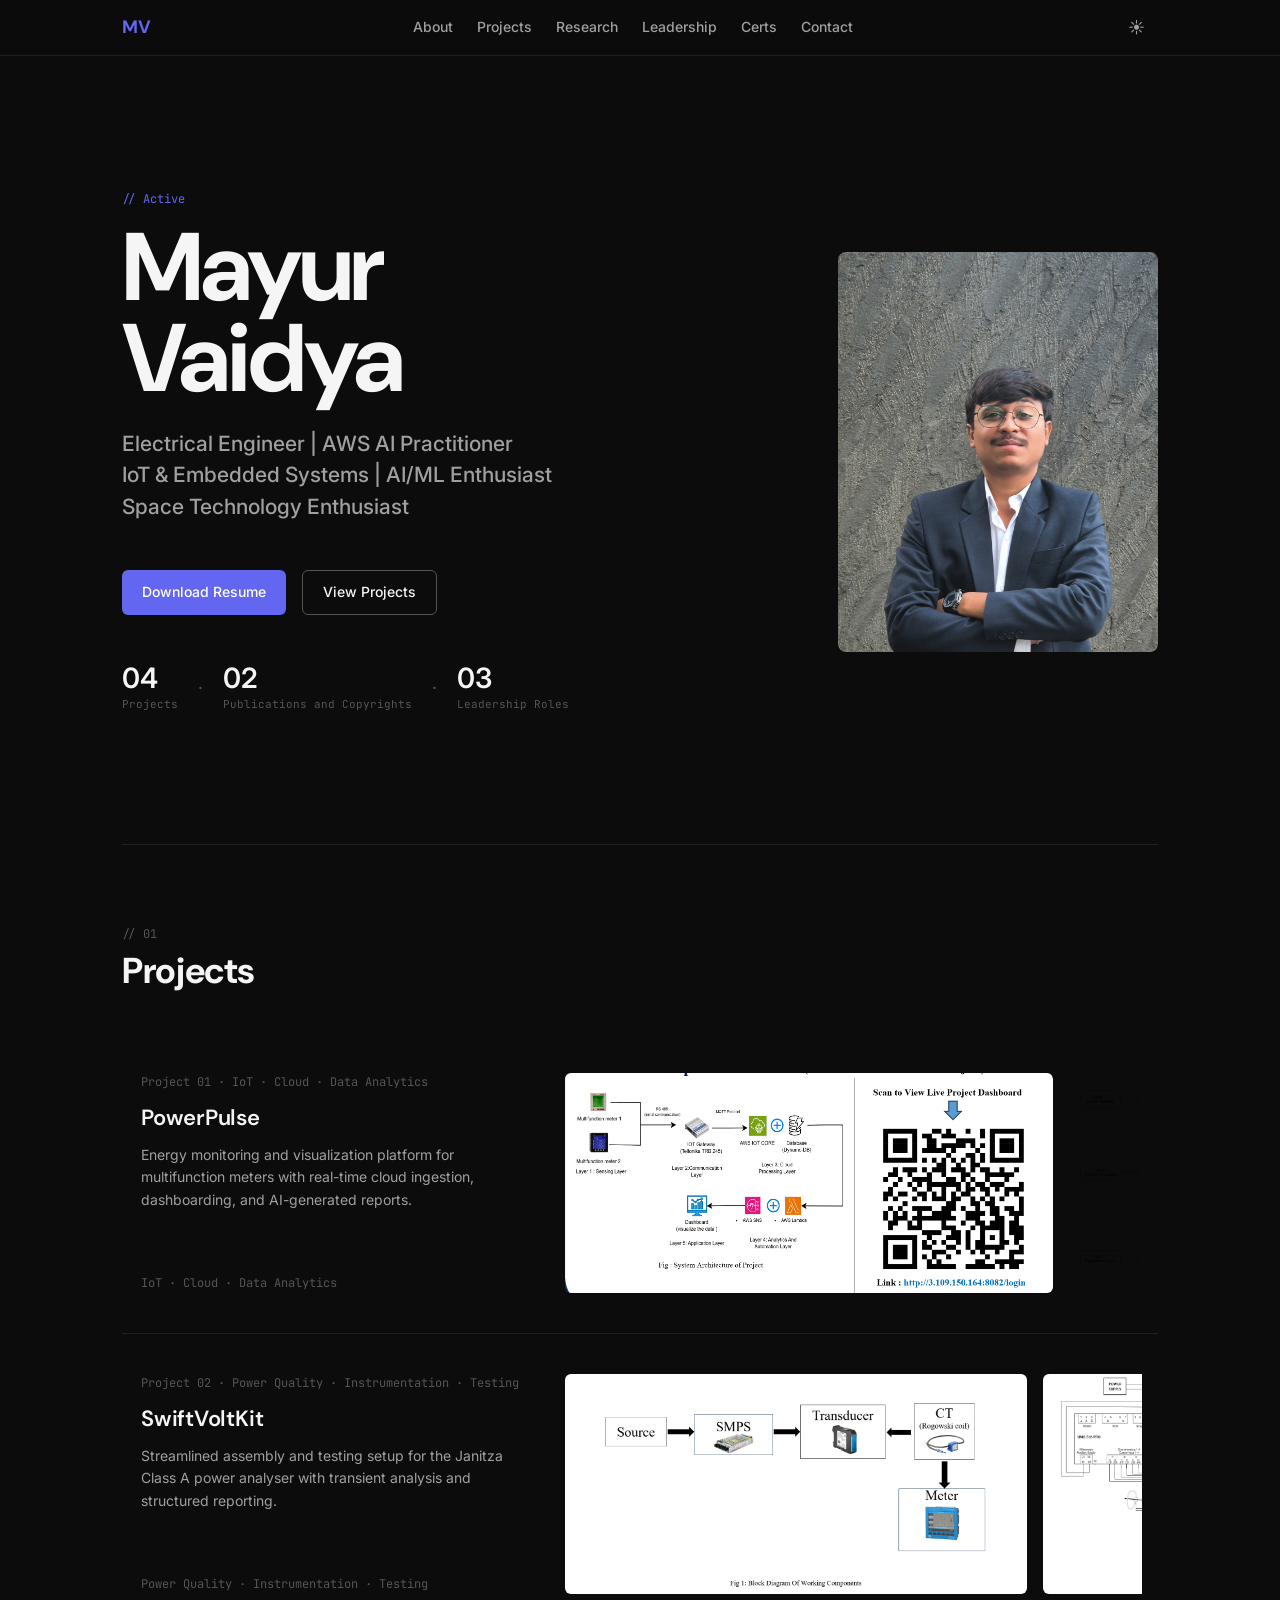
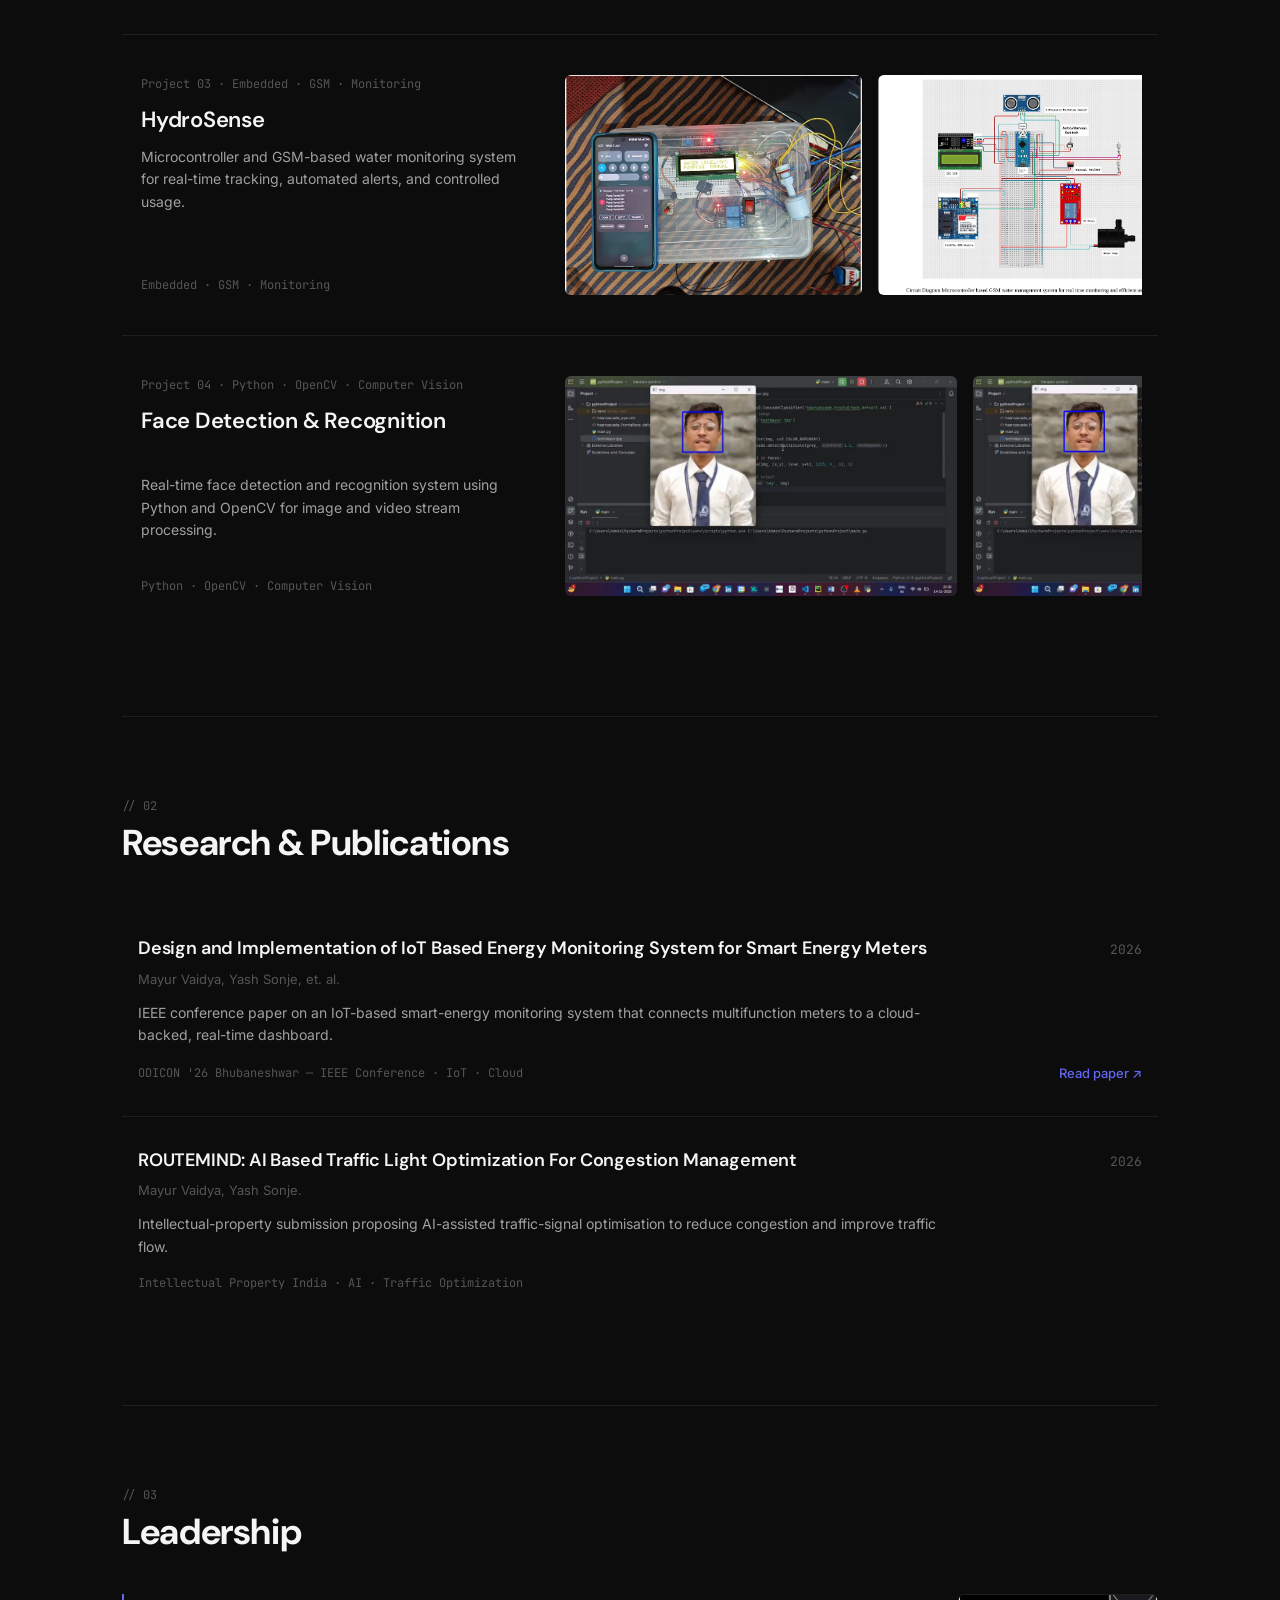
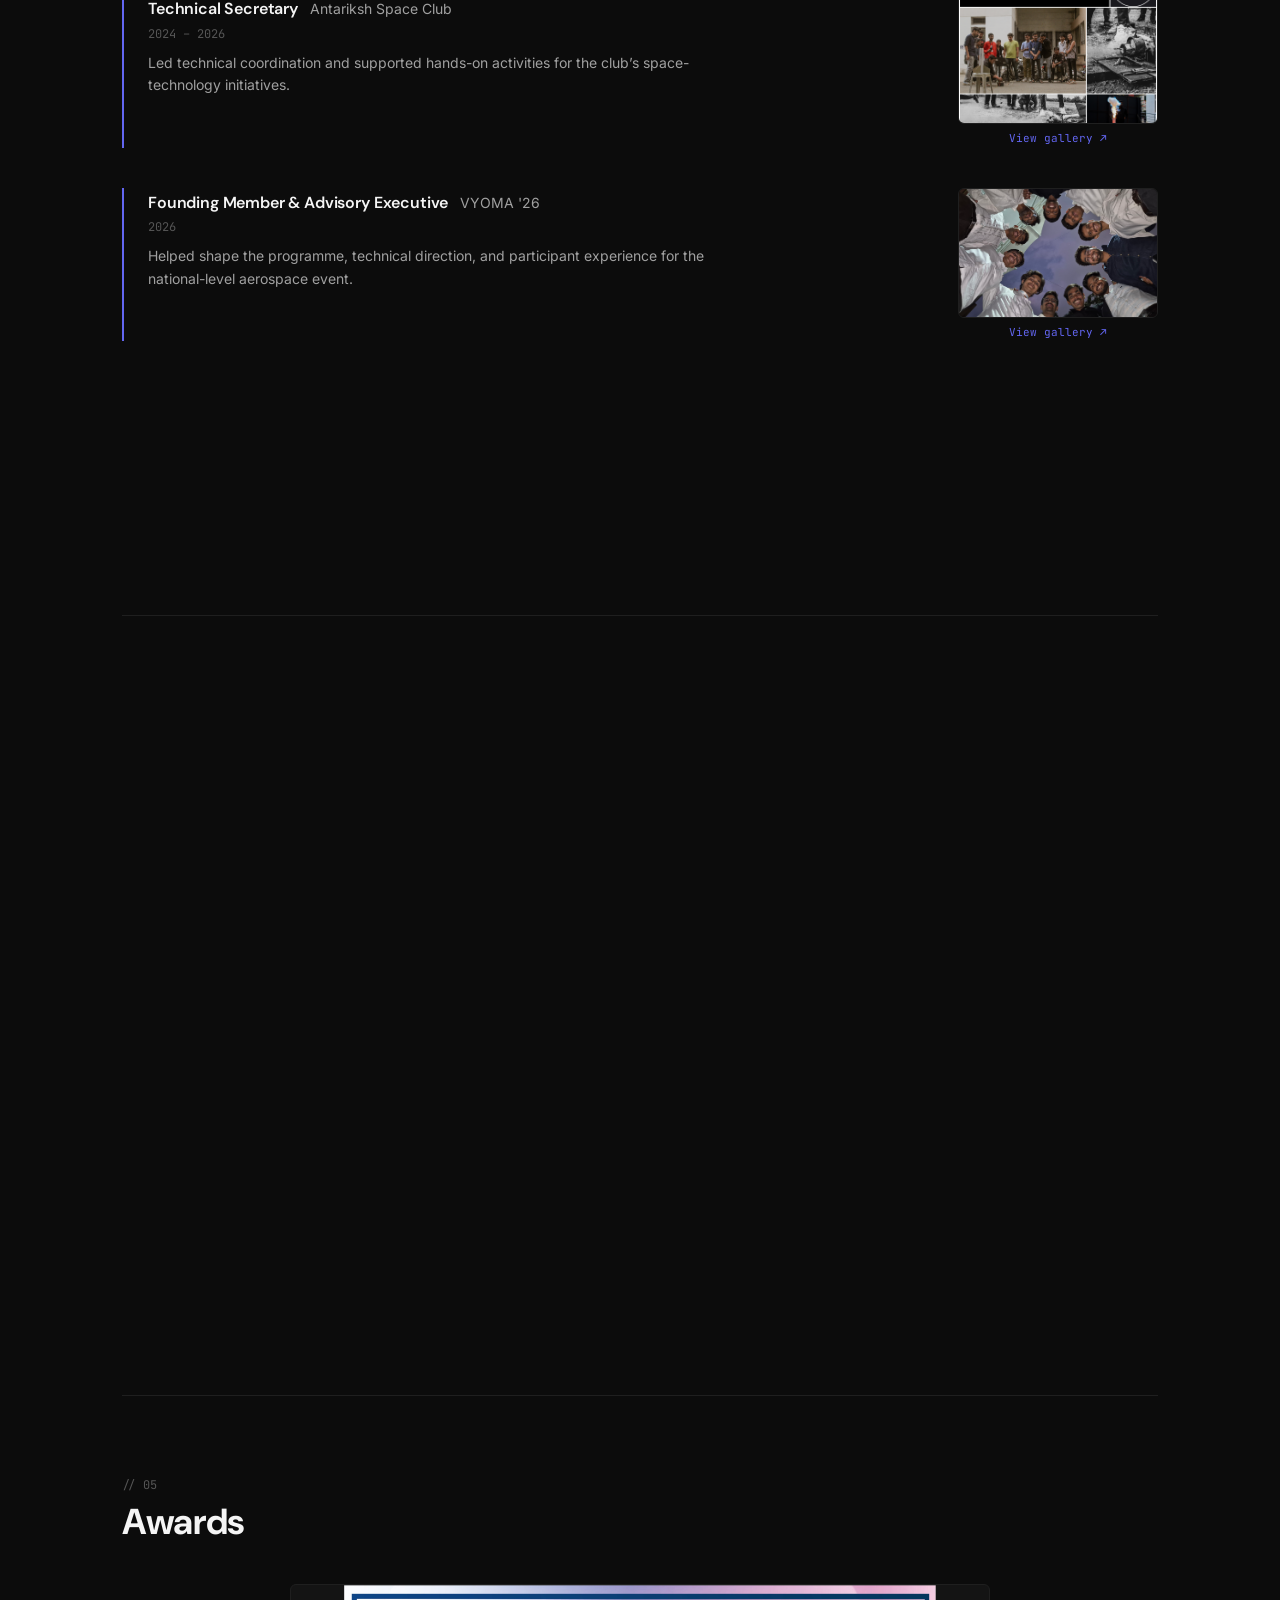
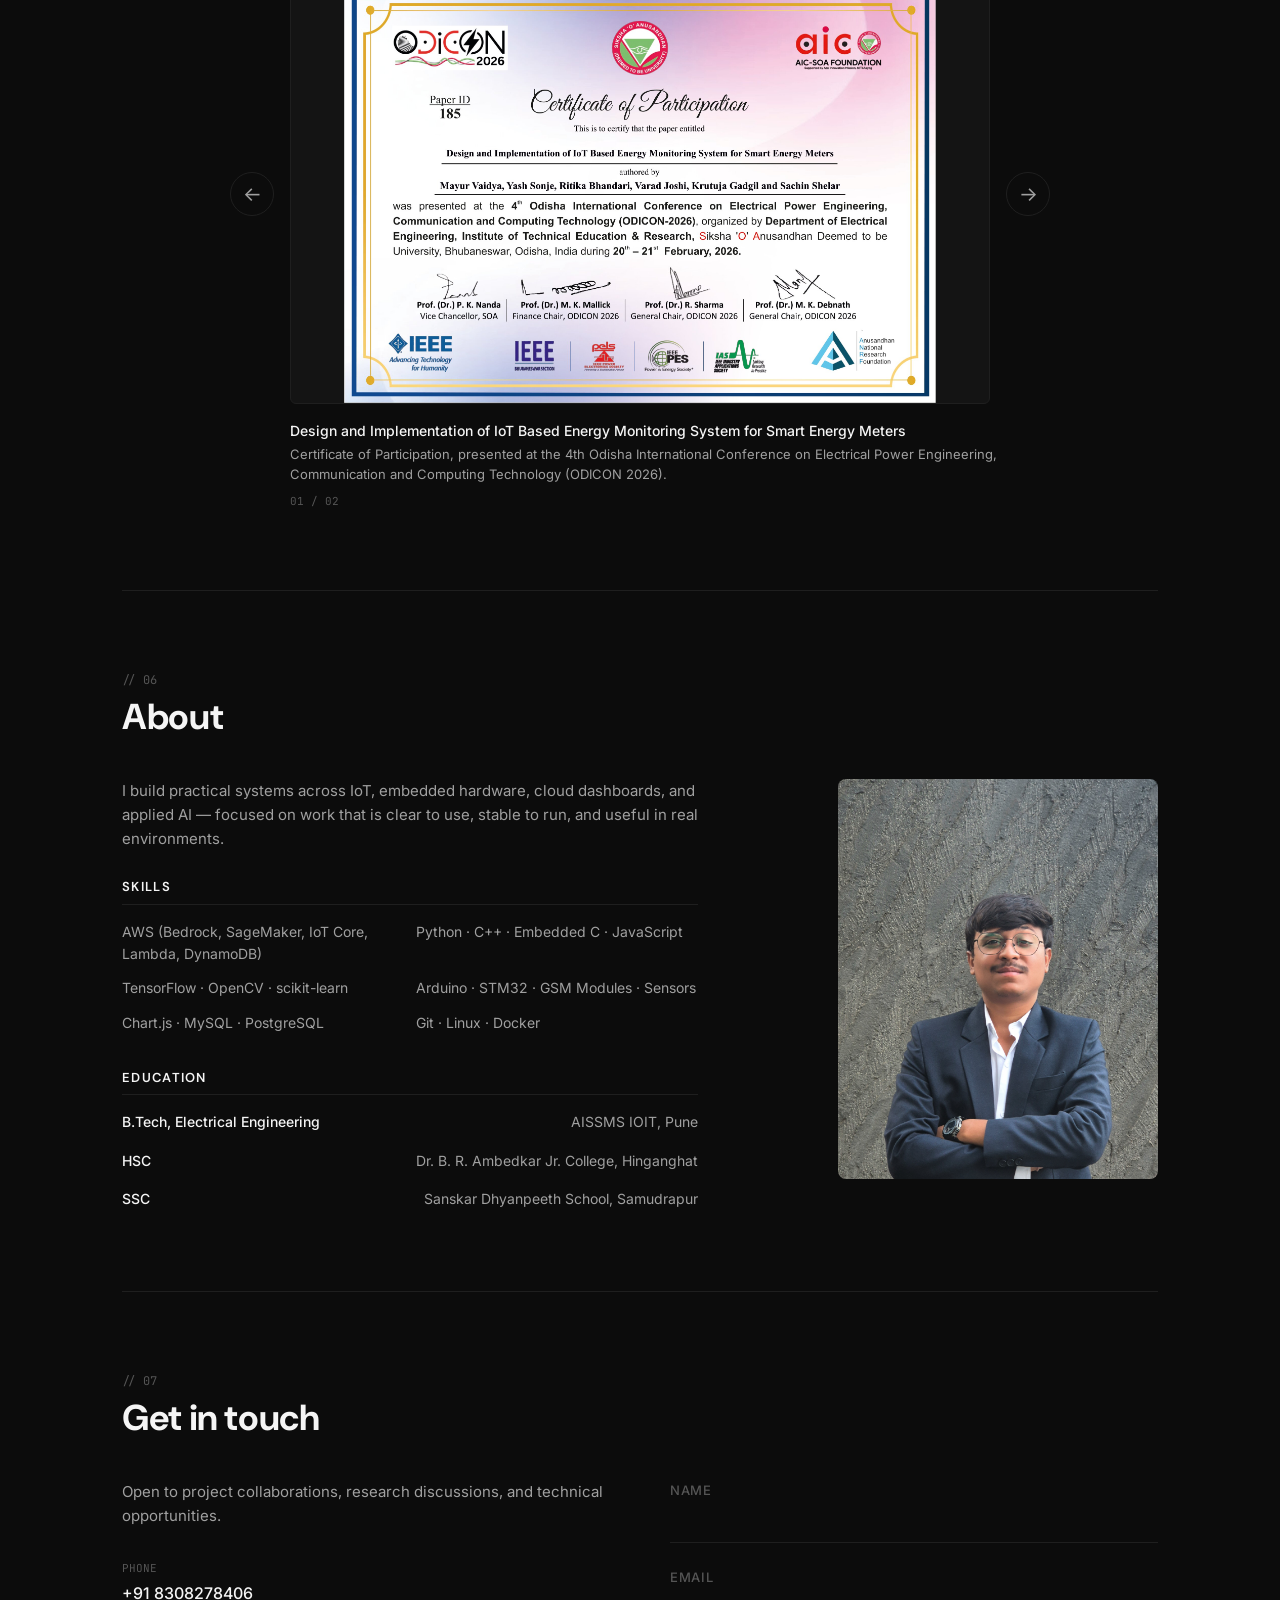
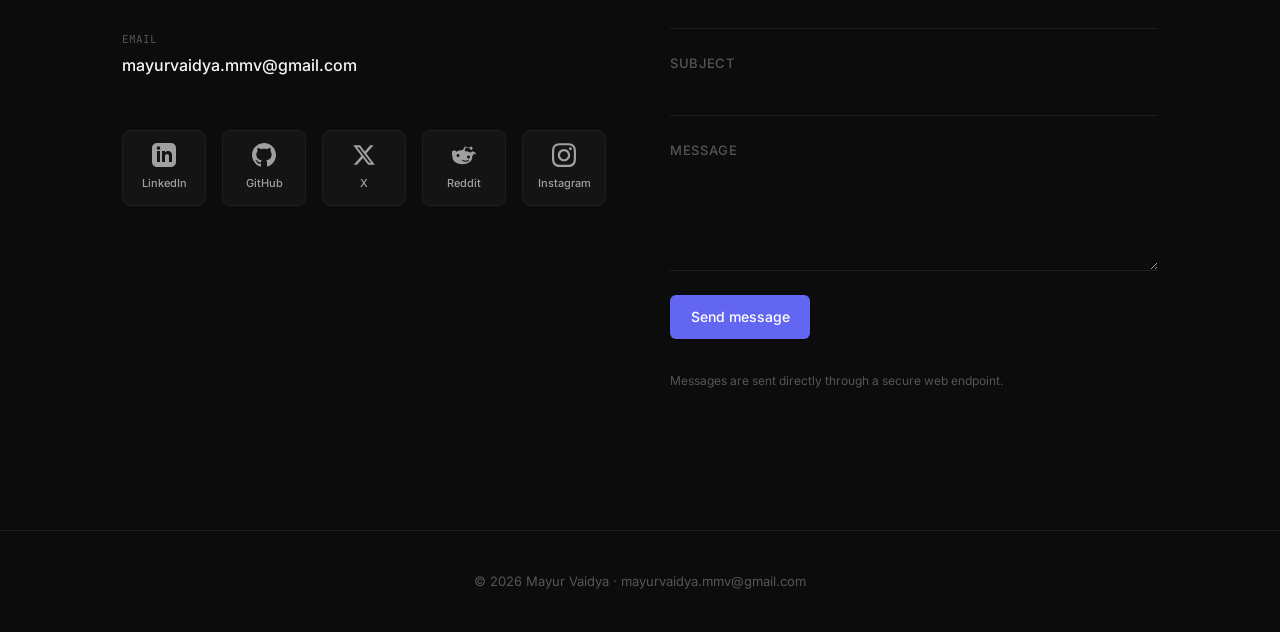
==== index.html @ 5c7244d9 "Updated sections -Hero, certifications, About, Get in touch" ====
<!DOCTYPE html>
<html lang="en">
<head>
  <meta charset="UTF-8">
  <meta name="viewport" content="width=device-width, initial-scale=1.0">
  <title>Mayur Vaidya — Portfolio</title>
  <meta name="description" content="Personal portfolio of Mayur Vaidya — Graduate Electrical Engineer, AWS AI Practitioner, IoT & Embedded Systems developer.">

  <!-- Font Imports -->
  <link rel="preconnect" href="https://fonts.googleapis.com">
  <link rel="preconnect" href="https://fonts.gstatic.com" crossorigin>
  <link href="https://fonts.googleapis.com/css2?family=Inter:wght@400;500;600;700&family=JetBrains+Mono:wght@400&family=DM+Sans:wght@600;700&display=swap" rel="stylesheet">

  <link rel="stylesheet" href="styles.css">
  <link rel="icon" href="data:image/svg+xml,<svg xmlns='http://www.w3.org/2000/svg' viewBox='0 0 100 100'><text y='.9em' font-size='90'>◆</text></svg>">
</head>
<body>

  <!-- ========== NAVIGATION ========== -->
  <nav class="nav" id="nav">
    <div class="nav-inner">
      <a href="#hero" class="nav-logo">MV</a>
      <div class="nav-links" id="navLinks">
        <a href="#about">About</a>
        <a href="#projects">Projects</a>
        <a href="#research">Research</a>
        <a href="#leadership">Leadership</a>
        <a href="#certifications">Certs</a>
        <a href="#contact">Contact</a>
      </div>
      <button class="theme-toggle" id="themeToggle" aria-label="Toggle theme" type="button">☀</button>
      <button class="nav-toggle" id="navToggle" aria-label="Toggle menu" type="button">
        <span></span>
        <span></span>
        <span></span>
      </button>
    </div>
  </nav>

  <!-- ========== MOBILE NAV OVERLAY ========== -->
  <div class="nav-overlay" id="navOverlay">
    <div class="overlay-links">
      <a href="#about">About</a>
      <a href="#projects">Projects</a>
      <a href="#research">Research</a>
      <a href="#leadership">Leadership</a>
      <a href="#certifications">Certs</a>
      <a href="#contact">Contact</a>
    </div>
  </div>

  <main class="main-content">

    <!-- ========== HERO SECTION ========== -->
    <section class="hero reveal" id="hero">
      <div class="hero-left">
        <div class="status-line">// Active</div>
        <h1 class="hero-name">Mayur<br>Vaidya</h1>
        <div class="hero-descriptor">Electrical Engineer  |  AWS AI Practitioner   <br> IoT & Embedded Systems  |  AI/ML Enthusiast   <br> Space Technology Enthusiast</div>
        <p class="hero-tagline"></p>
        <div class="hero-buttons">
          <a href="assets/resume.pdf" class="btn btn-primary" download>Download Resume</a>
          <a href="#projects" class="btn btn-ghost">View Projects</a>
        </div>
        <div class="hero-stats">
          <div class="stat-item">
            <span class="stat-num">04</span>
            <span class="stat-label">Projects</span>
          </div>
          <span class="stat-dot">·</span>
          <div class="stat-item">
            <span class="stat-num">02</span>
            <span class="stat-label">Publications and Copyrights</span>
          </div>
          <span class="stat-dot">·</span>
          <div class="stat-item">
            <span class="stat-num">03</span>
            <span class="stat-label">Leadership Roles</span>
          </div>
        </div>
      </div>
      <div class="hero-right">
        <img class="hero-photo" src="assets/profile.jpg" alt="Mayur Vaidya">
      </div>
    </section>

    <hr class="section-divider">

    <!-- ========== PROJECTS SECTION ========== -->
    <section class="section" id="projects">
      <div class="reveal">
        <div class="section-num">// 01</div>
        <h2 class="section-title">Projects</h2>
      </div>

      <div class="projects-list">
        <!-- Project 1 -->
        <article class="project-row reveal">
          <div class="project-row-left">
            <div class="project-meta-label">Project 01  ·  IoT · Cloud · Data Analytics</div>
            <h3 class="project-name">
              <a href="project-detail.html?project=powerpulse" target="_blank" rel="noopener" class="project-title-link">PowerPulse <span class="abstract-link">Open abstract ↗</span></a>
            </h3>
            <p class="project-desc">Energy monitoring and visualization platform for multifunction meters with real-time cloud ingestion, dashboarding, and AI-generated reports.</p>
            <div class="project-tags">IoT · Cloud · Data Analytics</div>
          </div>
          <div class="project-row-right">
            <div class="project-image-strip">
              <img class="lightbox-trigger" src="Projects/PowerPulse_DESIGN_AND_DEVELOPMENT_OF_ENERGY_MONITORING_AND_VISUALIZATION_PLATFORM_FOR_MULTIFUNCTION_METERS/sys architecture.png" alt="PowerPulse system architecture" tabindex="0" role="button">
              <img class="lightbox-trigger" src="Projects/PowerPulse_DESIGN_AND_DEVELOPMENT_OF_ENERGY_MONITORING_AND_VISUALIZATION_PLATFORM_FOR_MULTIFUNCTION_METERS/Cloud Architecture.png" alt="PowerPulse cloud architecture" tabindex="0" role="button">
              <img class="lightbox-trigger" src="Projects/PowerPulse_DESIGN_AND_DEVELOPMENT_OF_ENERGY_MONITORING_AND_VISUALIZATION_PLATFORM_FOR_MULTIFUNCTION_METERS/1_AI Summary 2026-05-07 173355.png" alt="PowerPulse AI summary" tabindex="0" role="button">
              <img class="lightbox-trigger" src="Projects/PowerPulse_DESIGN_AND_DEVELOPMENT_OF_ENERGY_MONITORING_AND_VISUALIZATION_PLATFORM_FOR_MULTIFUNCTION_METERS/generated report_1_ 2026-05-06 155954.png" alt="PowerPulse generated report preview" tabindex="0" role="button">
            </div>
          </div>
        </article>

        <hr class="project-divider">

        <!-- Project 2 -->
        <article class="project-row reveal">
          <div class="project-row-left">
            <div class="project-meta-label">Project 02  ·  Power Quality · Instrumentation · Testing</div>
            <h3 class="project-name">
              <a href="project-detail.html?project=swiftvoltkit" target="_blank" rel="noopener" class="project-title-link">SwiftVoltKit <span class="abstract-link">Open abstract ↗</span></a>
            </h3>
            <p class="project-desc">Streamlined assembly and testing setup for the Janitza Class A power analyser with transient analysis and structured reporting.</p>
            <div class="project-tags">Power Quality · Instrumentation · Testing</div>
          </div>
          <div class="project-row-right">
            <div class="project-image-strip">
              <img class="lightbox-trigger" src="Projects/Project_SwiftVoltKit_Streamlined_Assembly_and_Testing_of_Janitza_Class_A_Analyser/Block Diagram SwiftVoltKit.png" alt="SwiftVoltKit block diagram" tabindex="0" role="button">
              <img class="lightbox-trigger" src="Projects/Project_SwiftVoltKit_Streamlined_Assembly_and_Testing_of_Janitza_Class_A_Analyser/Screenshot 2026-07-17 185354.png" alt="SwiftVoltKit system screen" tabindex="0" role="button">
            </div>
          </div>
        </article>

        <hr class="project-divider">

        <!-- Project 3 -->
        <article class="project-row reveal">
          <div class="project-row-left">
            <div class="project-meta-label">Project 03  ·  Embedded · GSM · Monitoring</div>
            <h3 class="project-name">
              <a href="project-detail.html?project=hydrosense" target="_blank" rel="noopener" class="project-title-link">HydroSense <span class="abstract-link">Open abstract ↗</span></a>
            </h3>
            <p class="project-desc">Microcontroller and GSM-based water monitoring system for real-time tracking, automated alerts, and controlled usage.</p>
            <div class="project-tags">Embedded · GSM · Monitoring</div>
          </div>
          <div class="project-row-right">
            <div class="project-image-strip">
              <img class="lightbox-trigger" src="Projects/HYDROSENSE_Microcontroller_based_GSM_water_management _system_for_real_time_monitoring_and_efficient_usage_control/Screenshot 2026-07-17 185547.png" alt="HydroSense monitoring view" tabindex="0" role="button">
              <img class="lightbox-trigger" src="Projects/HYDROSENSE_Microcontroller_based_GSM_water_management _system_for_real_time_monitoring_and_efficient_usage_control/Screenshot 2026-07-17 185621.png" alt="HydroSense system view" tabindex="0" role="button">
            </div>
          </div>
        </article>

        <hr class="project-divider">

        <!-- Project 4 -->
        <article class="project-row reveal">
          <div class="project-row-left">
            <div class="project-meta-label">Project 04  ·  Python · OpenCV · Computer Vision</div>
            <h3 class="project-name">
              <a href="project-detail.html?project=face-recognition" target="_blank" rel="noopener" class="project-title-link">Face Detection &amp; Recognition <span class="abstract-link">Open abstract ↗</span></a>
            </h3>
            <p class="project-desc">Real-time face detection and recognition system using Python and OpenCV for image and video stream processing.</p>
            <div class="project-tags">Python · OpenCV · Computer Vision</div>
          </div>
          <div class="project-row-right">
            <div class="project-image-strip">
              <img class="lightbox-trigger" src="Projects/Computer Vision-Based Face Detection and Recognition System/Screenshot (102).png" alt="Face detection view" tabindex="0" role="button">
              <img class="lightbox-trigger" src="Projects/Computer Vision-Based Face Detection and Recognition System/Screenshot (103).png" alt="OpenCV processing view" tabindex="0" role="button">
              <img class="lightbox-trigger" src="Projects/Computer Vision-Based Face Detection and Recognition System/Screenshot (105).png" alt="Face recognition view" tabindex="0" role="button">
              <img class="lightbox-trigger" src="Projects/Computer Vision-Based Face Detection and Recognition System/Screenshot (106).png" alt="Face tracking view" tabindex="0" role="button">
            </div>
          </div>
        </article>
      </div>
    </section>

    <hr class="section-divider">

    <!-- ========== RESEARCH SECTION ========== -->
    <section class="section" id="research">
      <div class="reveal">
        <div class="section-num">// 02</div>
        <h2 class="section-title">Research & Publications</h2>
      </div>

      <div class="publications-list">
        <!-- Pub 1 -->
        <article class="pub-row reveal">
          <div class="pub-header">
            <h3 class="pub-title">Design and Implementation of IoT Based Energy Monitoring System for Smart Energy Meters</h3>
            <span class="pub-year">2026</span>
          </div>
          <div class="pub-authors">Mayur Vaidya, Yash Sonje, et. al.</div>
          <p class="pub-desc">IEEE conference paper on an IoT-based smart-energy monitoring system that connects multifunction meters to a cloud-backed, real-time dashboard.</p>
          <div class="pub-footer">
            <div class="pub-tags">ODICON '26 Bhubaneshwar — IEEE Conference · IoT · Cloud</div>
            <a class="pub-link" href="https://ieeexplore.ieee.org/document/11470902" target="_blank" rel="noopener">Read paper ↗</a>
          </div>
        </article>

        <hr class="project-divider">

        <!-- Pub 2 -->
        <article class="pub-row reveal">
          <div class="pub-header">
            <h3 class="pub-title">ROUTEMIND: AI Based Traffic Light Optimization For Congestion Management</h3>
            <span class="pub-year">2026</span>
          </div>
          <div class="pub-authors">Mayur Vaidya, Yash Sonje.</div>
          <p class="pub-desc">Intellectual-property submission proposing AI-assisted traffic-signal optimisation to reduce congestion and improve traffic flow.</p>
          <div class="pub-footer">
            <div class="pub-tags">Intellectual Property India · AI · Traffic Optimization</div>
          </div>
        </article>
      </div>
    </section>

    <hr class="section-divider">

    <!-- ========== LEADERSHIP SECTION ========== -->
    <section class="section" id="leadership">
      <div class="reveal">
        <div class="section-num">// 03</div>
        <h2 class="section-title">Leadership</h2>
      </div>


      <div class="leadership-list">
        <!-- Role 1 -->
        <div class="leadership-timeline-item reveal">
          <div class="leadership-border"></div>
          <div class="leadership-info">
            <div class="leadership-header">
              <h3 class="leadership-role">Technical Secretary</h3>
              <span class="leadership-org">Antariksh Space Club</span>
            </div>
            <span class="leadership-duration">2024 – 2026</span>
            <p class="leadership-desc">Led technical coordination and supported hands-on activities for the club’s space-technology initiatives.</p>
          </div>
          <a class="leadership-preview-card" href="leadership-gallery.html?role=antariksh" target="_blank" rel="noopener">
            <img src="Antariksh Space Club/antariksh-1.jpeg" alt="Antariksh Space Club preview" loading="lazy">
            <span class="preview-label">View gallery ↗</span>
          </a>
        </div>

        <!-- Role 2 -->
        <div class="leadership-timeline-item reveal">
          <div class="leadership-border"></div>
          <div class="leadership-info">
            <div class="leadership-header">
              <h3 class="leadership-role">Founding Member &amp; Advisory Executive</h3>
              <span class="leadership-org">VYOMA '26</span>
            </div>
            <span class="leadership-duration">2026</span>
            <p class="leadership-desc">Helped shape the programme, technical direction, and participant experience for the national-level aerospace event.</p>
          </div>
          <a class="leadership-preview-card" href="leadership-gallery.html?role=vyoma26" target="_blank" rel="noopener">
            <img src="VYOMA 2026/1000353019.jpg.jpeg" alt="VYOMA 2026 preview" loading="lazy">
            <span class="preview-label">View gallery ↗</span>
          </a>
        </div>

        <!-- Role 3 -->
        <div class="leadership-timeline-item reveal">
          <div class="leadership-border"></div>
          <div class="leadership-info">
            <div class="leadership-header">
              <h3 class="leadership-role">Founding Member &amp; Strategic Head</h3>
              <span class="leadership-org">VYOMA '25</span>
            </div>
            <span class="leadership-duration">2025</span>
            <p class="leadership-desc">Contributed to planning, team coordination, and prototype presentation for the competition cycle.</p>
          </div>
          <a class="leadership-preview-card" href="leadership-gallery.html?role=vyoma25" target="_blank" rel="noopener">
            <img src="VYOMA 2025/WhatsApp Image 2026-06-17 at 2.13.36 AM.jpeg" alt="VYOMA 2025 preview" loading="lazy">
            <span class="preview-label">View gallery ↗</span>
          </a>
        </div>
      </div>

    </section>

    <hr class="section-divider">

    <!-- ========== CERTIFICATIONS SECTION ========== -->
    <section class="section" id="certifications">
      <div class="reveal">
        <div class="section-num">// 04</div>
        <h2 class="section-title">Certifications</h2>
      </div>

      <div class="certs-viewer reveal" id="certsViewer" aria-label="Certifications gallery">
        <div class="certs-viewer-media">
          <button class="cert-viewer-control" id="certPrev" type="button" aria-label="Show previous certification">←</button>
          <img class="cert-viewer-image lightbox-trigger" id="certViewerImage" src="Certifications/AWS AI Practitioner Certificate.png" alt="AWS Certified AI Practitioner" tabindex="0" role="button">
          <button class="cert-viewer-control" id="certNext" type="button" aria-label="Show next certification">→</button>
        </div>
        <div class="cert-viewer-caption" aria-live="polite">
          <p class="cert-viewer-name" id="certViewerTitle">AWS Certified AI Practitioner</p>
          <p class="cert-viewer-issuer" id="certViewerIssuer">AWS · 2026</p>
          <p class="cert-viewer-count" id="certViewerCount">01 / 06</p>
        </div>
      </div>
    </section>

    <hr class="section-divider">

    <!-- ========== AWARDS SECTION ========== -->
    <section class="section" id="awards">
      <div class="reveal">
        <div class="section-num">// 05</div>
        <h2 class="section-title">Awards</h2>
      </div>

      <div class="awards-viewer reveal" id="awardsViewer" aria-label="Awards and achievements gallery">
        <div class="awards-viewer-media">
          <button class="award-viewer-control" id="awardPrev" type="button" aria-label="Show previous award">←</button>
          <img class="award-viewer-image lightbox-trigger" id="awardViewerImage" src="Awards and Achievements/PID185-1.jpg" alt="Certificate of Participation for Design and Implementation of IoT Based Energy Monitoring System for Smart Energy Meters" tabindex="0" role="button">
          <button class="award-viewer-control" id="awardNext" type="button" aria-label="Show next award">→</button>
        </div>
        <div class="award-viewer-caption" aria-live="polite">
          <p class="award-name" id="awardViewerTitle">Design and Implementation of IoT Based Energy Monitoring System for Smart Energy Meters</p>
          <p class="award-description" id="awardViewerDescription">Certificate of Participation, presented at the 4th Odisha International Conference on Electrical Power Engineering, Communication and Computing Technology (ODICON 2026).</p>
          <p class="award-viewer-count" id="awardViewerCount">01 / 02</p>
        </div>
      </div>
    </section>

    <hr class="section-divider">

    <!-- ========== ABOUT SECTION ========== -->
    <section class="section" id="about">
      <div class="reveal">
        <div class="section-num">// 06</div>
        <h2 class="section-title">About</h2>
      </div>

      <div class="about-grid reveal">
        <div class="about-left">
          <p class="about-bio">I build practical systems across IoT, embedded hardware, cloud dashboards, and applied AI — focused on work that is clear to use, stable to run, and useful in real environments.</p>

          <h3 class="about-subheading">Skills</h3>
          <ul class="about-skills-list">
            <li>AWS (Bedrock, SageMaker, IoT Core, Lambda, DynamoDB)</li>
            <li>Python  ·  C++  ·  Embedded C  ·  JavaScript</li>
            <li>TensorFlow  ·  OpenCV  ·  scikit-learn</li>
            <li>Arduino  ·  STM32  ·  GSM Modules  ·  Sensors</li>
            <li>Chart.js  ·  MySQL  ·  PostgreSQL</li>
            <li>Git  ·  Linux  ·  Docker</li>
          </ul>

          <h3 class="about-subheading">Education</h3>
          <div class="education-timeline">
            <div class="edu-row">
              <span class="edu-degree">B.Tech, Electrical Engineering</span>
              <span class="edu-details">AISSMS IOIT, Pune</span>
            </div>
            <div class="edu-row">
              <span class="edu-degree">HSC</span>
              <span class="edu-details">Dr. B. R. Ambedkar Jr. College, Hinganghat</span>
            </div>
            <div class="edu-row">
              <span class="edu-degree">SSC</span>
              <span class="edu-details">Sanskar Dhyanpeeth School, Samudrapur</span>
            </div>
          </div>
        </div>

        <div class="about-right">
          <img class="about-photo" src="assets/profile.jpg" alt="Mayur Vaidya">
        </div>
      </div>
    </section>

    <hr class="section-divider">

    <!-- ========== CONTACT SECTION ========== -->
    <section class="section" id="contact">
      <div class="reveal">
        <div class="section-num">// 07</div>
        <h2 class="section-title">Get in touch</h2>
      </div>

      <div class="contact-grid reveal">
        <div class="contact-left">
          <p class="contact-subtitle">Open to project collaborations, research discussions, and technical opportunities.</p>

          <div class="contact-direct">
            <div class="contact-method">
              <span class="contact-label">Phone</span>
              <a href="tel:+918308278406" class="contact-value">+91 8308278406</a>
            </div>
            <div class="contact-method">
              <span class="contact-label">Email</span>
              <a href="mailto:mayurvaidya.mmv@gmail.com" class="contact-value">mayurvaidya.mmv@gmail.com</a>
            </div>
          </div>

          <div class="social-links-minimal">
            <a href="https://www.linkedin.com/in/mayur-vaidya-a27356224" target="_blank" rel="noopener" class="social-item">
              <svg xmlns="http://www.w3.org/2000/svg" viewBox="0 0 24 24" fill="currentColor">
                <path d="M19 0h-14c-2.761 0-5 2.239-5 5v14c0 2.761 2.239 5 5 5h14c2.762 0 5-2.239 5-5v-14c0-2.761-2.238-5-5-5zm-11 19h-3v-11h3v11zm-1.5-12.268c-.966 0-1.75-.79-1.75-1.764s.784-1.764 1.75-1.764 1.75.79 1.75 1.764-.783 1.764-1.75 1.764zm13.5 12.268h-3v-5.604c0-3.368-4-3.113-4 0v5.604h-3v-11h3v1.765c1.396-2.586 7-2.777 7 2.476v6.759z"/>
              </svg>
              <span class="social-name">LinkedIn</span>
            </a>
            <a href="https://github.com/mayurvaidya-mmv" target="_blank" rel="noopener" class="social-item">
              <svg xmlns="http://www.w3.org/2000/svg" viewBox="0 0 24 24" fill="currentColor">
                <path d="M12 0c-6.626 0-12 5.373-12 12 0 5.302 3.438 9.8 8.207 11.387.599.111.793-.261.793-.577v-2.234c-3.338.726-4.033-1.416-4.033-1.416-.546-1.387-1.333-1.756-1.333-1.756-1.089-.745.083-.729.083-.729 1.205.084 1.839 1.237 1.839 1.237 1.07 1.834 2.807 1.304 3.492.997.107-.775.418-1.305.762-1.604-2.665-.305-5.467-1.334-5.467-5.931 0-1.311.469-2.381 1.236-3.221-.124-.303-.535-1.524.117-3.176 0 0 1.008-.322 3.301 1.23.957-.266 1.983-.399 3.003-.404 1.02.005 2.047.138 3.006.404 2.291-1.552 3.297-1.23 3.297-1.23.653 1.653.242 2.874.118 3.176.77.84 1.235 1.911 1.235 3.221 0 4.609-2.807 5.624-5.479 5.921.43.372.823 1.102.823 2.222v3.293c0 .319.192.694.801.576 4.765-1.589 8.199-6.086 8.199-11.386 0-6.627-5.373-12-12-12z"/>
              </svg>
              <span class="social-name">GitHub</span>
            </a>
            <a href="https://x.com/MayurVa41664467" target="_blank" rel="noopener" class="social-item">
              <svg xmlns="http://www.w3.org/2000/svg" viewBox="0 0 24 24" fill="currentColor">
                <path d="M18.244 2.25h3.308l-7.227 8.26 8.502 11.24H16.17l-5.214-6.817L4.99 21.75H1.68l7.73-8.835L1.254 2.25H8.08l4.713 6.231zm-1.161 17.52h1.833L7.084 4.126H5.117z"/>
              </svg>
              <span class="social-name">X</span>
            </a>
            <a href="https://www.reddit.com/user/WindowOpposite8745/?utm_source=share&utm_medium=web3x&utm_name=web3xcss&utm_term=1&utm_content=share_button" target="_blank" rel="noopener" class="social-item">
              <svg xmlns="http://www.w3.org/2000/svg" viewBox="0 0 24 24" fill="currentColor">
                <path d="M24 11.5c0-1.65-1.35-3-3-3-.96 0-1.86.48-2.42 1.24-1.64-1-3.75-1.64-5.99-1.72l1.2-3.79 3.9 1.1c-.02.26.04.54.22.76.28.36.72.56 1.18.56.83 0 1.5-.67 1.5-1.5s-.67-1.5-1.5-1.5c-.7 0-1.29.48-1.44 1.13l-4.38-1.24c-.2-.06-.41.04-.48.24L10.7 7.02c-2.3.06-4.48.71-6.15 1.72-.56-.76-1.47-1.24-2.43-1.24-1.65 0-3 1.35-3 3 0 1.11.61 2.08 1.5 2.6-.08.38-.12.78-.12 1.18 0 3.86 4.43 7 9.88 7 5.45 0 9.88-3.14 9.88-7 0-.4-.04-.8-.12-1.18.89-.52 1.5-1.49 1.5-2.6zm-18 2.5c-.83 0-1.5-.67-1.5-1.5s.67-1.5 1.5-1.5 1.5.67 1.5 1.5-.67 1.5-1.5 1.5zm11 3.5c-1.8 1.8-5.2 1.8-7 0-.2-.2-.2-.5 0-.7.2-.2.5-.2.7 0 1.2 1.2 4.4 1.2 5.6 0 .2-.2.5-.2.7 0 .2.2.2.5 0 .7zm-.5-2c-.83 0-1.5-.67-1.5-1.5s.67-1.5 1.5-1.5 1.5.67 1.5 1.5-.67 1.5-1.5 1.5z"/>
              </svg>
              <span class="social-name">Reddit</span>
            </a>
            <a href="https://www.instagram.com/mayur_mmv/" target="_blank" rel="noopener" class="social-item">
              <svg xmlns="http://www.w3.org/2000/svg" viewBox="0 0 24 24" fill="currentColor">
                <path d="M12 2.163c3.204 0 3.584.012 4.85.07 3.252.148 4.771 1.691 4.919 4.919.058 1.265.069 1.645.069 4.849 0 3.205-.012 3.584-.069 4.849-.149 3.225-1.664 4.771-4.919 4.919-1.266.058-1.644.07-4.85.07-3.204 0-3.584-.012-4.849-.07-3.26-.149-4.771-1.699-4.919-4.92-.058-1.265-.07-1.644-.07-4.849 0-3.204.013-3.583.07-4.849.149-3.227 1.664-4.771 4.919-4.919 1.266-.057 1.645-.069 4.849-.069zm0-2c-3.259 0-3.667.014-4.947.072-4.358.2-6.78 2.618-6.98 6.98-.059 1.281-.073 1.689-.073 4.948 0 3.259.014 3.668.072 4.948.2 4.358 2.618 6.78 6.98 6.98 1.281.058 1.689.072 4.948.072 3.259 0 3.668-.014 4.948-.072 4.354-.2 6.782-2.618 6.979-6.98.059-1.28.073-1.689.073-4.948 0-3.259-.014-3.667-.072-4.947-.196-4.354-2.617-6.78-6.979-6.98-1.281-.059-1.69-.073-4.949-.073zm0 5.838c-3.403 0-6.162 2.759-6.162 6.162s2.759 6.163 6.162 6.163 6.162-2.759 6.162-6.163c0-3.403-2.759-6.162-6.162-6.162zm0 10.162c-2.209 0-4-1.79-4-4 0-2.209 1.791-4 4-4s4 1.791 4 4c0 2.21-1.791 4-4 4zm6.406-11.845c-.796 0-1.441.645-1.441 1.44s.645 1.44 1.441 1.44c.795 0 1.439-.645 1.439-1.44s-.644-1.44-1.439-1.44z"/>
              </svg>
              <span class="social-name">Instagram</span>
            </a>
          </div>
        </div>

        <div class="contact-right">
          <form
            class="contact-form"
            id="contactForm"
            action="https://xtc4x33blc.execute-api.ap-south-1.amazonaws.com/contact"
            method="POST">
            <div class="form-group">
              <label for="name">Name</label>
              <input type="text" id="name" name="name" required>
            </div>
            <div class="form-group">
              <label for="email">Email</label>
              <input type="email" id="email" name="email" required>
            </div>
            <div class="form-group">
              <label for="subject">Subject</label>
              <input type="text" id="subject" name="subject" required>
            </div>
            <div class="form-group">
              <label for="message">Message</label>
              <textarea id="message" name="message" rows="5" required></textarea>
            </div>
            <button type="submit" class="btn btn-primary form-submit">Send message</button>
            <p class="form-note">Messages are sent directly through a secure web endpoint.</p>
          </form>
        </div>
      </div>
    </section>

  </main>

  <!-- ========== FOOTER ========== -->
  <footer class="footer">
    © 2026 Mayur Vaidya · mayurvaidya.mmv@gmail.com
  </footer>

  <!-- ========== FULLSCREEN LIGHTBOX VIEWER ========== -->
  <div class="lightbox" id="mediaLightbox" role="dialog" aria-modal="true" aria-label="Media viewer">
    <button class="lightbox-close" id="lightboxClose" aria-label="Close lightbox">✕</button>
    <button class="lightbox-arrow lightbox-arrow-prev" id="lightboxPrev" aria-label="Previous image">❮</button>
    <button class="lightbox-arrow lightbox-arrow-next" id="lightboxNext" aria-label="Next image">❯</button>
    <div class="lightbox-content-wrapper">
      <div class="lightbox-media-container" id="lightboxMediaContainer"></div>
      <div class="lightbox-caption" id="lightboxCaption"></div>
    </div>
  </div>

  <script src="script.js"></script>
</body>
</html>
<!-- Test GitHub Actions Auto Deploy -->
---- styles.css ----
/* ==========================================================================
   MAYUR VAIDYA — PORTFOLIO DESIGN SYSTEM (REDESIGN)
   Minimalist, Typography-First, Border-Structured, Responsive Layout
   ========================================================================== */

/* --- Import Clean Font Families --- */
@import url('https://fonts.googleapis.com/css2?family=Inter:wght@400;500;600;700&family=JetBrains+Mono:wght@400&family=DM+Sans:wght@600;700&display=swap');

/* --- CSS Variables & Design Tokens (Dark Theme Default) --- */
:root {
  --bg: #0c0c0c;
  --bg-surface: #141414;
  --text-1: #f5f5f5;
  --text-2: #a0a0a0;
  --text-3: #555555;
  --accent: #6366f1; /* Indigo */
  --border: #1f1f1f;
  --border-subtle: #181818;

  --font-heading: 'DM Sans', sans-serif;
  --font-body: 'Inter', sans-serif;
  --font-mono: 'JetBrains Mono', monospace;

  --nav-bg: rgba(12, 12, 12, 0.9);
  --section-pad: 80px 0;
  --content-width: 1100px;
}

/* --- Light Mode Colors Override --- */
body.theme-light {
  --bg: #fafafa;
  --bg-surface: #f0f0f0;
  --text-1: #0d0d0d;
  --text-2: #555555;
  --text-3: #999999;
  --border: #e0e0e0;
  --border-subtle: #ebebeb;
  --accent: #4f46e5; /* Deep Indigo for light contrast */

  --nav-bg: rgba(250, 250, 250, 0.9);
}

/* ==========================================================================
   1. RESET & BASICS
   ========================================================================== */
*, *::before, *::after {
  box-sizing: border-box;
  margin: 0;
  padding: 0;
}

html {
  scroll-behavior: smooth;
  background-color: var(--bg);
}

body {
  font-family: var(--font-body);
  background-color: var(--bg);
  color: var(--text-2);
  font-size: 15px;
  line-height: 1.6;
  -webkit-font-smoothing: antialiased;
  -moz-osx-font-smoothing: grayscale;
  overflow-x: hidden;
  transition: background-color 200ms ease, color 200ms ease;
}

h1, h2, h3, h4, h5, h6 {
  color: var(--text-1);
  font-family: var(--font-heading);
  font-weight: 600;
  line-height: 1.25;
  letter-spacing: -0.01em;
}

a {
  color: inherit;
  text-decoration: none;
  transition: color 200ms ease, opacity 200ms ease;
}

img {
  max-width: 100%;
  height: auto;
  display: block;
}

button {
  background: none;
  border: none;
  font: inherit;
  cursor: pointer;
  color: inherit;
}

input, textarea {
  font-family: var(--font-body);
  font-size: 14px;
}

/* Custom Scrollbar */
::-webkit-scrollbar {
  width: 6px;
  height: 6px;
}
::-webkit-scrollbar-track {
  background: var(--bg);
}
::-webkit-scrollbar-thumb {
  background: var(--border);
  border-radius: 3px;
}
::-webkit-scrollbar-thumb:hover {
  background: var(--text-3);
}

/* Selection Highlight */
::selection {
  background-color: var(--accent);
  color: #ffffff;
}

/* ==========================================================================
   2. REUSABLE UTILITIES
   ========================================================================== */
.main-content {
  max-width: var(--content-width);
  margin: 0 auto;
  padding: 0 32px;
}

@media (max-width: 767px) {
  .main-content {
    padding: 0 20px;
  }
}

.section {
  padding: var(--section-pad);
}

.section-divider {
  border: none;
  border-top: 1px solid var(--border);
  margin: 0;
}

.section-num {
  font-family: var(--font-mono);
  font-size: 12px;
  color: var(--text-3);
  margin-bottom: 4px;
}

.section-title {
  font-size: 36px;
  font-weight: 700;
  color: var(--text-1);
  margin-bottom: 40px;
}

/* Buttons */
.btn {
  display: inline-flex;
  align-items: center;
  justify-content: center;
  padding: 10px 20px;
  font-size: 14px;
  font-weight: 500;
  border-radius: 6px;
  transition: all 200ms ease;
  min-height: 44px;
  min-width: 44px;
}

.btn-primary {
  background-color: var(--accent);
  color: #ffffff;
}

.btn-primary:hover {
  opacity: 0.9;
}

.btn-ghost {
  background-color: transparent;
  border: 1px solid var(--text-3);
  color: var(--text-1);
}

.btn-ghost:hover {
  border-color: var(--text-2);
  background-color: rgba(255, 255, 255, 0.02);
}

body.theme-light .btn-ghost:hover {
  background-color: rgba(0, 0, 0, 0.02);
}

/* Plain inline tags list */
.tags-inline {
  font-family: var(--font-mono);
  font-size: 12px;
  color: var(--text-3);
}

/* Scroll reveal triggers */
.reveal {
  opacity: 0;
  transition: opacity 400ms ease-out;
}

.reveal.visible {
  opacity: 1;
}

/* ==========================================================================
   3. NAVIGATION
   ========================================================================== */
.nav {
  position: fixed;
  top: 0;
  left: 0;
  right: 0;
  height: 56px;
  background-color: var(--nav-bg);
  backdrop-filter: blur(12px);
  -webkit-backdrop-filter: blur(12px);
  border-bottom: 1px solid var(--border);
  z-index: 1000;
  transition: background-color 200ms ease, border-bottom 200ms ease;
}

.nav-inner {
  max-width: var(--content-width);
  margin: 0 auto;
  height: 100%;
  display: flex;
  align-items: center;
  justify-content: space-between;
  padding: 0 32px;
}

@media (max-width: 767px) {
  .nav-inner {
    padding: 0 20px;
  }
}

.nav-logo {
  font-family: var(--font-heading);
  font-weight: 700;
  font-size: 18px;
  color: var(--accent);
}

.nav-links {
  display: flex;
  align-items: center;
  gap: 24px;
}

.nav-links a {
  font-size: 14px;
  font-weight: 500;
  color: var(--text-2);
}

.nav-links a.active, .nav-links a:hover {
  color: var(--text-1);
}

.theme-toggle {
  font-size: 16px;
  display: flex;
  align-items: center;
  justify-content: center;
  width: 44px;
  height: 44px;
  border-radius: 50%;
  color: var(--text-2);
  transition: color 200ms ease;
}

.theme-toggle:hover {
  color: var(--text-1);
}

.theme-icon-sun {
  display: inline-block;
}

.theme-icon-moon {
  display: none;
}

body.theme-light .theme-icon-sun {
  display: none;
}

body.theme-light .theme-icon-moon {
  display: inline-block;
}

/* Mobile Hamburger */
.nav-toggle {
  display: none;
  flex-direction: column;
  justify-content: space-between;
  width: 24px;
  height: 16px;
  z-index: 1010;
}

.nav-toggle span {
  width: 100%;
  height: 2px;
  background-color: var(--text-1);
  transition: transform 200ms ease, opacity 200ms ease;
}

@media (max-width: 767px) {
  .nav-links {
    display: none;
  }
  .nav-toggle {
    display: flex;
  }
}

/* Mobile Overlay Menu */
.nav-overlay {
  position: fixed;
  inset: 0;
  background-color: var(--bg);
  z-index: 1005;
  display: flex;
  align-items: center;
  justify-content: center;
  opacity: 0;
  pointer-events: none;
  transition: opacity 300ms ease;
}

.nav-overlay.active {
  opacity: 1;
  pointer-events: auto;
}

.overlay-links {
  display: flex;
  flex-direction: column;
  align-items: center;
  gap: 32px;
}

.overlay-links a {
  font-family: var(--font-heading);
  font-size: 24px;
  font-weight: 600;
  color: var(--text-2);
}

.overlay-links a:hover {
  color: var(--text-1);
}

/* Hamburger active transformations */
.nav-toggle.active span:nth-child(1) {
  transform: translateY(7px) rotate(45deg);
}

.nav-toggle.active span:nth-child(2) {
  opacity: 0;
}

.nav-toggle.active span:nth-child(3) {
  transform: translateY(-7px) rotate(-45deg);
}


/* ==========================================================================
   4. HERO SECTION
   ========================================================================== */
.hero {
  display: grid;
  grid-template-columns: 1fr 400px;
  gap: 60px;
  align-items: center;
  padding: 120px 0 60px;
  min-height: calc(100vh - 56px);
  max-height: 100vh;
  box-sizing: border-box;
}

.hero-left {
  display: flex;
  flex-direction: column;
}

.status-line {
  font-family: var(--font-mono);
  font-size: 12px;
  color: var(--accent);
  margin-bottom: 12px;
}

.hero-name {
  font-size: clamp(56px, 8vw, 96px);
  line-height: 0.95;
  letter-spacing: -0.03em;
  font-weight: 700;
  color: var(--text-1);
  margin-bottom: 24px;
}

.hero-descriptor {
  font-size: 21px;
  font-weight: 500;
  color: var(--text-2);
  margin-bottom: 16px;
  line-height: 1.5;
}

.hero-tagline {
  font-size: 15px;
  color: var(--text-2);
  max-width: 480px;
  margin-bottom: 32px;
}

.hero-buttons {
  display: flex;
  gap: 16px;
  margin-bottom: 48.5px;
}

.hero-stats {
  display: flex;
  align-items: center;
  gap: 20px;
}

.stat-item {
  display: flex;
  flex-direction: column;
}

.stat-num {
  font-size: 28px;
  font-weight: 600;
  color: var(--text-1);
  line-height: 1.1;
}

.stat-label {
  font-family: var(--font-mono);
  font-size: 11px;
  color: var(--text-3);
  margin-top: 2px;
}

.stat-dot {
  color: var(--text-3);
  font-size: 18px;
}

.hero-right {
  display: flex;
  justify-content: flex-end;
}

.hero-photo {
  width: 320px;
  height: 400px;
  aspect-ratio: 4/5;
  object-fit: cover;
  border-radius: 8px;
}

/* Tablet Breakpoints */
@media (max-width: 1099px) {
  .hero {
    grid-template-columns: 1fr;
    gap: 40px;
    max-height: none;
    min-height: auto;
    padding: 100px 0 60px;
  }
  .hero-right {
    justify-content: center;
    order: -1; /* Put photo on top */
  }
  .hero-photo {
    width: 100%;
    max-width: 400px;
    height: auto;
    aspect-ratio: 4/5;
  }
}

/* Mobile responsive details */
@media (max-width: 767px) {
  .hero-stats {
    display: grid;
    grid-template-columns: 1fr 1fr;
    gap: 16px;
  }
  .stat-dot {
    display: none;
  }
  .hero-name {
    font-size: 56px;
  }
}


/* ==========================================================================
   5. PROJECTS SECTION
   ========================================================================== */
.projects-list {
  display: flex;
  flex-direction: column;
  gap: 0;
}

.project-row {
  display: grid;
  grid-template-columns: 4fr 6fr;
  gap: 40px;
  align-items: stretch;
  padding: 40px 16px;
  border-left: 3px solid transparent;
  transition: background-color 200ms ease, border-left-color 200ms ease;
  cursor: default;
}

.project-row:hover {
  border-left-color: var(--accent);
  background-color: #161616;
}

body.theme-light .project-row:hover {
  background-color: #eaeaea;
}

.project-row-left {
  display: flex;
  flex-direction: column;
  justify-content: center;
}

.project-meta-label {
  font-family: var(--font-mono);
  font-size: 12px;
  color: var(--text-3);
  margin-bottom: 12px;
}

.project-name {
  font-size: 22px;
  font-weight: 600;
  color: var(--text-1);
  margin-bottom: 12px;
  display: flex;
  align-items: center;
  gap: 8px;
}

.project-title-link {
  color: inherit;
}

.project-title-link:focus-visible {
  outline: 2px solid var(--accent);
  outline-offset: 4px;
  border-radius: 2px;
}

.project-title-link:focus-visible .abstract-link {
  opacity: 1;
}

.abstract-link {
  font-size: 13px;
  font-weight: 400;
  color: var(--accent);
  opacity: 0;
  transition: opacity 200ms ease;
}

.project-row:hover .abstract-link {
  opacity: 1;
}

.project-desc {
  font-size: 14px;
  color: var(--text-2);
  margin-bottom: 16px;
  max-width: 380px;
}

.project-tags {
  font-family: var(--font-mono);
  font-size: 12px;
  color: var(--text-3);
  margin-top: auto;
}

.project-row-right {
  display: flex;
  align-items: center;
  overflow: hidden;
}

.project-image-strip {
  display: flex;
  gap: 16px;
  overflow-x: auto;
  width: 100%;
  height: 220px;
  scrollbar-width: none; /* Hide scrollbar for clean strip look */
  -webkit-overflow-scrolling: touch;
}

.project-image-strip::-webkit-scrollbar {
  display: none;
}

.project-image-strip img {
  height: 220px;
  width: auto;
  object-fit: cover;
  border-radius: 6px;
  flex-shrink: 0;
  cursor: zoom-in;
}

.lightbox-trigger:focus-visible {
  outline: 2px solid var(--accent);
  outline-offset: -3px;
}

.project-divider {
  border: none;
  border-top: 1px solid var(--border);
  margin: 0;
}

@media (max-width: 1099px) {
  .project-row {
    grid-template-columns: 1fr;
    gap: 24px;
    padding: 32px 12px;
  }
  .project-desc {
    max-width: none;
  }
  .project-image-strip {
    height: 180px;
  }
  .project-image-strip img {
    height: 180px;
  }
}


/* ==========================================================================
   6. RESEARCH & PUBLICATIONS
   ========================================================================== */
.publications-list {
  display: flex;
  flex-direction: column;
}

.pub-row {
  padding: 32px 16px;
}

.pub-header {
  display: flex;
  justify-content: space-between;
  align-items: baseline;
  gap: 20px;
  margin-bottom: 8px;
}

.pub-title {
  font-size: 18px;
  font-weight: 600;
  color: var(--text-1);
}

.pub-year {
  font-family: var(--font-mono);
  font-size: 13px;
  color: var(--text-3);
}

.pub-authors {
  font-size: 13px;
  color: var(--text-3);
  margin-bottom: 12px;
}

.pub-desc {
  font-size: 14px;
  color: var(--text-2);
  margin-bottom: 16px;
  max-width: 800px;
}

.pub-footer {
  display: flex;
  justify-content: space-between;
  align-items: center;
  flex-wrap: wrap;
  gap: 12px;
}

.pub-tags {
  font-family: var(--font-mono);
  font-size: 12px;
  color: var(--text-3);
}

.pub-link {
  font-size: 13px;
  font-weight: 500;
  color: var(--accent);
}

.pub-link:hover {
  text-decoration: underline;
}


/* ==========================================================================
   7. LEADERSHIP SECTION
   ========================================================================== */
.leadership-list {
  display: flex;
  flex-direction: column;
  gap: 40px;
}

.leadership-timeline-item {
  display: flex;
  gap: 24px;
  align-items: flex-start;
}

.leadership-border {
  width: 2px;
  min-height: 80px;
  align-self: stretch;
  background-color: var(--accent);
  flex-shrink: 0;
}

.leadership-info {
  display: flex;
  flex-direction: column;
  padding: 4px 0;
  flex: 1;
}

.leadership-header {
  display: flex;
  align-items: baseline;
  gap: 12px;
  margin-bottom: 4px;
  flex-wrap: wrap;
}

.leadership-role {
  font-size: 16px;
  font-weight: 600;
  color: var(--text-1);
}

.leadership-org {
  font-size: 14px;
  color: var(--text-2);
  font-weight: 400;
}

.leadership-duration {
  font-family: var(--font-mono);
  font-size: 12px;
  color: var(--text-3);
  margin-bottom: 8px;
}

.leadership-desc {
  font-size: 14px;
  color: var(--text-2);
  max-width: 600px;
}

/* Preview card — clickable thumbnail that opens gallery */
.leadership-preview-card {
  display: flex;
  flex-direction: column;
  align-items: center;
  gap: 6px;
  flex-shrink: 0;
  text-decoration: none;
  margin-left: auto;
}

.leadership-preview-card img {
  width: 200px;
  height: 130px;
  object-fit: cover;
  border-radius: 6px;
  border: 1px solid var(--border);
  transition: border-color 200ms ease, opacity 200ms ease;
  display: block;
}

.leadership-preview-card:hover img {
  border-color: var(--accent);
  opacity: 0.85;
}

.preview-label {
  font-family: var(--font-mono);
  font-size: 11px;
  color: var(--accent);
}

@media (max-width: 767px) {
  .leadership-timeline-item {
    flex-wrap: wrap;
    gap: 16px;
  }
  .leadership-preview-card {
    margin-left: 26px; /* align with info column after the border */
    width: calc(100% - 26px);
  }
  .leadership-preview-card img {
    width: 100%;
    height: 160px;
  }
}

/* ==========================================================================
   7b. LEADERSHIP GALLERY PAGE
   ========================================================================== */
.gallery-page-header {
  padding: 20px 0 0;
}

.gallery-page-title {
  font-size: 36px;
  font-weight: 700;
  color: var(--text-1);
  margin: 4px 0 8px;
}

.gallery-page-org {
  font-family: var(--font-mono);
  font-size: 14px;
  color: var(--text-2);
  margin-bottom: 12px;
}

.gallery-page-desc {
  font-size: 15px;
  color: var(--text-2);
  max-width: 680px;
  line-height: 1.6;
}

.gallery-grid {
  display: grid;
  grid-template-columns: repeat(auto-fill, minmax(280px, 1fr));
  gap: 16px;
}

.gallery-item {
  position: relative;
  cursor: pointer;
  overflow: hidden;
  border-radius: 6px;
  border: 1px solid var(--border);
  background-color: var(--bg-surface);
  transition: border-color 200ms ease;
}

.gallery-item:hover {
  border-color: var(--accent);
}

.gallery-item img,
.gallery-item video {
  width: 100%;
  height: 220px;
  object-fit: cover;
  display: block;
  transition: opacity 200ms ease;
}

.gallery-item:hover img,
.gallery-item:hover video {
  opacity: 0.85;
}

.gallery-item-play {
  position: absolute;
  inset: 0;
  display: flex;
  align-items: center;
  justify-content: center;
  font-size: 36px;
  color: #ffffff;
  text-shadow: 0 2px 8px rgba(0,0,0,0.6);
  pointer-events: none;
}

@media (max-width: 767px) {
  .gallery-grid {
    grid-template-columns: 1fr;
  }
  .gallery-page-title {
    font-size: 26px;
  }
}



.leadership-strip {
  display: flex;
  gap: 16px;
  width: max-content;
  animation: scroll-left 35s linear infinite;
}

.leadership-strip:hover {
  animation-play-state: paused;
}

.leadership-strip img {
  height: 180px;
  width: auto;
  object-fit: cover;
  border-radius: 6px;
}

@keyframes scroll-left {
  0% {
    transform: translate3d(0, 0, 0);
  }
  100% {
    transform: translate3d(calc(-50% - 8px), 0, 0); /* Loop size correction */
  }
}

@media (max-width: 767px) {
  .leadership-strip-container {
    height: 140px;
  }
  .leadership-strip img {
    height: 140px;
  }
}


/* ==========================================================================
   8. CERTIFICATIONS & AWARDS
   ========================================================================== */
.certs-viewer {
  max-width: 820px;
  margin-inline: auto;
}

.certs-viewer-media {
  display: grid;
  grid-template-columns: 44px minmax(0, 1fr) 44px;
  gap: 16px;
  align-items: center;
}

.cert-viewer-image {
  width: 100%;
  height: min(420px, 42vw);
  object-fit: contain;
  border: 1px solid var(--border);
  border-radius: 6px;
  background: var(--bg-surface);
  cursor: zoom-in;
}

.cert-viewer-control {
  width: 44px;
  height: 44px;
  border: 1px solid var(--border);
  border-radius: 50%;
  color: var(--text-2);
  font-size: 20px;
  transition: color 200ms ease, border-color 200ms ease, background-color 200ms ease;
}

.cert-viewer-control:hover,
.cert-viewer-control:focus-visible {
  border-color: var(--accent);
  color: var(--text-1);
  background-color: var(--bg-surface);
}

.cert-viewer-caption {
  margin-top: 16px;
  padding-left: 60px;
}

.cert-viewer-name {
  font-size: 15px;
  font-weight: 500;
  color: var(--text-1);
}

.cert-viewer-issuer {
  font-family: var(--font-mono);
  font-size: 13px;
  color: var(--text-3);
  margin-top: 4px;
}

.cert-viewer-count {
  margin-top: 8px;
  font-family: var(--font-mono);
  font-size: 11px;
  color: var(--text-3);
}

@media (max-width: 767px) {
  .certs-viewer-media {
    grid-template-columns: 36px minmax(0, 1fr) 36px;
    gap: 8px;
  }

  .cert-viewer-image {
    height: 230px;
  }

  .cert-viewer-control {
    width: 36px;
    height: 36px;
  }

  .cert-viewer-caption {
    padding-left: 44px;
  }
}

.awards-list {
  display: flex;
  flex-direction: column;
}

.awards-viewer {
  max-width: 820px;
  margin-inline: auto;
}

.awards-viewer-media {
  display: grid;
  grid-template-columns: 44px minmax(0, 1fr) 44px;
  gap: 16px;
  align-items: center;
}

.award-viewer-image {
  width: 100%;
  height: min(420px, 42vw);
  object-fit: contain;
  border: 1px solid var(--border);
  border-radius: 6px;
  background: var(--bg-surface);
  cursor: zoom-in;
}

.award-viewer-control {
  width: 44px;
  height: 44px;
  border: 1px solid var(--border);
  border-radius: 50%;
  color: var(--text-2);
  font-size: 20px;
  transition: color 200ms ease, border-color 200ms ease, background-color 200ms ease;
}

.award-viewer-control:hover,
.award-viewer-control:focus-visible {
  border-color: var(--accent);
  color: var(--text-1);
  background-color: var(--bg-surface);
}

.award-viewer-caption {
  margin-top: 16px;
  padding-left: 60px;
}

.award-viewer-caption .award-name {
  font-size: 14px;
}

.award-viewer-caption .award-description {
  max-width: 720px;
  font-size: 13px;
  line-height: 1.55;
}

.award-viewer-count {
  margin-top: 8px;
  font-family: var(--font-mono);
  font-size: 11px;
  color: var(--text-3);
}

@media (max-width: 767px) {
  .awards-viewer-media {
    grid-template-columns: 36px minmax(0, 1fr) 36px;
    gap: 8px;
  }

  .award-viewer-image {
    height: 230px;
  }

  .award-viewer-control {
    width: 36px;
    height: 36px;
  }

  .award-viewer-caption {
    padding-left: 44px;
  }
}



/* --- Award Rows (keep vertical) --- */
.award-row {
  display: flex;
  align-items: center;
  gap: 20px;
  padding: 16px 12px;
  transition: background-color 200ms ease;
}

.award-row:hover {
  background-color: var(--bg-surface);
}

.award-thumb {
  width: 48px;
  height: 48px;
  object-fit: cover;
  border-radius: 4px;
  flex-shrink: 0;
  cursor: zoom-in;
}

.award-details {
  display: flex;
  flex-direction: column;
  flex-grow: 1;
}

.award-name {
  font-size: 15px;
  font-weight: 500;
  color: var(--text-1);
}

.award-description {
  font-size: 13px;
  color: var(--text-2);
  margin-top: 2px;
}

.award-year {
  font-family: var(--font-mono);
  font-size: 13px;
  color: var(--text-3);
  flex-shrink: 0;
}

.cert-row-divider, .award-row-divider {
  border: none;
  border-top: 1px solid var(--border-subtle);
  margin: 0;
}


/* ==========================================================================
   9. ABOUT SECTION
   ========================================================================== */
.about-grid {
  display: grid;
  grid-template-columns: 1fr 400px;
  gap: 60px;
  align-items: start;
}

.about-left {
  display: flex;
  flex-direction: column;
}

.about-bio {
  font-size: 15px;
  line-height: 1.6;
  color: var(--text-2);
  margin-bottom: 28px;
}

.about-subheading {
  font-family: var(--font-heading);
  font-size: 18px;
  font-weight: 600;
  color: var(--text-1);
  margin-bottom: 16px;
  border-bottom: 1px solid var(--border);
  padding-bottom: 8px;
  text-transform: uppercase;
  font-size: 13px;
  letter-spacing: 0.1em;
}

.about-skills-list {
  list-style: none;
  display: grid;
  grid-template-columns: 1fr 1fr;
  gap: 12px;
  margin-bottom: 36px;
}

.about-skills-list li {
  font-size: 14px;
  color: var(--text-2);
  position: relative;
}

.education-timeline {
  display: flex;
  flex-direction: column;
  gap: 16px;
}

.edu-row {
  display: flex;
  justify-content: space-between;
  gap: 20px;
  font-size: 14px;
}

.edu-degree {
  font-weight: 500;
  color: var(--text-1);
}

.edu-details {
  color: var(--text-2);
}

.about-right {
  display: flex;
  justify-content: flex-end;
}

.about-photo {
  width: 320px;
  height: 400px;
  aspect-ratio: 4/5;
  object-fit: cover;
  border-radius: 8px;
}

@media (max-width: 1099px) {
  .about-grid {
    grid-template-columns: 1fr;
    gap: 40px;
  }
  .about-right {
    justify-content: center;
    order: -1;
  }
  .about-photo {
    width: 100%;
    max-width: 400px;
    height: auto;
    aspect-ratio: 4/5;
  }
}

@media (max-width: 767px) {
  .about-skills-list {
    grid-template-columns: 1fr;
    gap: 8px;
  }
  .edu-row {
    flex-direction: column;
    gap: 4px;
  }
}


/* ==========================================================================
   10. CONTACT SECTION
   ========================================================================== */
.contact-grid {
  display: grid;
  grid-template-columns: 1fr 1fr;
  gap: 60px;
  align-items: start;
}

.contact-left {
  display: flex;
  flex-direction: column;
}

.contact-subtitle {
  font-size: 15px;
  color: var(--text-2);
  margin-bottom: 32px;
}

.contact-direct {
  display: flex;
  flex-direction: column;
  gap: 24px;
  margin-bottom: 36px;
}

.contact-method {
  display: flex;
  flex-direction: column;
}

.contact-label {
  font-family: var(--font-mono);
  font-size: 11px;
  color: var(--text-3);
  text-transform: uppercase;
  margin-bottom: 4px;
}

.contact-value {
  font-size: 16px;
  font-weight: 500;
  color: var(--text-1);
}

.contact-value:hover {
  color: var(--accent);
}

.social-links-minimal {
  display: flex;
  flex-wrap: wrap;
  gap: 16px;
  margin-top: 16px;
}

.social-item {
  display: flex;
  flex-direction: column;
  align-items: center;
  justify-content: center;
  gap: 8px;
  background-color: var(--bg-surface);
  border: 1px solid var(--border);
  border-radius: 8px;
  padding: 12px 0;
  width: 84px;
  transition: border-color 200ms ease, transform 200ms ease, background-color 200ms ease, color 200ms ease;
  color: var(--text-2);
  text-decoration: none;
}

.social-item svg {
  width: 24px;
  height: 24px;
  fill: currentColor;
  transition: color 200ms ease, transform 200ms ease;
}

.social-item .social-name {
  font-size: 11px;
  font-weight: 500;
  font-family: var(--font-body);
}

.social-item:hover {
  border-color: var(--accent);
  color: var(--text-1);
  transform: translateY(-3px);
  background-color: rgba(255, 255, 255, 0.02);
}

body.theme-light .social-item:hover {
  background-color: rgba(0, 0, 0, 0.02);
}

/* Minimal Form Styling */
.contact-right {
  display: flex;
  flex-direction: column;
}

.contact-form {
  display: flex;
  flex-direction: column;
  gap: 24px;
}

.form-group {
  display: flex;
  flex-direction: column;
}

.form-group label {
  font-size: 13px;
  font-weight: 500;
  color: var(--text-3);
  margin-bottom: 8px;
  text-transform: uppercase;
  letter-spacing: 0.05em;
}

.form-group input, .form-group textarea {
  background-color: transparent;
  border: none;
  border-bottom: 1px solid var(--border);
  color: var(--text-1);
  padding: 8px 0;
  width: 100%;
  outline: none;
  border-radius: 0;
  transition: border-bottom-color 200ms ease;
}

.form-group input:focus, .form-group textarea:focus {
  border-bottom-color: var(--accent);
}

/* Success display styling */
.form-success {
  padding: 20px;
  border-left: 2px solid var(--accent);
  background-color: var(--bg-surface);
  color: var(--text-1);
  font-size: 14px;
}

.form-status {
  font-size: 13px;
  line-height: 1.5;
}

.form-error {
  color: #f87171;
}

body.theme-light .form-error {
  color: #b91c1c;
}

.form-submit {
  align-self: flex-start;
  min-width: 140px;
}

.form-note {
  font-size: 12px;
  color: var(--text-3);
  margin-top: 8px;
}

@media (max-width: 1099px) {
  .contact-grid {
    grid-template-columns: 1fr;
    gap: 40px;
  }
}


/* ==========================================================================
   11. FOOTER
   ========================================================================== */
.footer {
  text-align: center;
  padding: 40px 0;
  border-top: 1px solid var(--border);
  font-size: 13px;
  color: var(--text-3);
  margin-top: 60px;
}


/* ==========================================================================
   12. LIGHTBOX VIEWER
   ========================================================================== */
.lightbox {
  position: fixed;
  inset: 0;
  background-color: rgba(12, 12, 12, 0.95);
  z-index: 2000;
  opacity: 0;
  pointer-events: none;
  transition: opacity 300ms ease;
  display: flex;
  align-items: center;
  justify-content: center;
}

body.theme-light .lightbox {
  background-color: rgba(250, 250, 250, 0.98);
}

.lightbox.active {
  opacity: 1;
  pointer-events: auto;
}

.lightbox-close {
  position: absolute;
  top: 24px;
  right: 24px;
  font-size: 24px;
  color: var(--text-2);
  width: 44px;
  height: 44px;
}

.lightbox-close:hover {
  color: var(--text-1);
}

.lightbox-arrow {
  position: absolute;
  top: 50%;
  transform: translateY(-50%);
  font-size: 28px;
  color: var(--text-2);
  width: 44px;
  height: 44px;
}

.lightbox-arrow:hover {
  color: var(--text-1);
}

.lightbox-arrow-prev {
  left: 24px;
}

.lightbox-arrow-next {
  right: 24px;
}

.lightbox-content-wrapper {
  max-width: 90%;
  max-height: 80%;
  display: flex;
  flex-direction: column;
  align-items: center;
}

.lightbox-media-container {
  display: flex;
  align-items: center;
  justify-content: center;
  flex-grow: 1;
  width: 100%;
}

.lightbox-media-container img {
  max-width: 100%;
  max-height: 70vh;
  object-fit: contain;
  border-radius: 4px;
}

.lightbox-caption {
  font-family: var(--font-body);
  font-size: 14px;
  color: var(--text-2);
  margin-top: 16px;
  text-align: center;
}

@media (max-width: 767px) {
  .lightbox-arrow {
    display: none; /* Hide arrows on small screens, rely on swipe / indicator tap */
  }
}

/* ==========================================================================
   13. PROJECT DETAIL PAGE OVERRIDES
   ========================================================================== */
.project-detail-page {
  padding-top: 56px;
}

.detail-header {
  position: fixed;
  top: 0;
  left: 0;
  right: 0;
  height: 56px;
  background-color: var(--nav-bg);
  backdrop-filter: blur(12px);
  -webkit-backdrop-filter: blur(12px);
  border-bottom: 1px solid var(--border);
  z-index: 1000;
  display: flex;
  align-items: center;
}

.detail-header-inner {
  width: 100%;
  max-width: var(--content-width);
  margin: 0 auto;
  display: flex;
  align-items: center;
  justify-content: space-between;
  padding: 0 32px;
}

@media (max-width: 767px) {
  .detail-header-inner {
    padding: 0 20px;
  }
}

.detail-back {
  font-size: 14px;
  font-weight: 500;
  color: var(--text-2);
}

.detail-back:hover {
  color: var(--text-1);
}

.project-detail-shell {
  max-width: var(--content-width);
  margin: 0 auto;
  padding: 40px 32px;
}

@media (max-width: 767px) {
  .project-detail-shell {
    padding: 30px 20px;
  }
}

.detail-hero {
  display: grid;
  grid-template-columns: 7fr 5fr;
  gap: 40px;
  margin-bottom: 40px;
  align-items: start;
}

.detail-panel {
  border: 1px solid var(--border);
  padding: 32px;
  background-color: var(--bg-surface);
  border-radius: 8px;
}

@media (max-width: 767px) {
  .detail-panel {
    padding: 20px;
  }
}

.detail-eyebrow {
  font-family: var(--font-mono);
  font-size: 12px;
  color: var(--accent);
  margin-bottom: 8px;
}

.detail-title {
  font-size: 32px;
  font-weight: 700;
  color: var(--text-1);
  margin-bottom: 16px;
  line-height: 1.2;
}

.detail-summary {
  font-size: 16px;
  color: var(--text-2);
  margin-bottom: 24px;
  line-height: 1.5;
}

.detail-meta {
  display: flex;
  flex-wrap: wrap;
  gap: 8px;
  margin-bottom: 24px;
}

.detail-meta .tag {
  font-family: var(--font-mono);
  font-size: 11px;
  padding: 4px 8px;
  border: 1px solid var(--border);
  color: var(--text-2);
  border-radius: 4px;
  background-color: transparent;
}

.detail-abstract {
  font-size: 15px;
  color: var(--text-2);
  line-height: 1.6;
}

.detail-section {
  margin-top: 32px;
  padding-top: 24px;
  border-top: 1px solid var(--border);
}

.detail-section h2 {
  font-size: 18px;
  margin-bottom: 16px;
  color: var(--text-1);
}

.detail-actions {
  margin-top: 32px;
  display: flex;
  gap: 16px;
}

.detail-gallery {
  display: flex;
  flex-direction: column;
  gap: 24px;
}

.detail-gallery-grid {
  display: grid;
  grid-template-columns: 1fr;
  gap: 16px;
}

.detail-gallery-grid img, .detail-gallery-grid video {
  width: 100%;
  height: auto;
  object-fit: cover;
  border-radius: 6px;
  border: 1px solid var(--border);
  box-shadow: 0 4px 12px rgba(0,0,0,0.1);
  cursor: zoom-in;
  transition: border-color 200ms ease;
}

.detail-gallery-grid img:hover, .detail-gallery-grid video:hover {
  border-color: var(--accent);
}

.detail-bullets {
  list-style-type: square;
  padding-left: 20px;
  color: var(--text-2);
}

.detail-bullets li {
  margin-bottom: 8px;
}

@media (max-width: 1099px) {
  .detail-hero {
    grid-template-columns: 1fr;
    gap: 40px;
  }
}
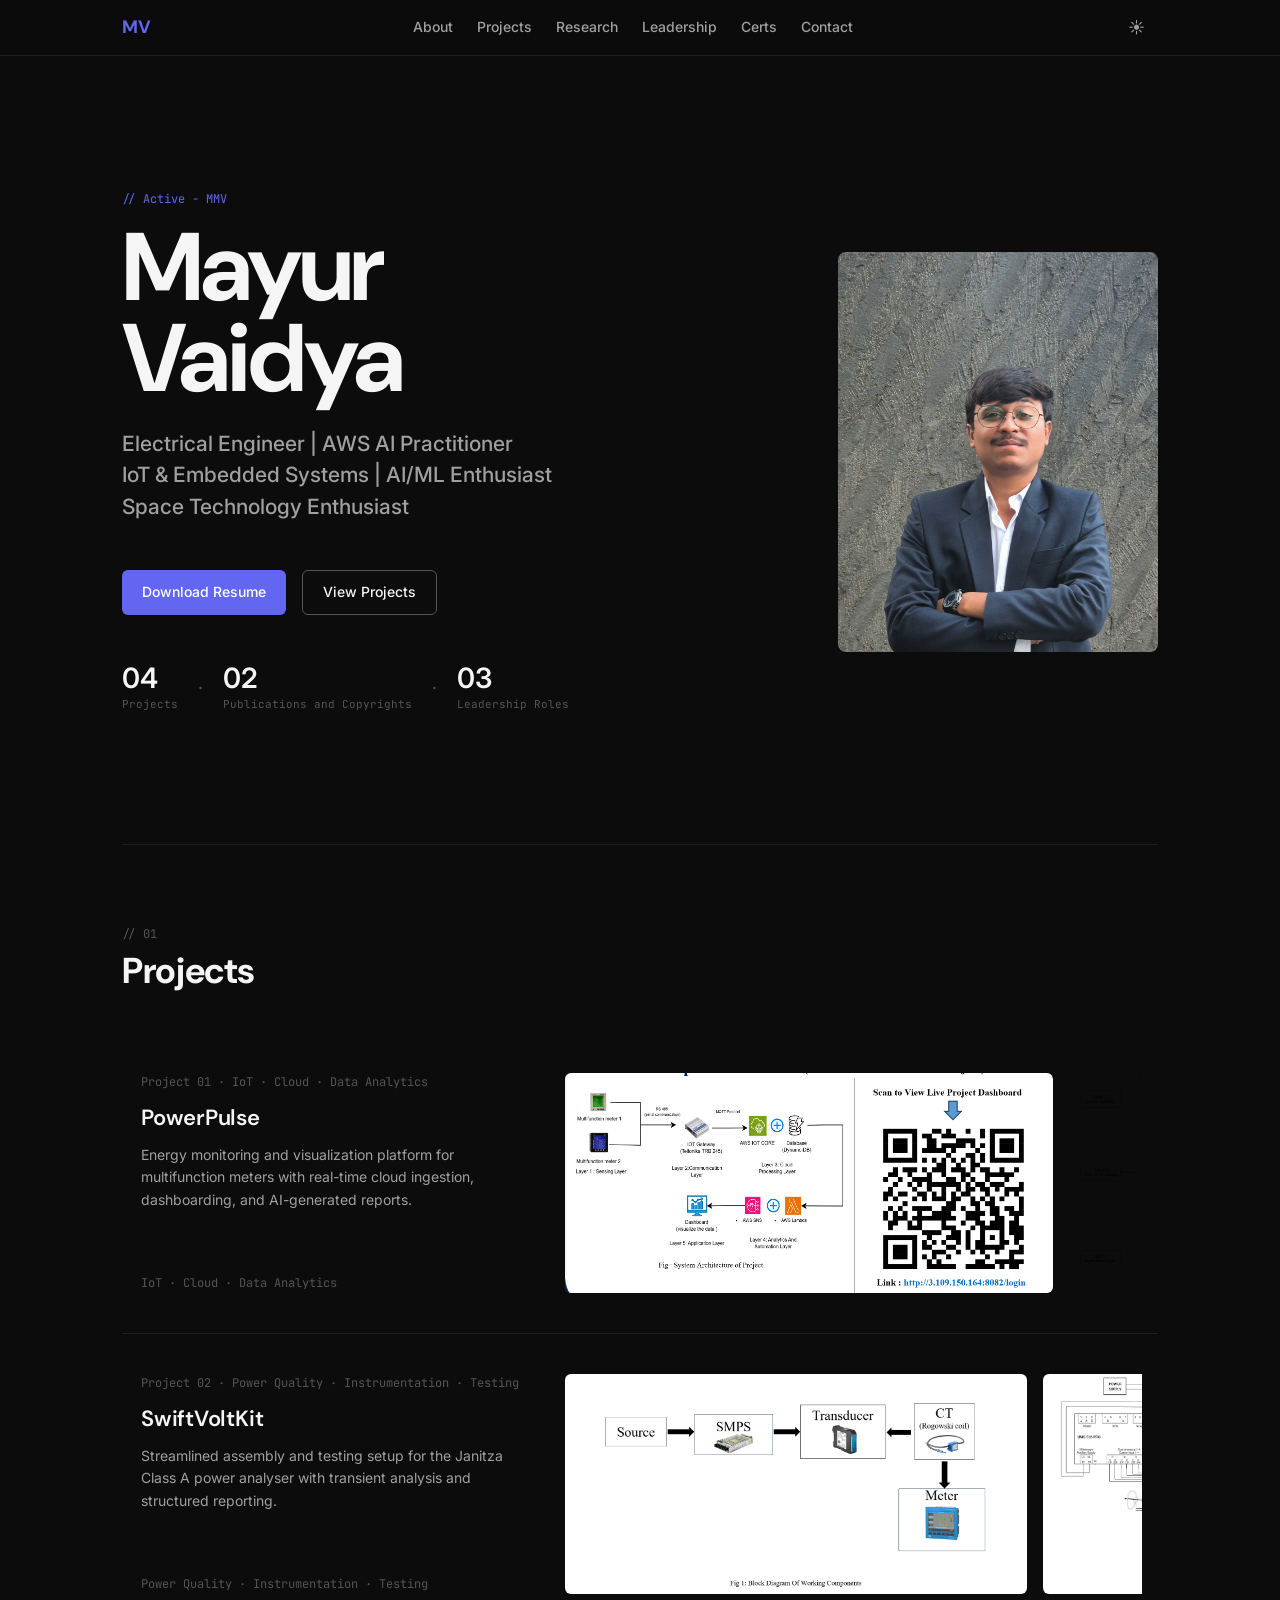
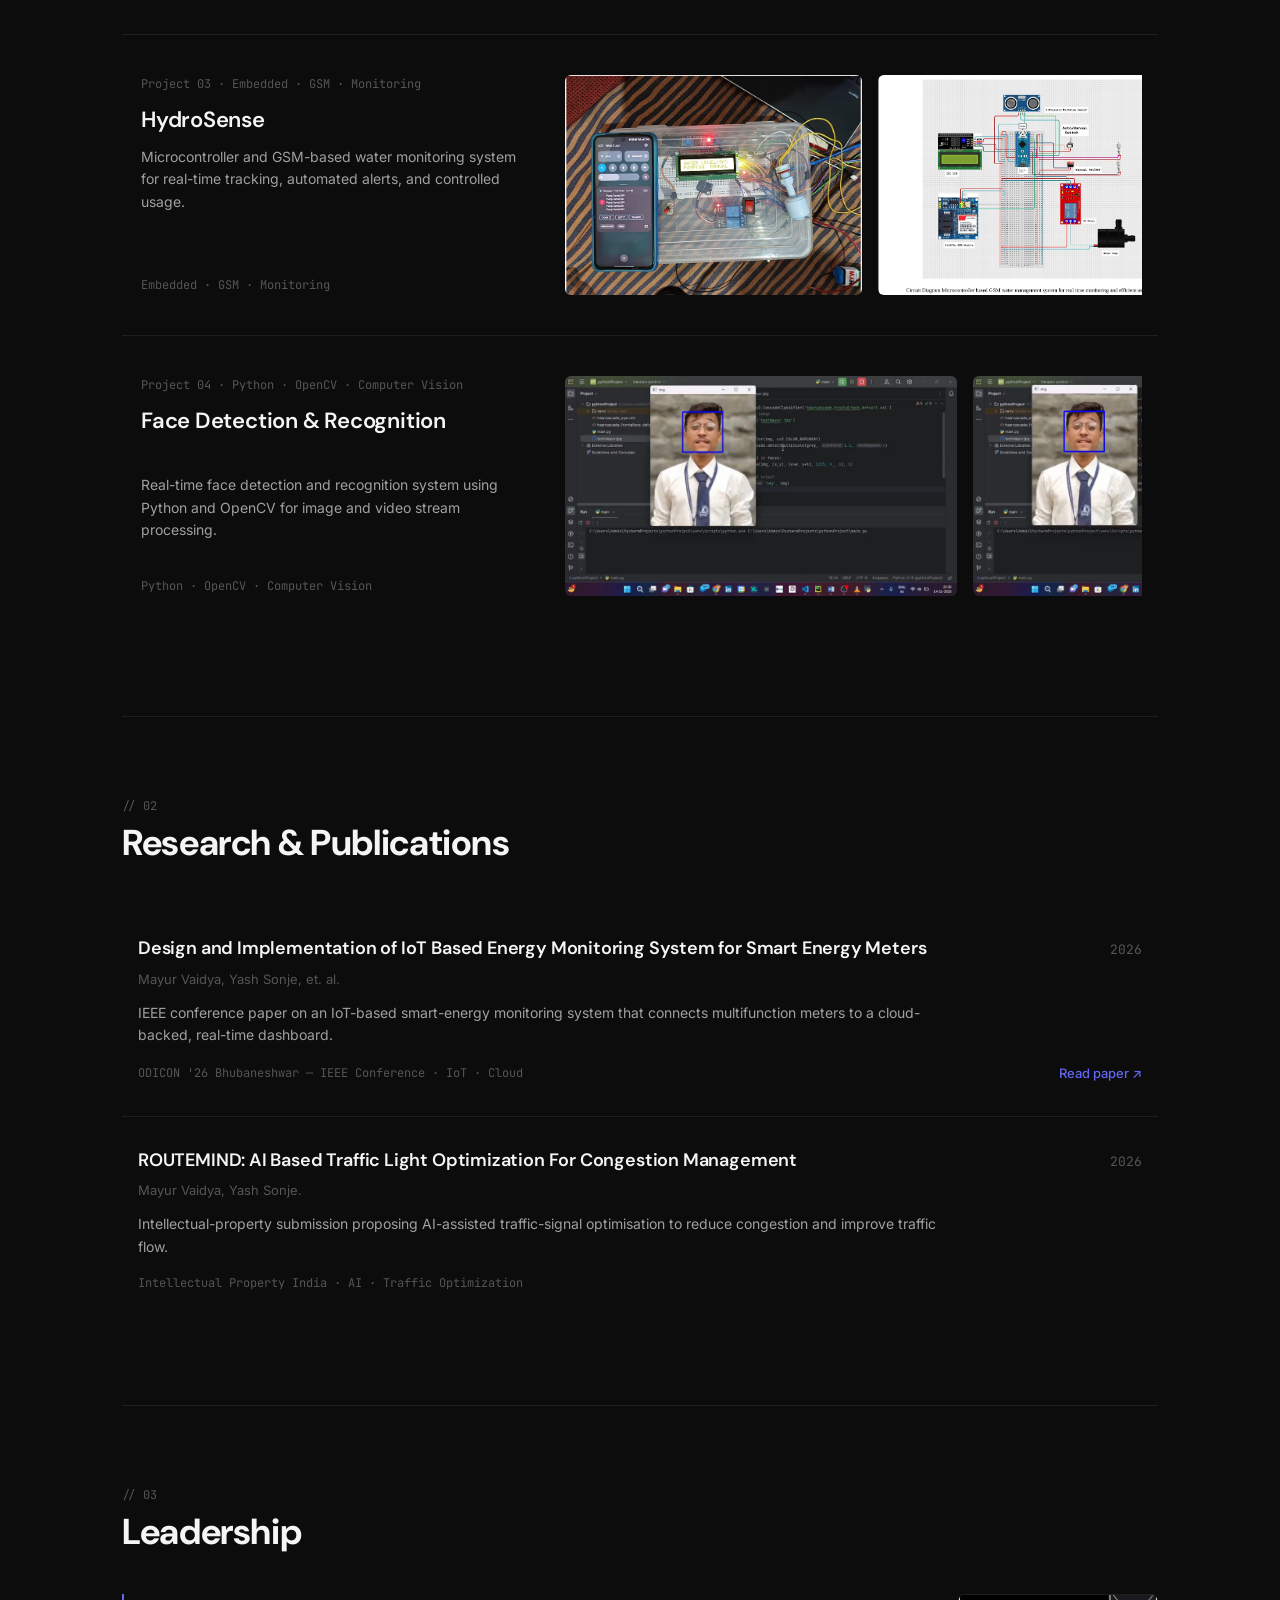
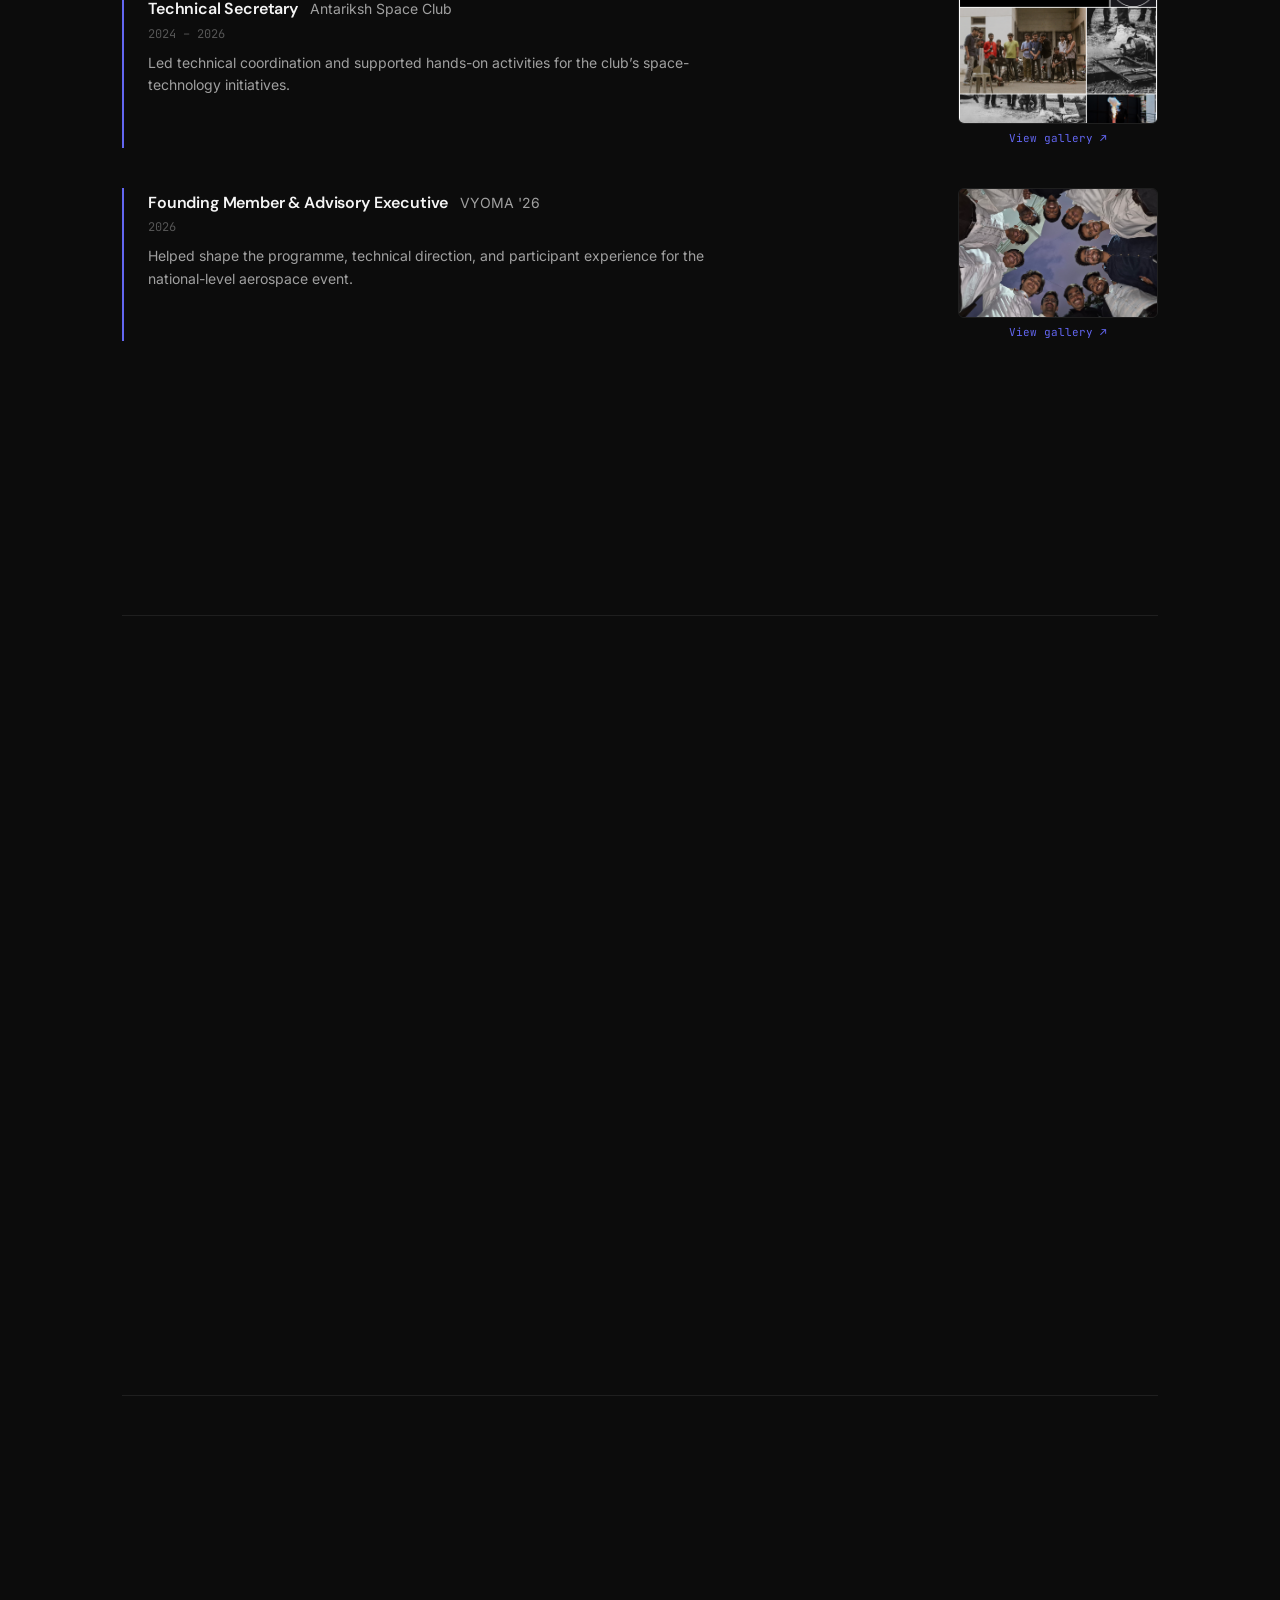
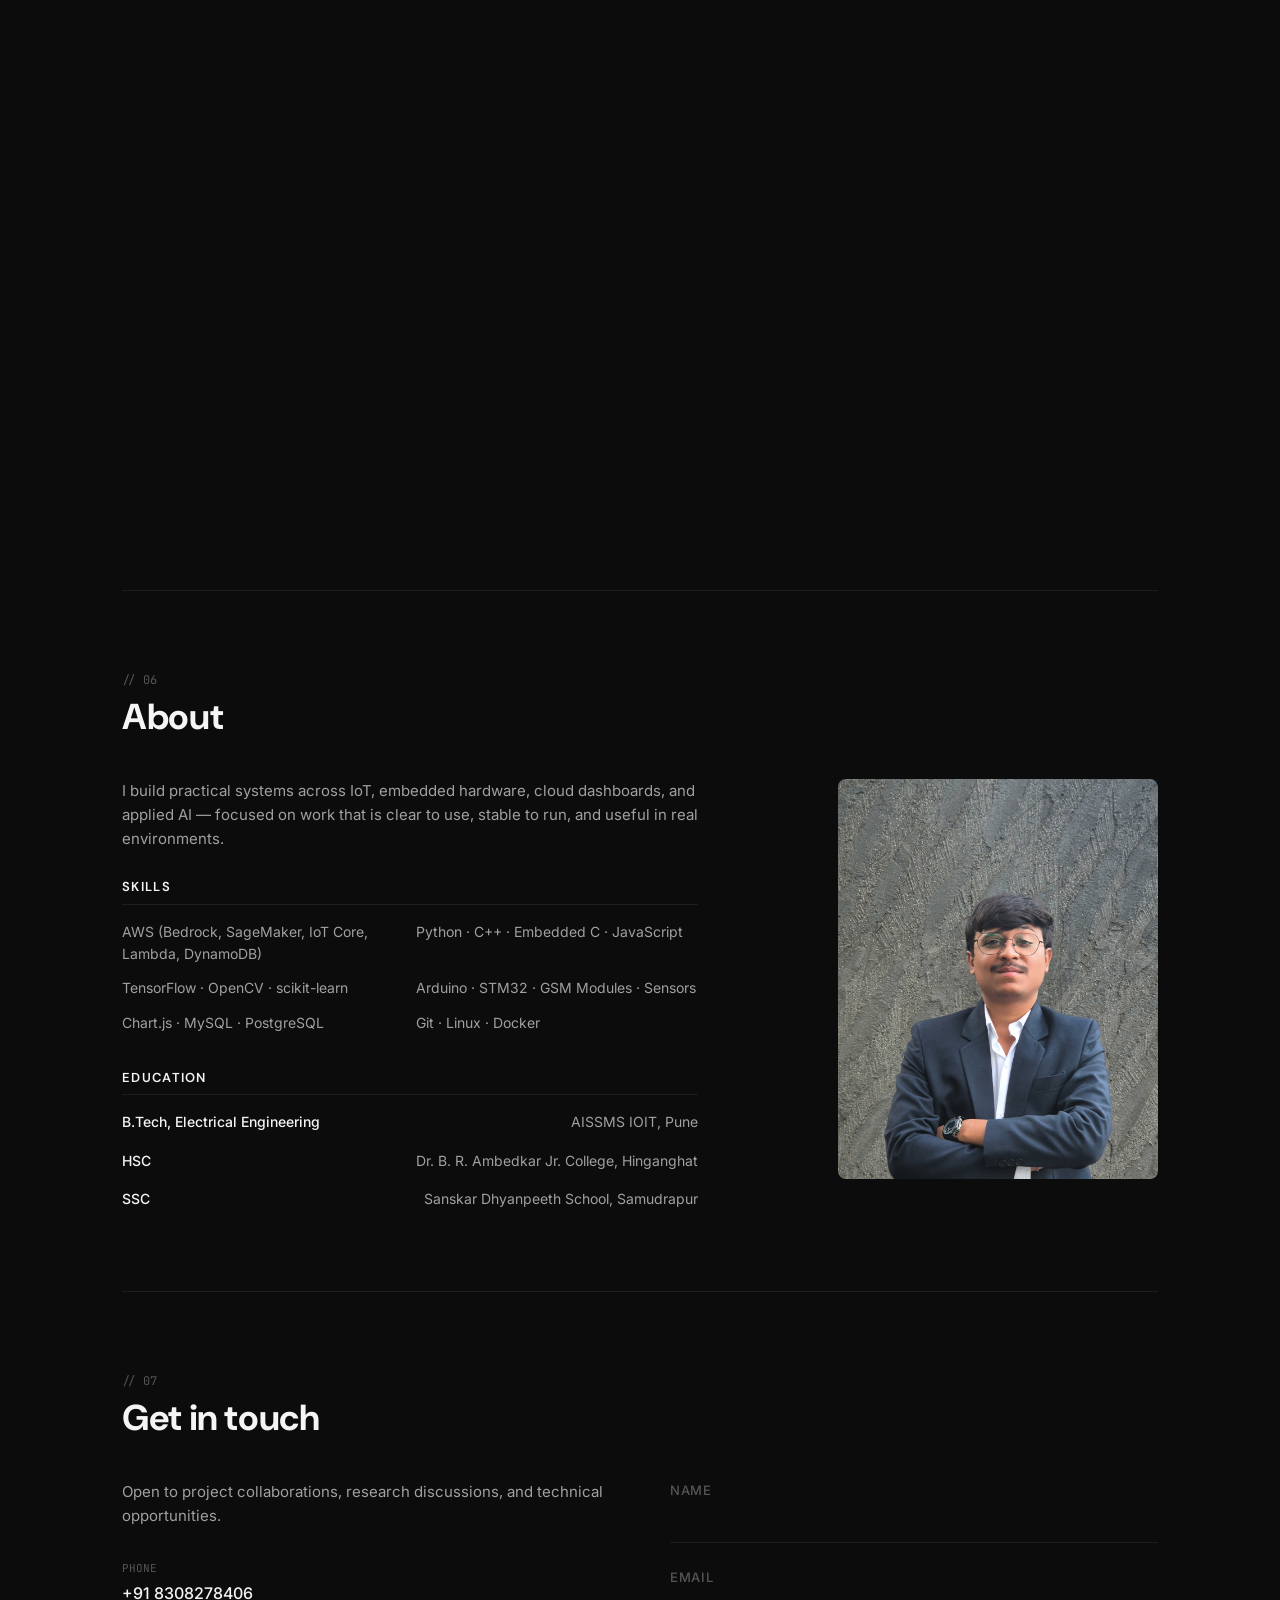
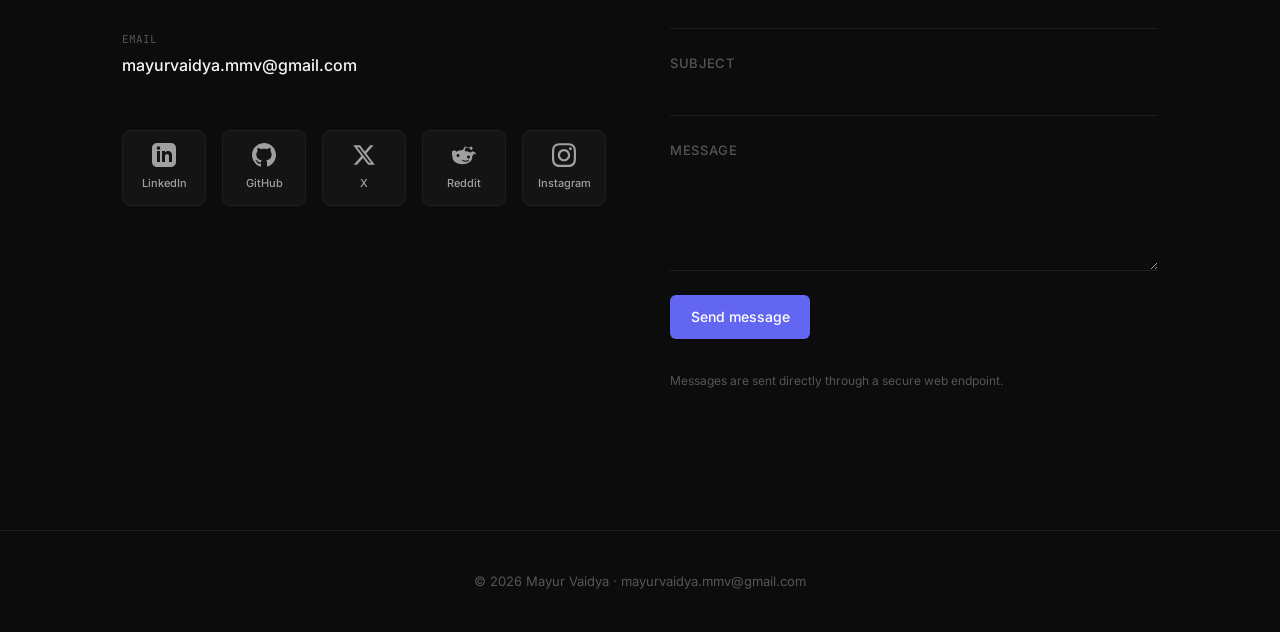
==== commit b489cd4b: "New Updates, Tested new AWS service" ====
--- a/index.html
+++ b/index.html
@@ -54,7 +54,7 @@
     <!-- ========== HERO SECTION ========== -->
     <section class="hero reveal" id="hero">
       <div class="hero-left">
-        <div class="status-line">// Active</div>
+        <div class="status-line">// Active - MMV</div>
         <h1 class="hero-name">Mayur<br>Vaidya</h1>
         <div class="hero-descriptor">Electrical Engineer  |  AWS AI Practitioner   <br> IoT & Embedded Systems  |  AI/ML Enthusiast   <br> Space Technology Enthusiast</div>
         <p class="hero-tagline"></p>
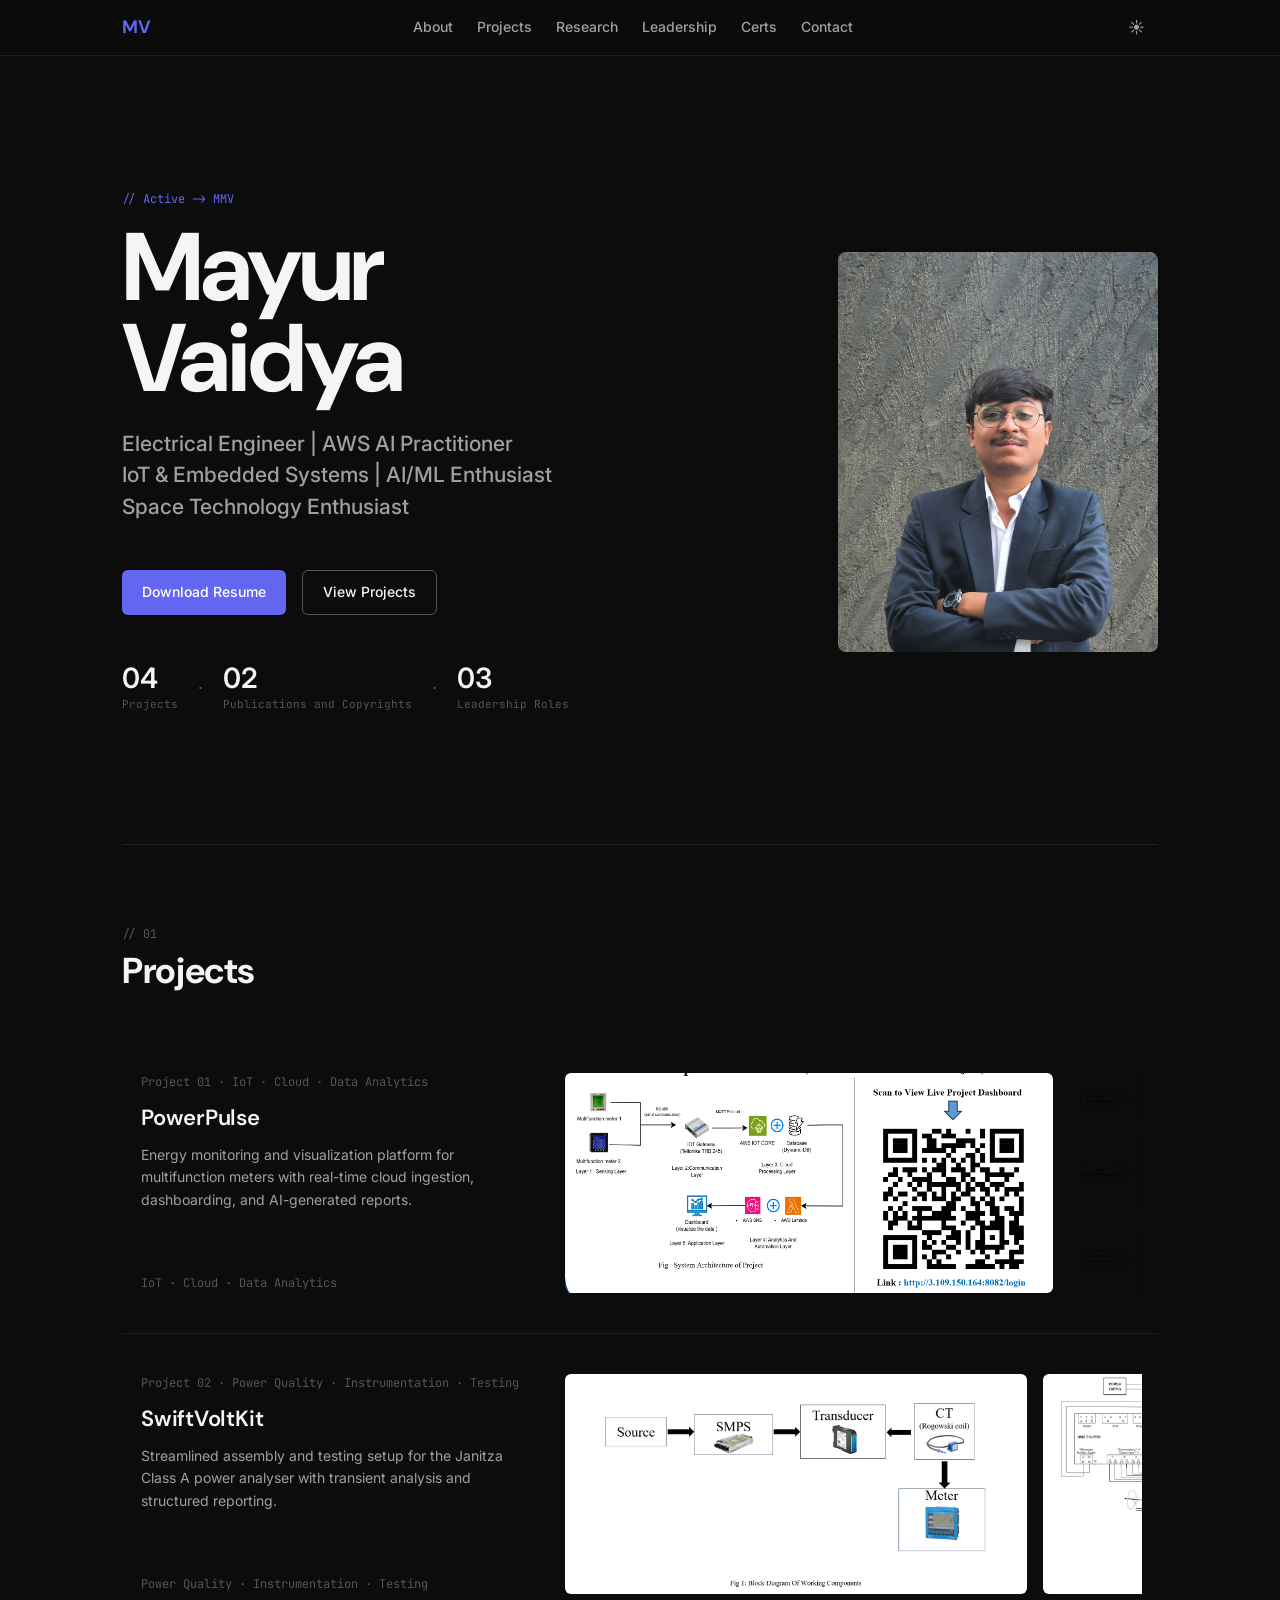
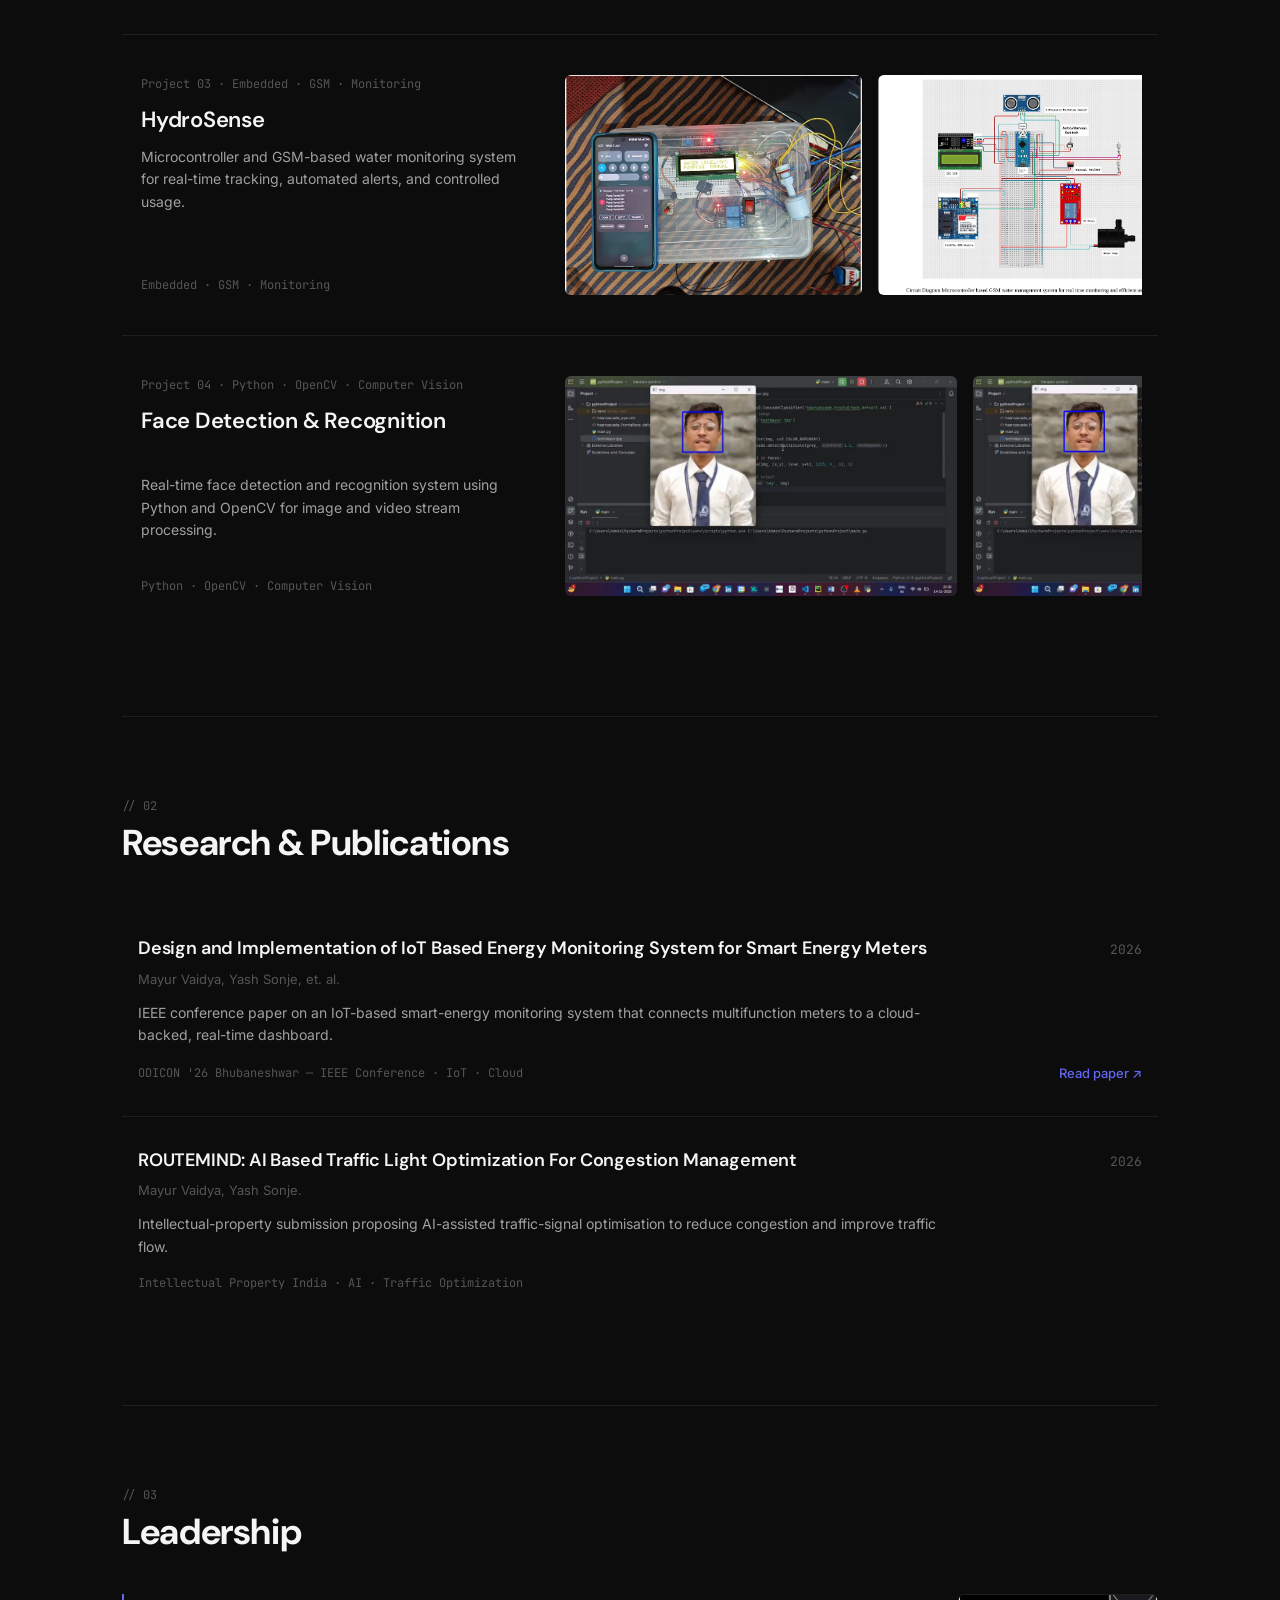
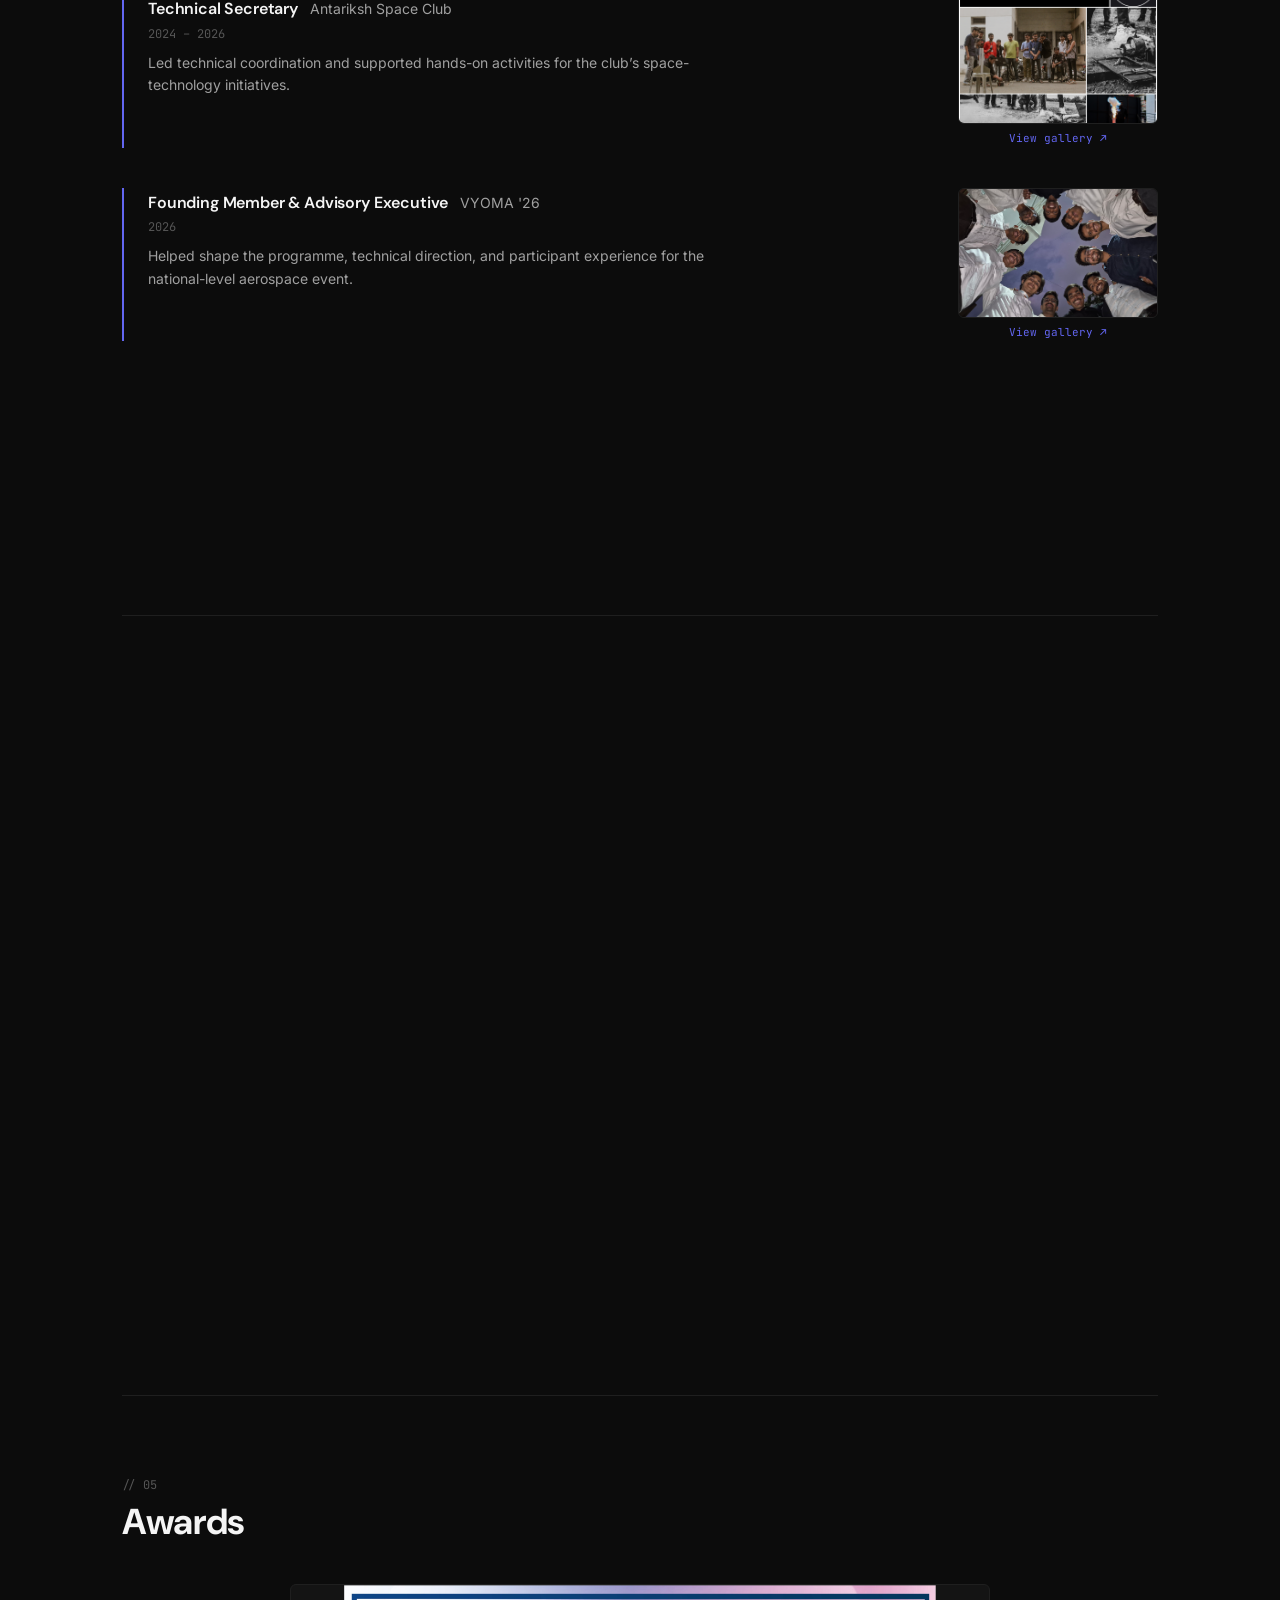
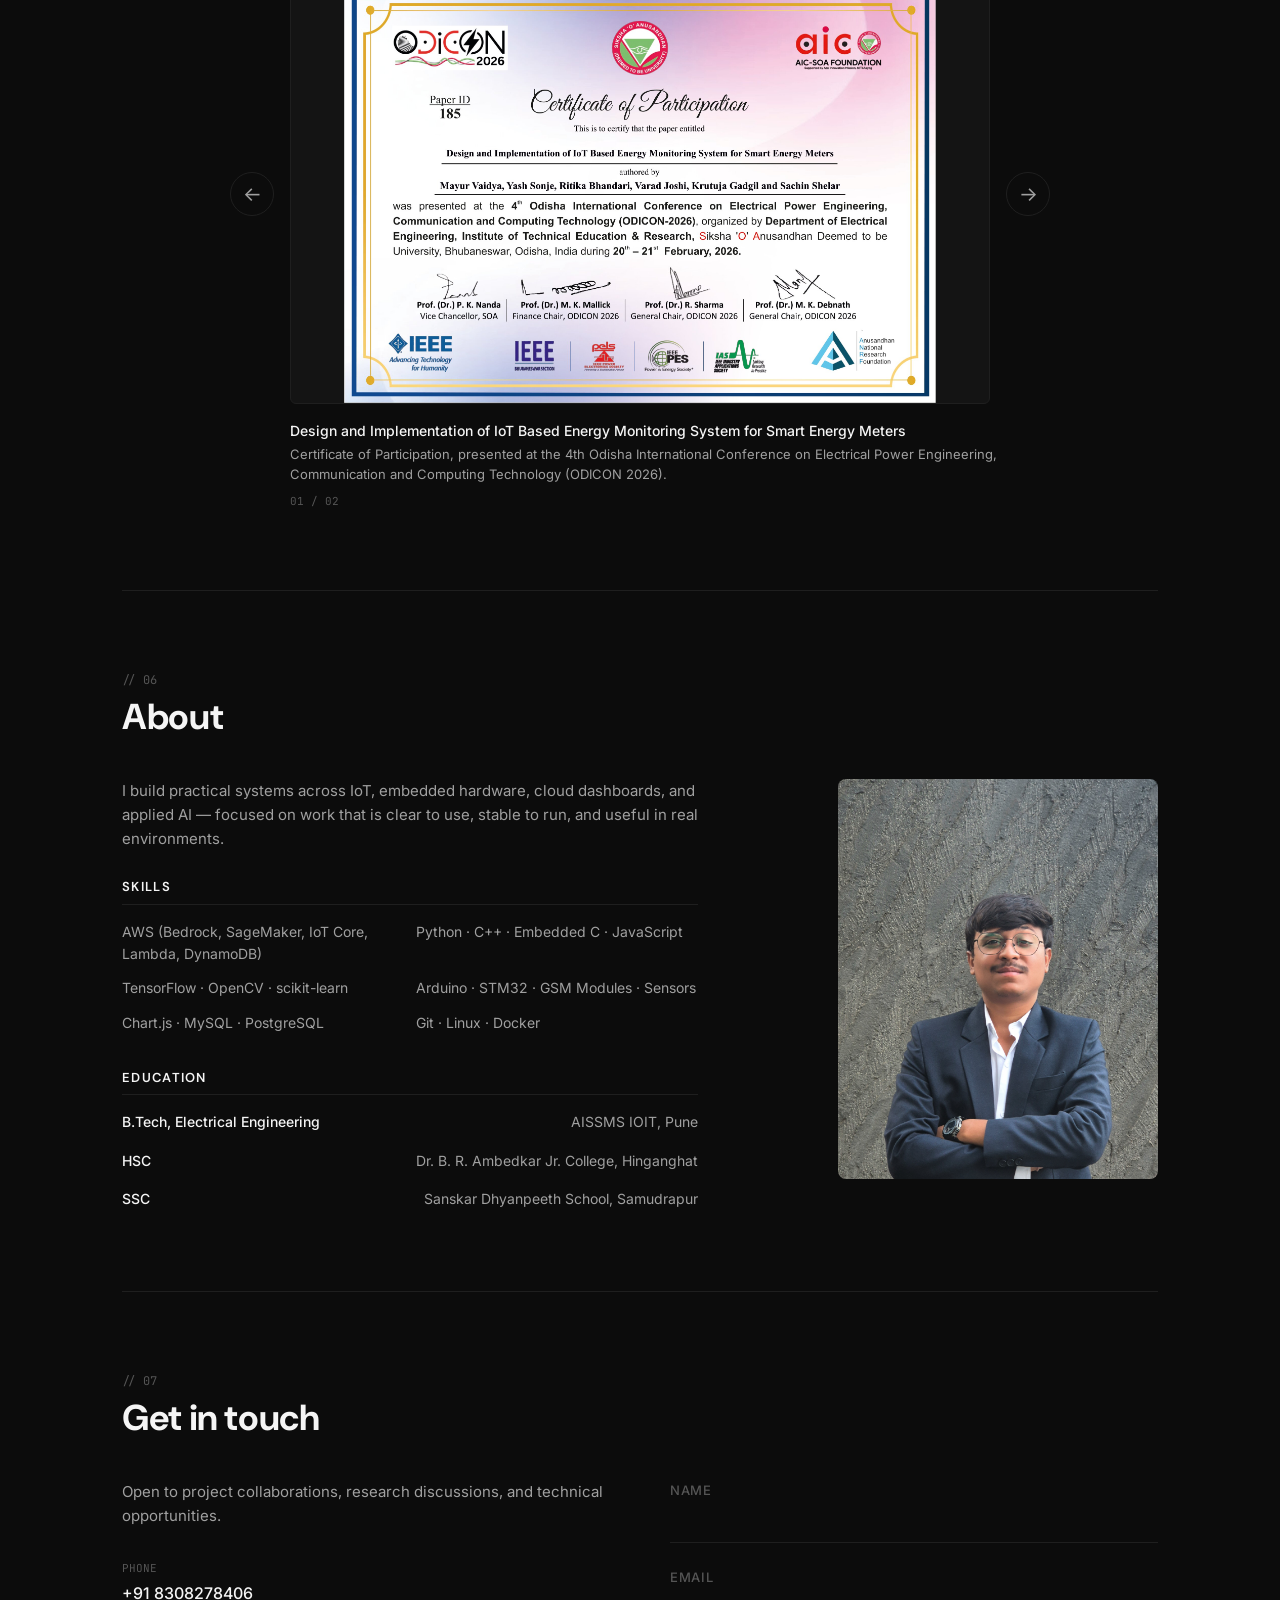
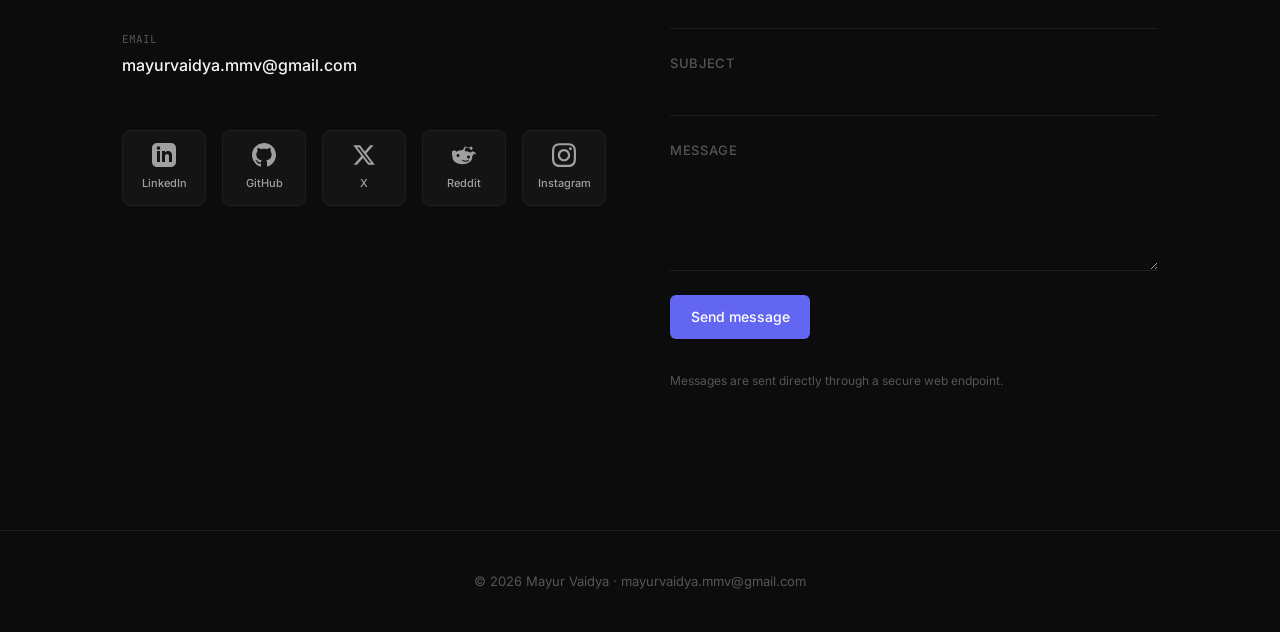
==== commit 9bec8186: "New Update" ====
--- a/index.html
+++ b/index.html
@@ -54,7 +54,7 @@
     <!-- ========== HERO SECTION ========== -->
     <section class="hero reveal" id="hero">
       <div class="hero-left">
-        <div class="status-line">// Active - MMV</div>
+        <div class="status-line">// Active -> MMV</div>
         <h1 class="hero-name">Mayur<br>Vaidya</h1>
         <div class="hero-descriptor">Electrical Engineer  |  AWS AI Practitioner   <br> IoT & Embedded Systems  |  AI/ML Enthusiast   <br> Space Technology Enthusiast</div>
         <p class="hero-tagline"></p>
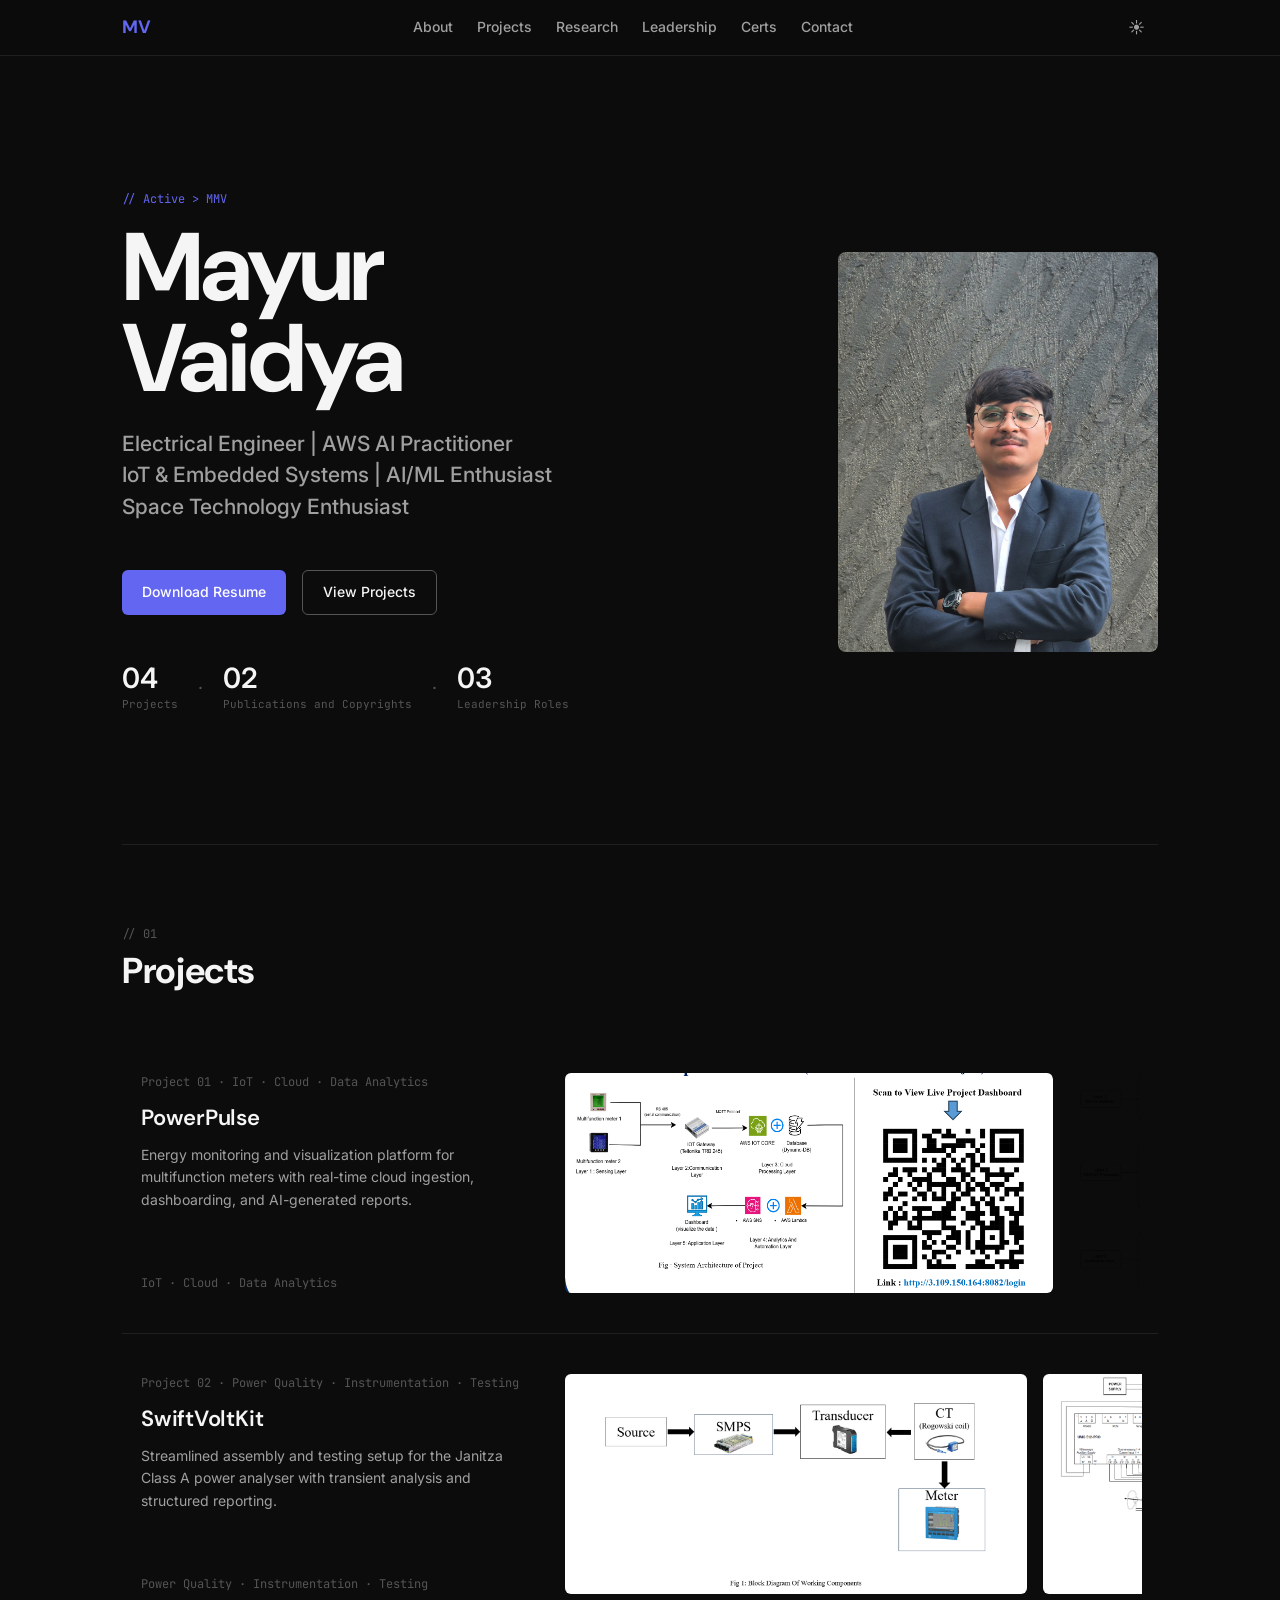
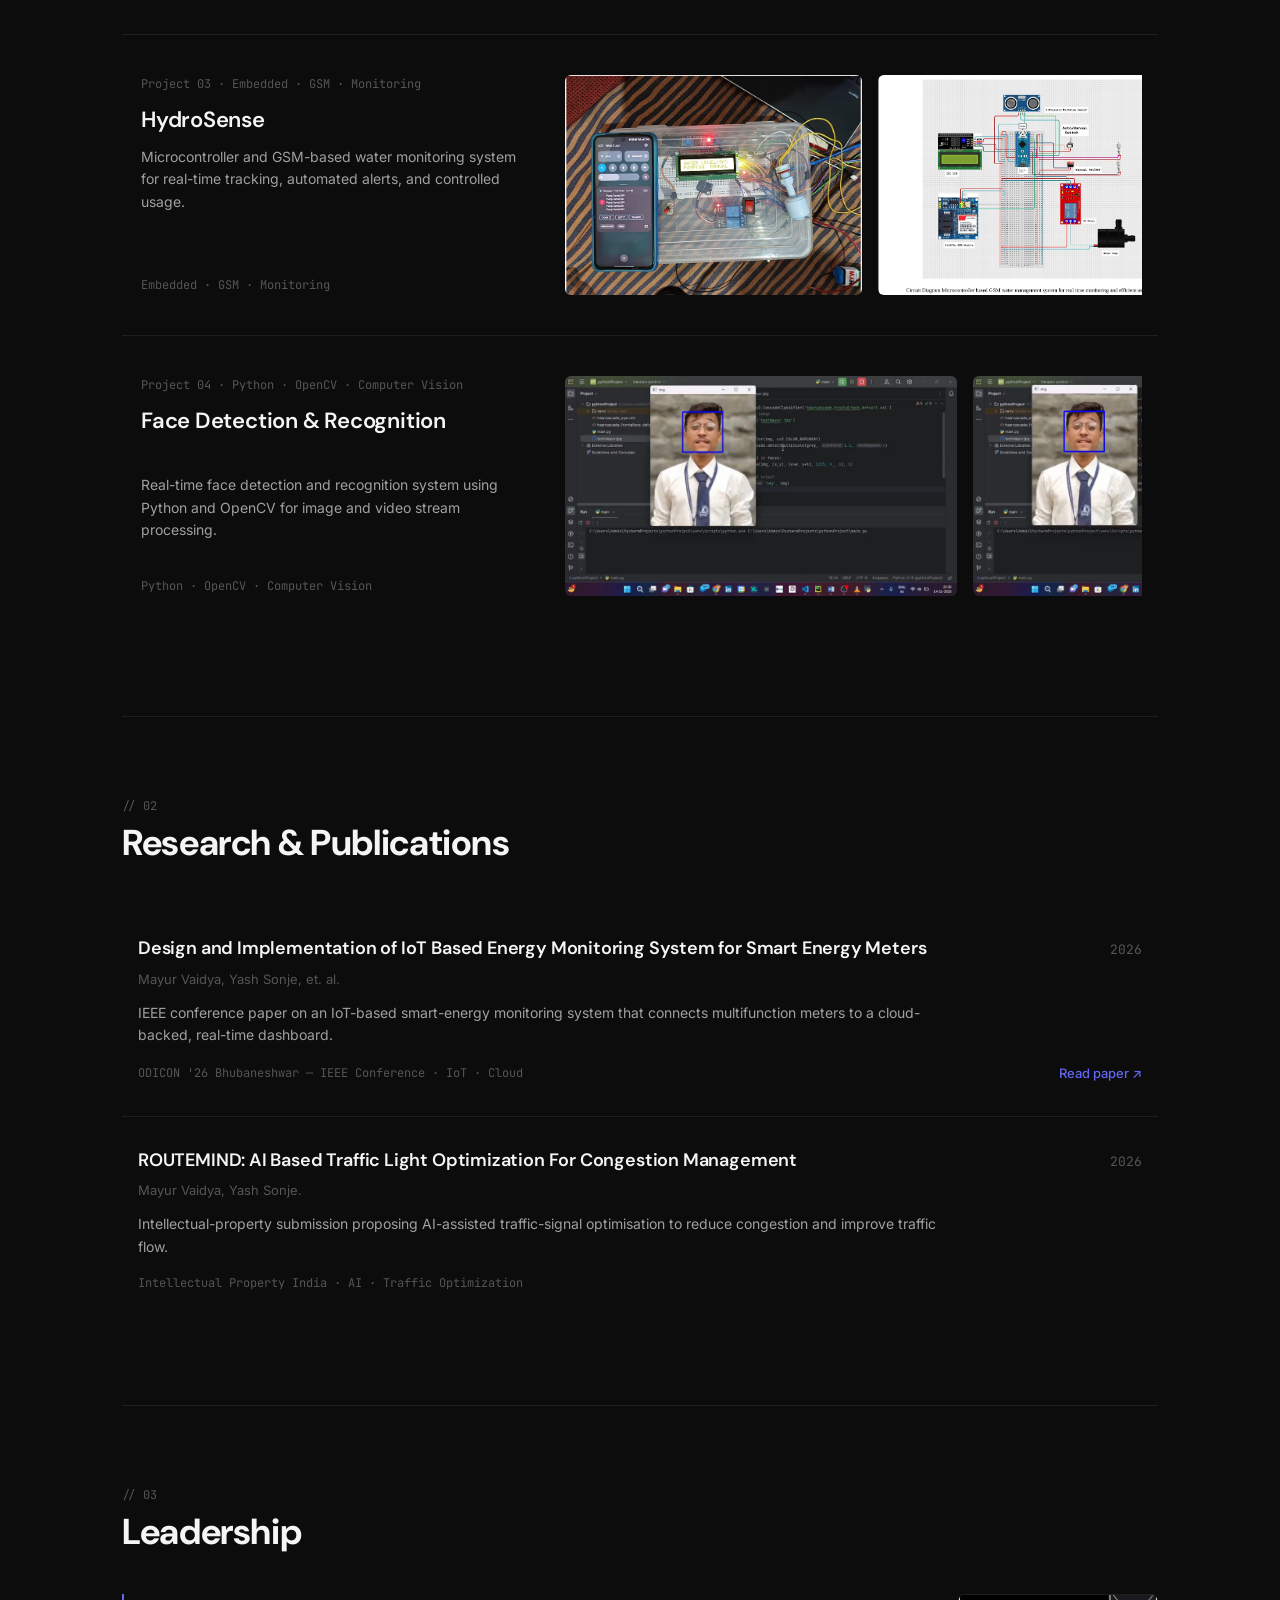
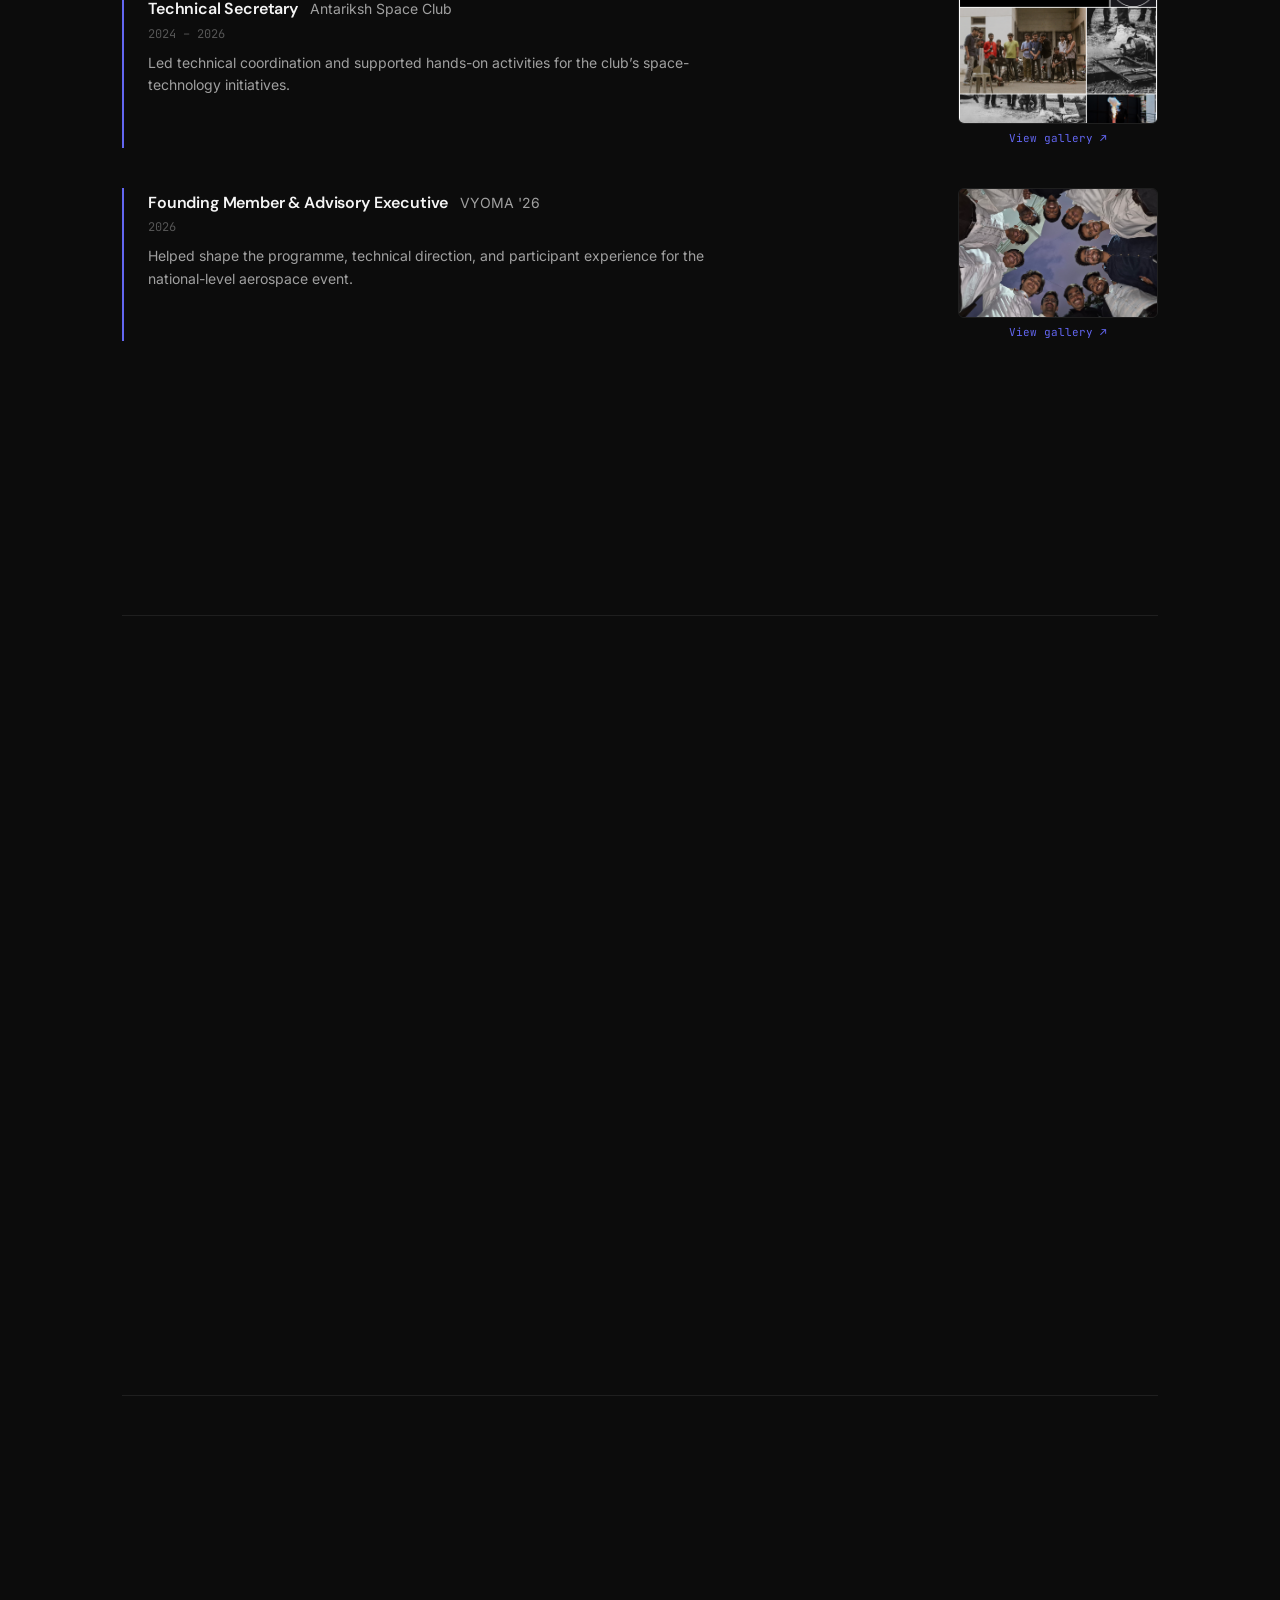
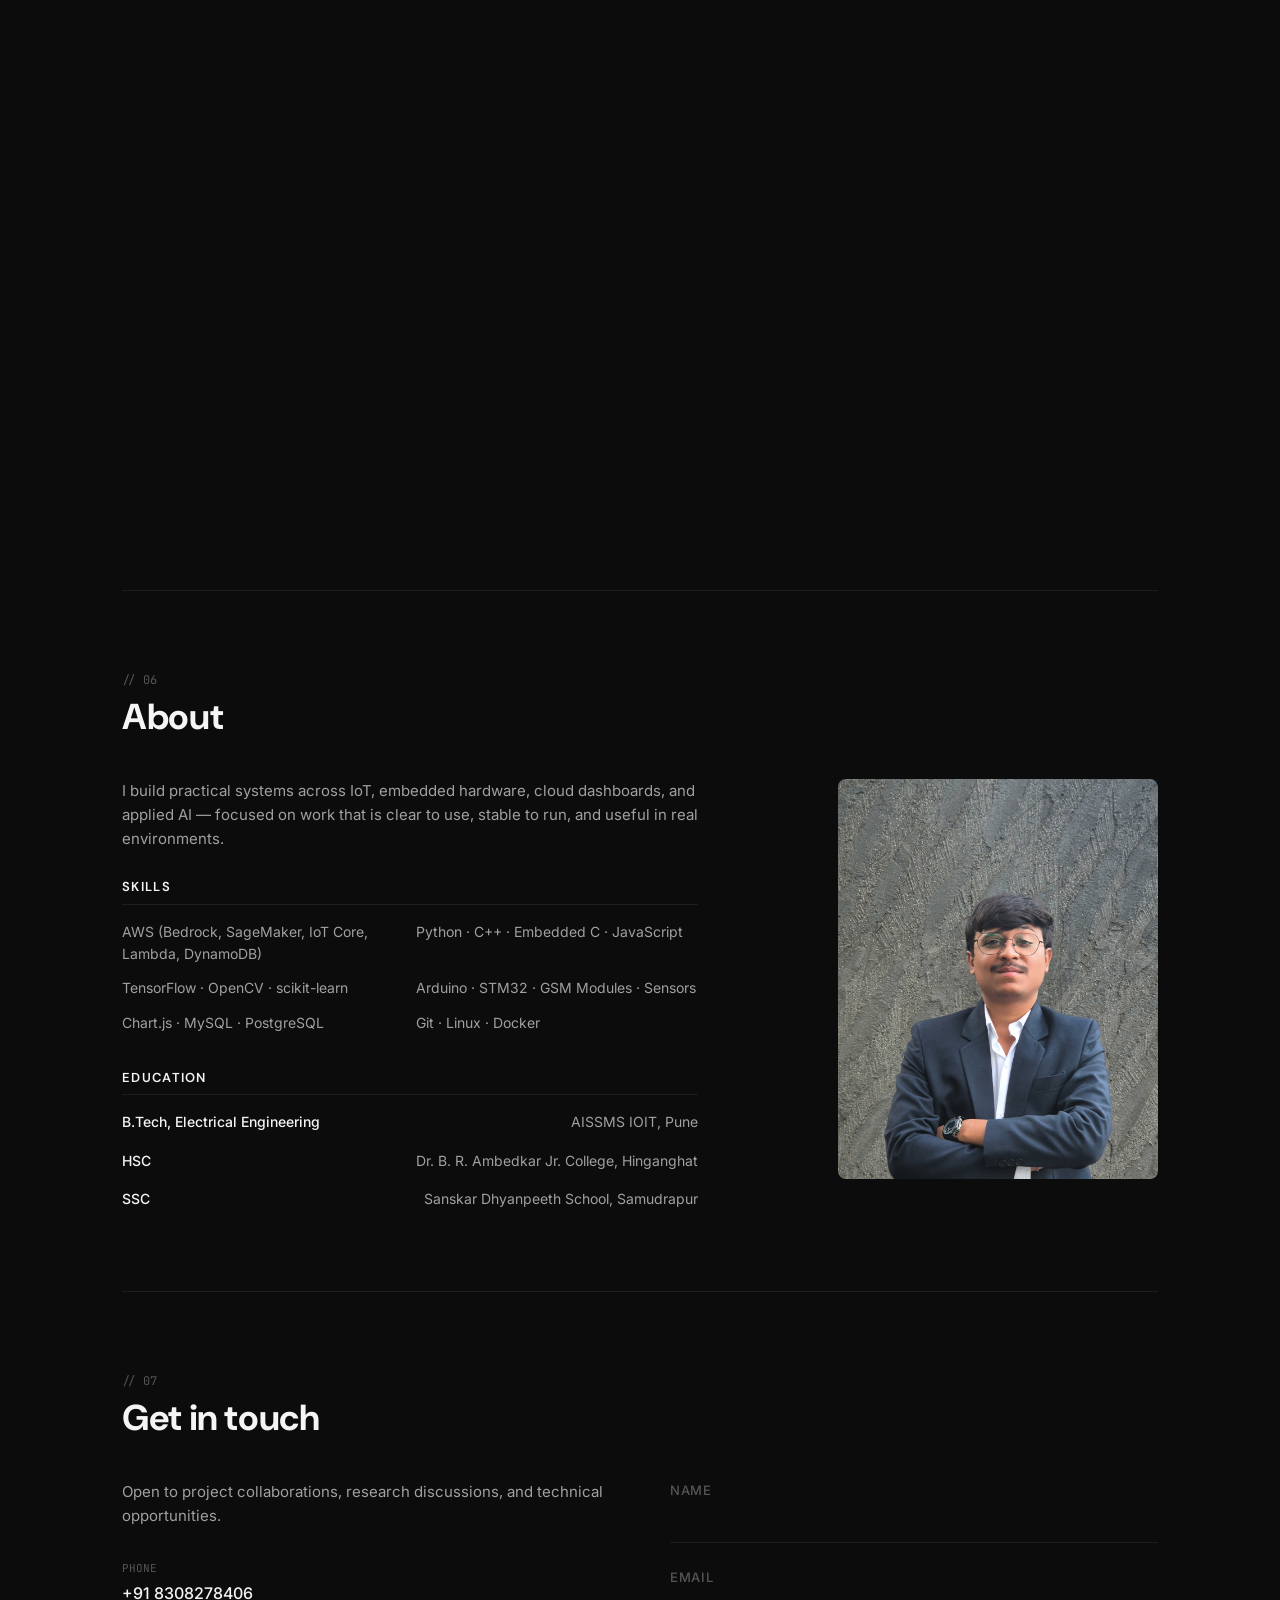
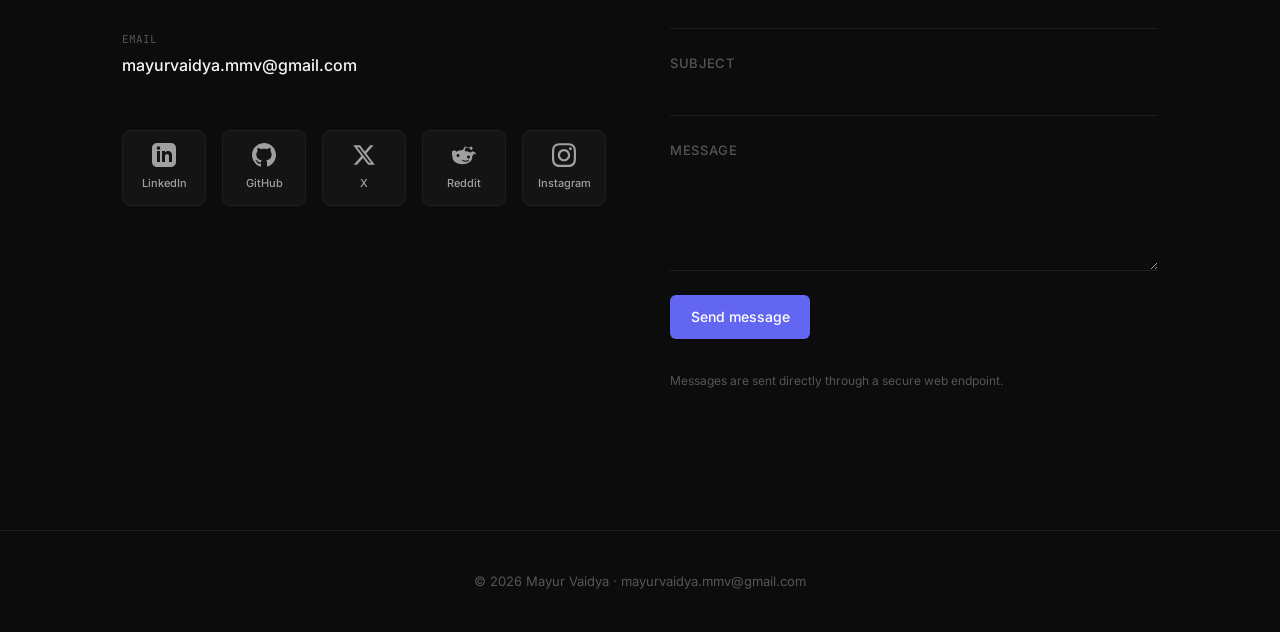
==== commit 705a4e0b: "New html change" ====
--- a/index.html
+++ b/index.html
@@ -54,7 +54,7 @@
     <!-- ========== HERO SECTION ========== -->
     <section class="hero reveal" id="hero">
       <div class="hero-left">
-        <div class="status-line">// Active -> MMV</div>
+        <div class="status-line">// Active > MMV</div>
         <h1 class="hero-name">Mayur<br>Vaidya</h1>
         <div class="hero-descriptor">Electrical Engineer  |  AWS AI Practitioner   <br> IoT & Embedded Systems  |  AI/ML Enthusiast   <br> Space Technology Enthusiast</div>
         <p class="hero-tagline"></p>
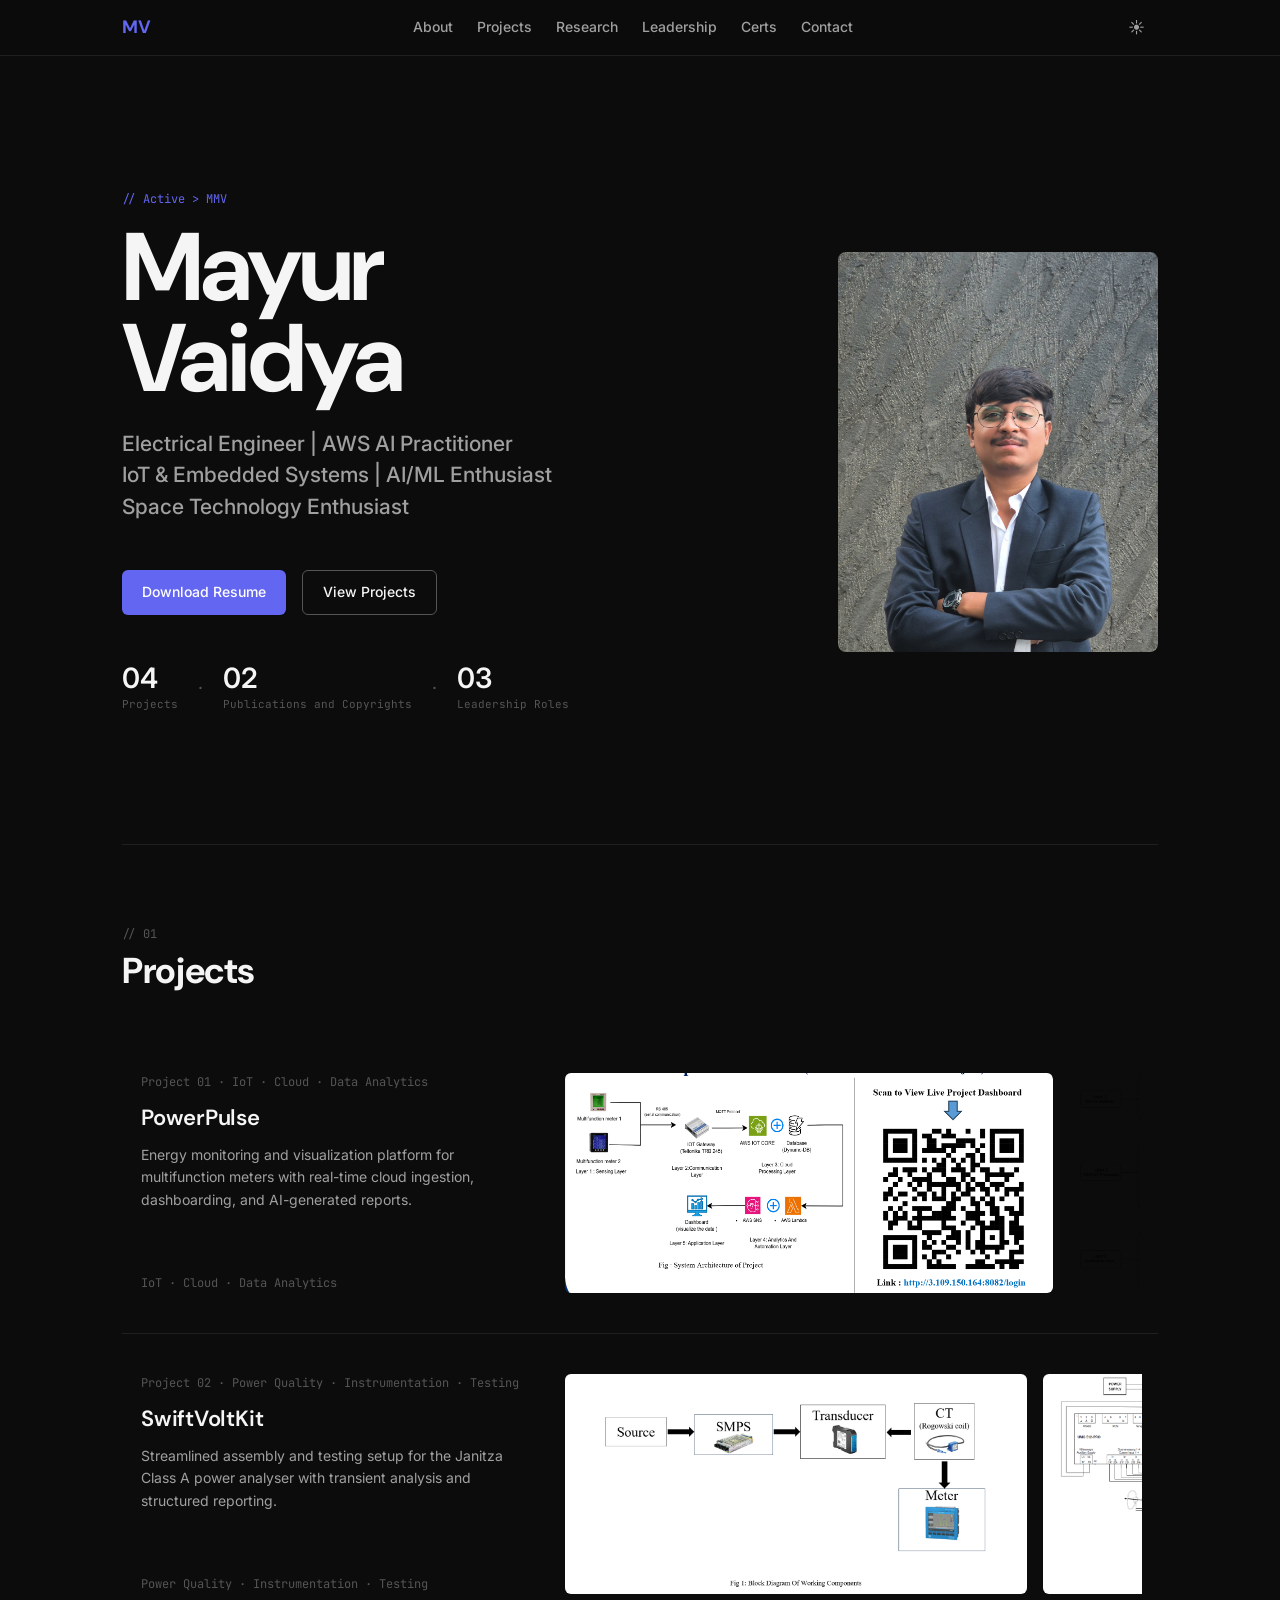
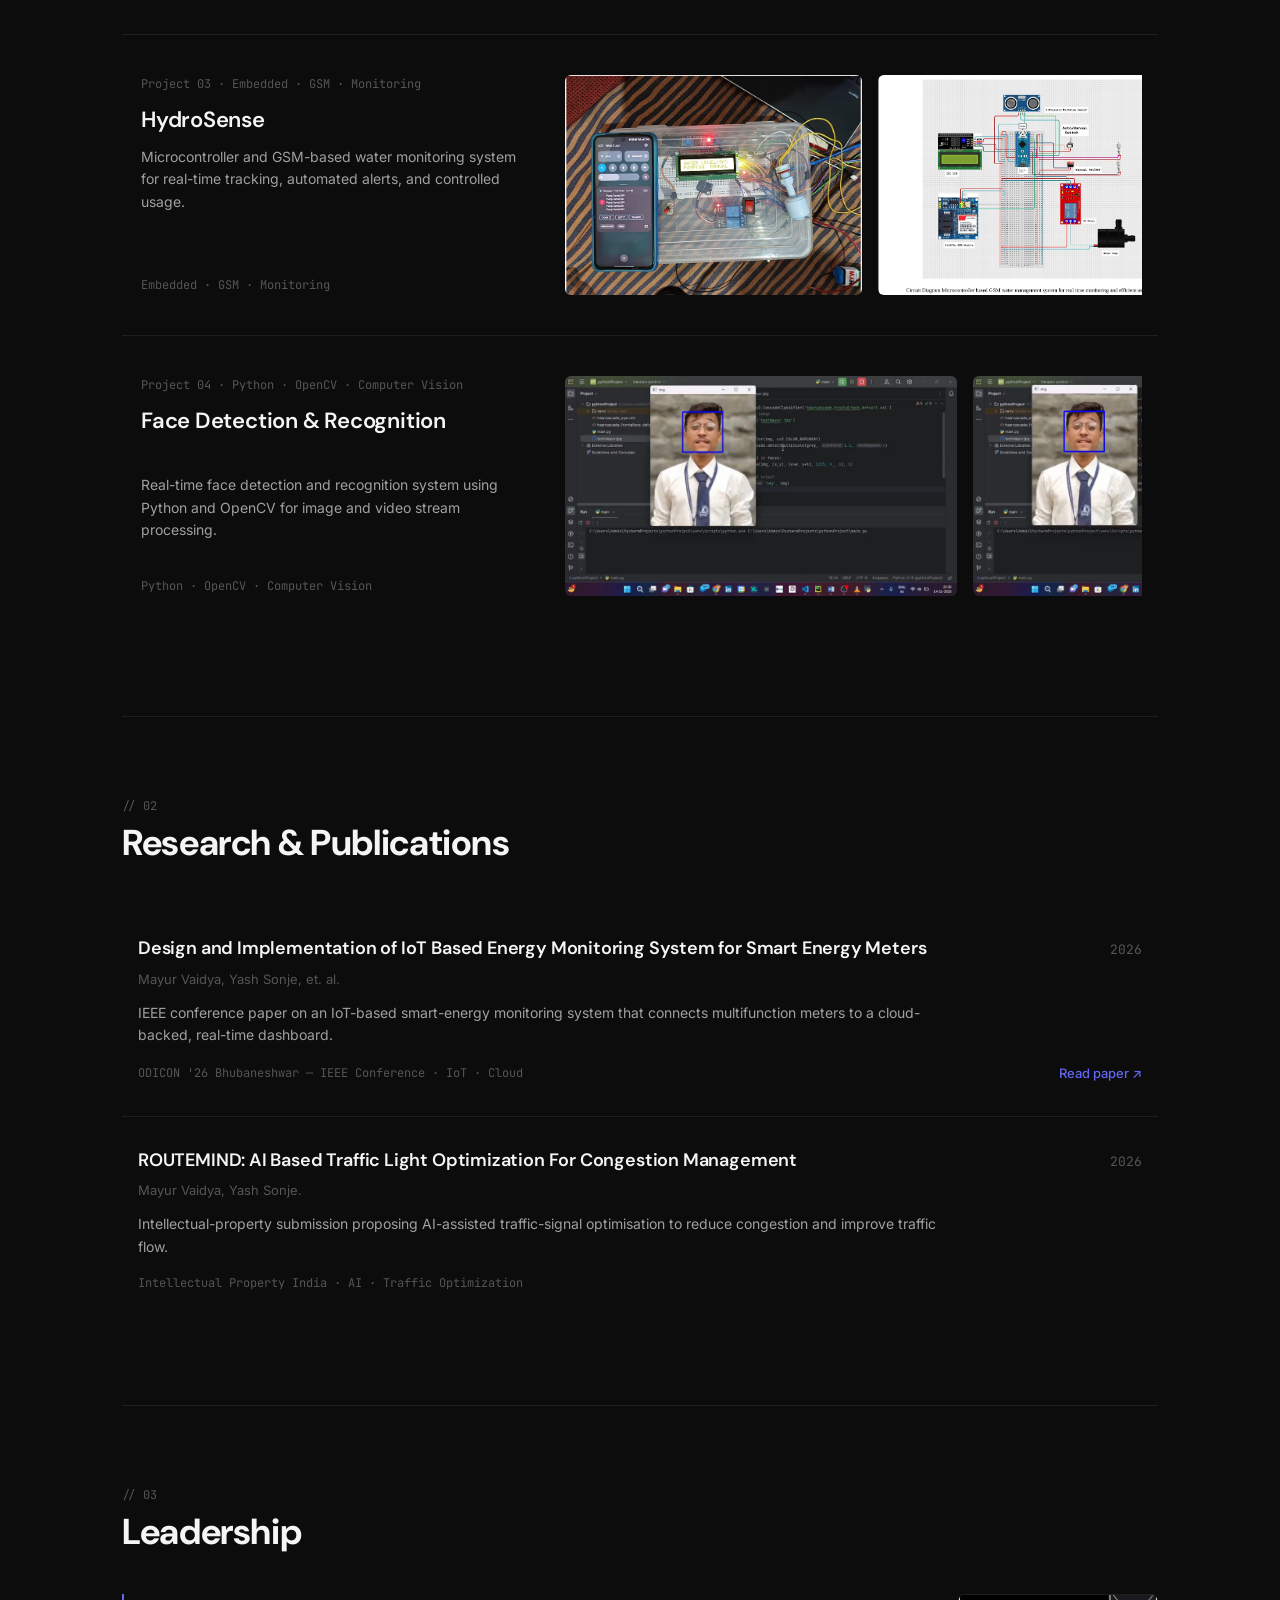
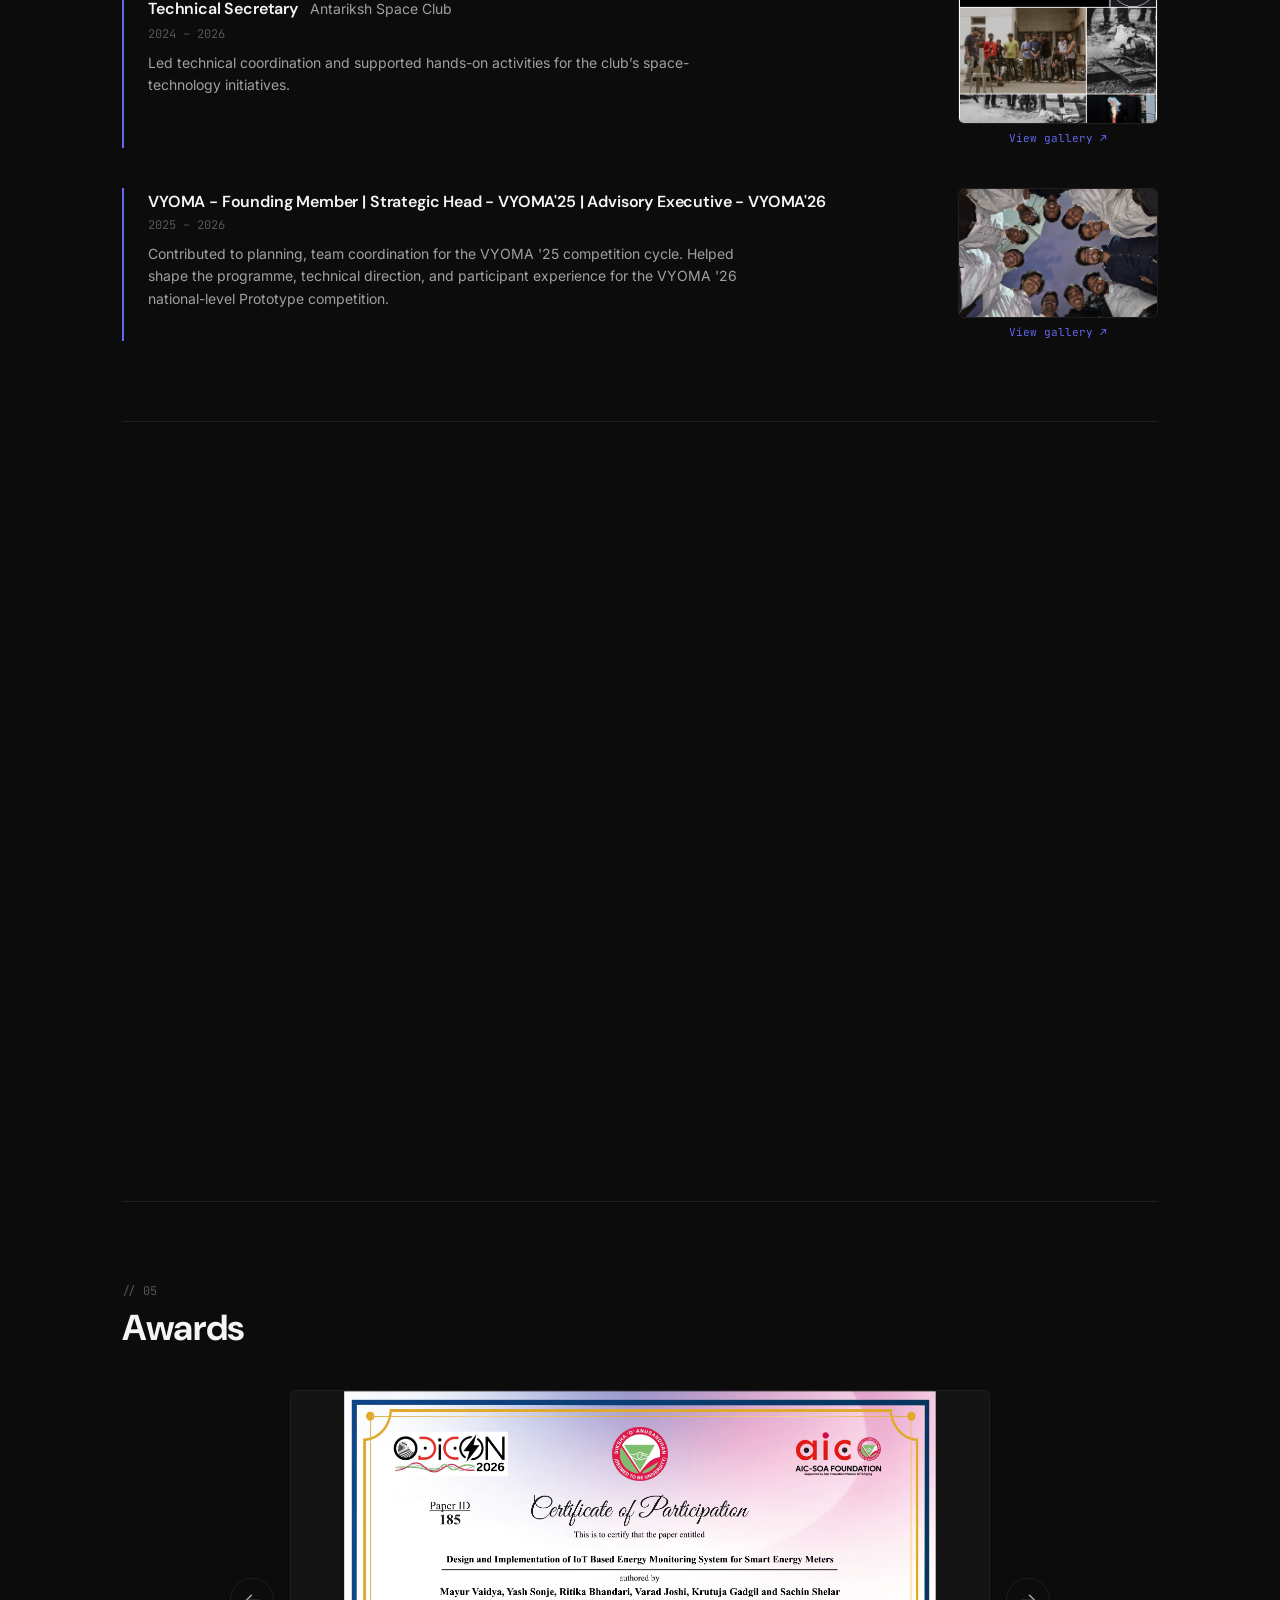
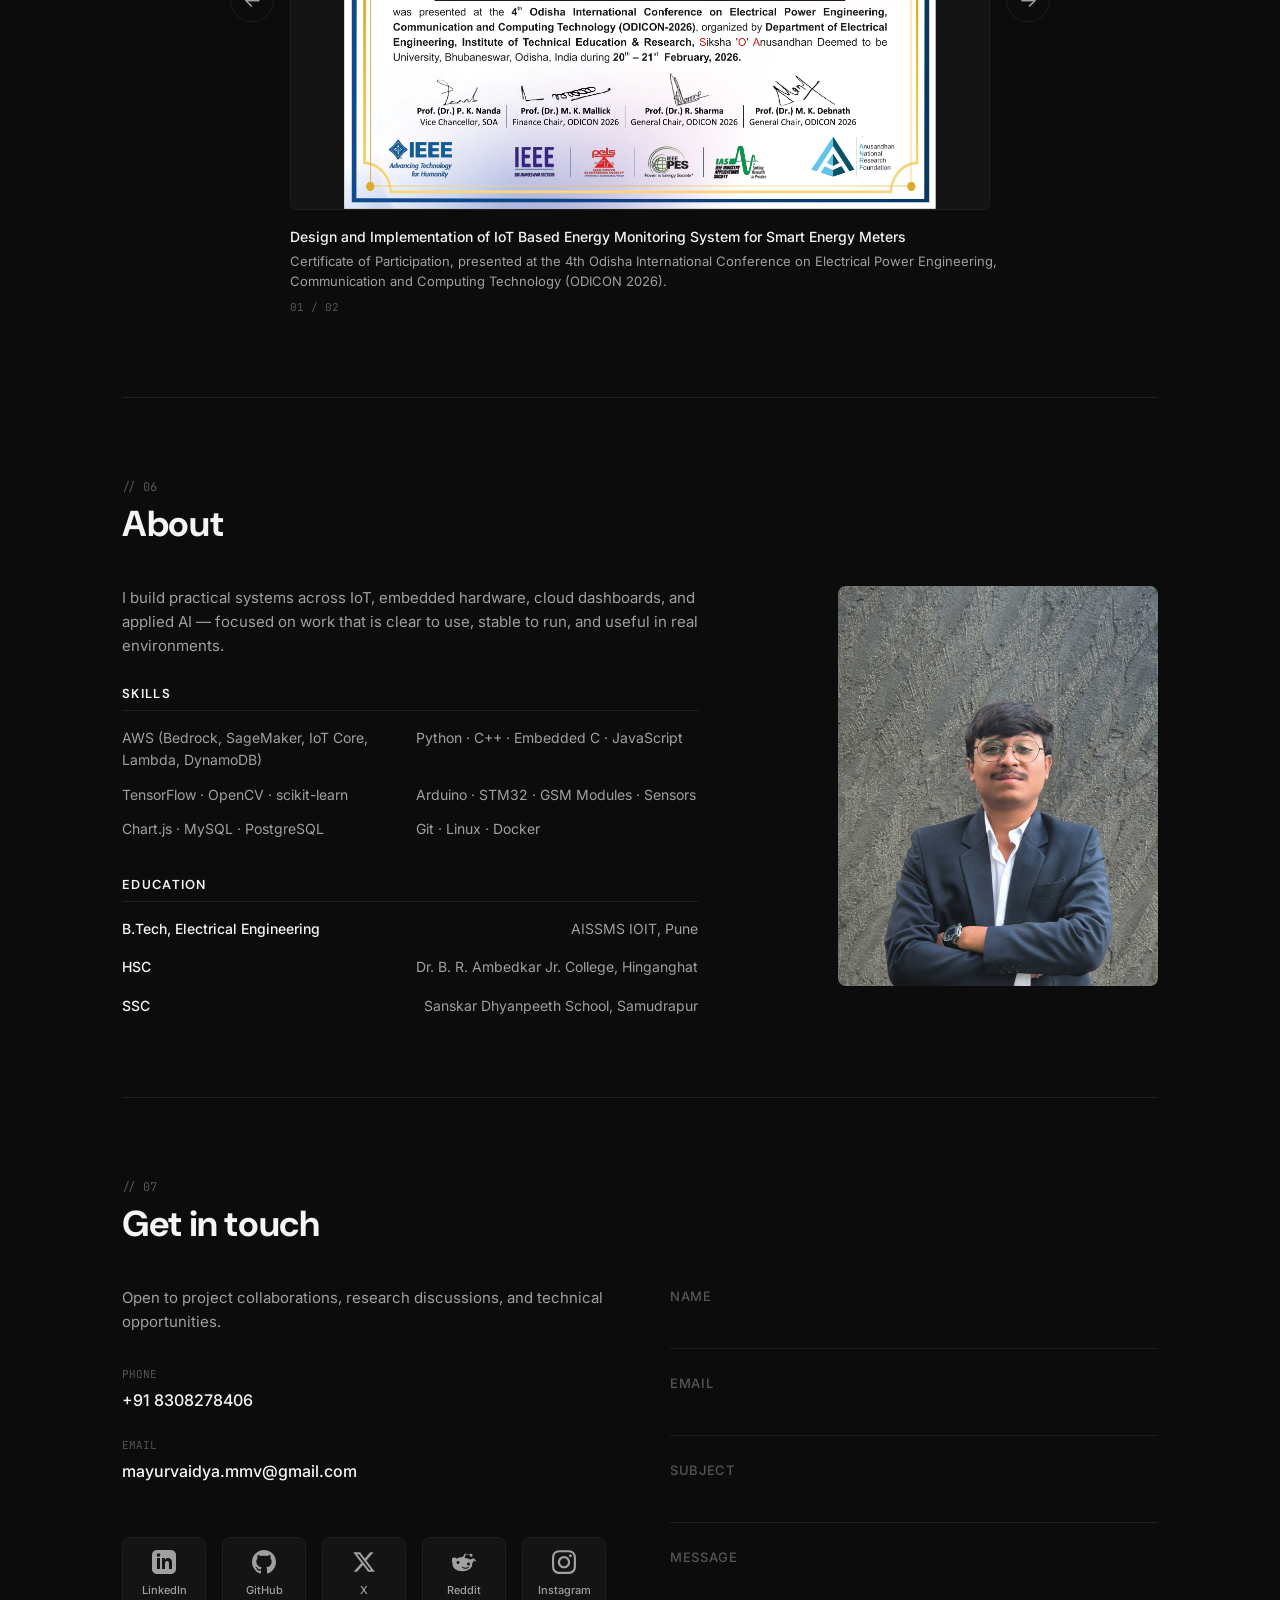
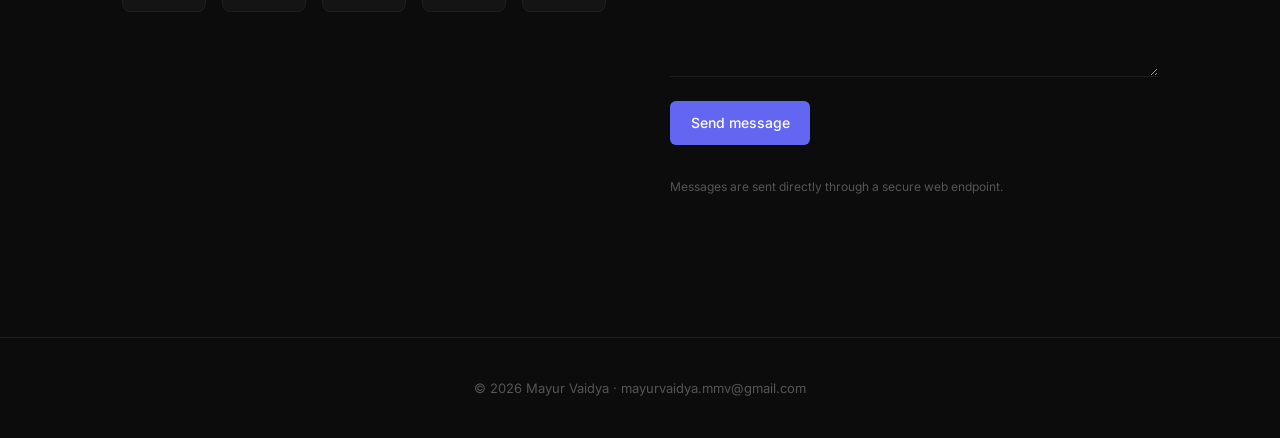
==== commit abe202ae: "Merged Vyoma 2025 and 2026" ====
--- a/index.html
+++ b/index.html
@@ -252,31 +252,13 @@
           <div class="leadership-border"></div>
           <div class="leadership-info">
             <div class="leadership-header">
-              <h3 class="leadership-role">Founding Member &amp; Advisory Executive</h3>
-              <span class="leadership-org">VYOMA '26</span>
-            </div>
-            <span class="leadership-duration">2026</span>
-            <p class="leadership-desc">Helped shape the programme, technical direction, and participant experience for the national-level aerospace event.</p>
-          </div>
-          <a class="leadership-preview-card" href="leadership-gallery.html?role=vyoma26" target="_blank" rel="noopener">
-            <img src="VYOMA 2026/1000353019.jpg.jpeg" alt="VYOMA 2026 preview" loading="lazy">
-            <span class="preview-label">View gallery ↗</span>
-          </a>
-        </div>
-
-        <!-- Role 3 -->
-        <div class="leadership-timeline-item reveal">
-          <div class="leadership-border"></div>
-          <div class="leadership-info">
-            <div class="leadership-header">
-              <h3 class="leadership-role">Founding Member &amp; Strategic Head</h3>
-              <span class="leadership-org">VYOMA '25</span>
-            </div>
-            <span class="leadership-duration">2025</span>
-            <p class="leadership-desc">Contributed to planning, team coordination, and prototype presentation for the competition cycle.</p>
-          </div>
-          <a class="leadership-preview-card" href="leadership-gallery.html?role=vyoma25" target="_blank" rel="noopener">
-            <img src="VYOMA 2025/WhatsApp Image 2026-06-17 at 2.13.36 AM.jpeg" alt="VYOMA 2025 preview" loading="lazy">
+              <h3 class="leadership-role"> VYOMA - Founding Member | Strategic Head - VYOMA'25 | Advisory Executive - VYOMA'26</h3>
+            </div>
+            <span class="leadership-duration">2025 – 2026</span>
+            <p class="leadership-desc">Contributed to planning, team coordination for the VYOMA '25 competition cycle. Helped shape the programme, technical direction, and participant experience for the VYOMA '26 national-level Prototype competition.</p>
+          </div>
+          <a class="leadership-preview-card" href="leadership-gallery.html?role=vyoma" target="_blank" rel="noopener">
+            <img src="VYOMA/1000353019.jpg.jpeg" alt="VYOMA preview" loading="lazy">
             <span class="preview-label">View gallery ↗</span>
           </a>
         </div>
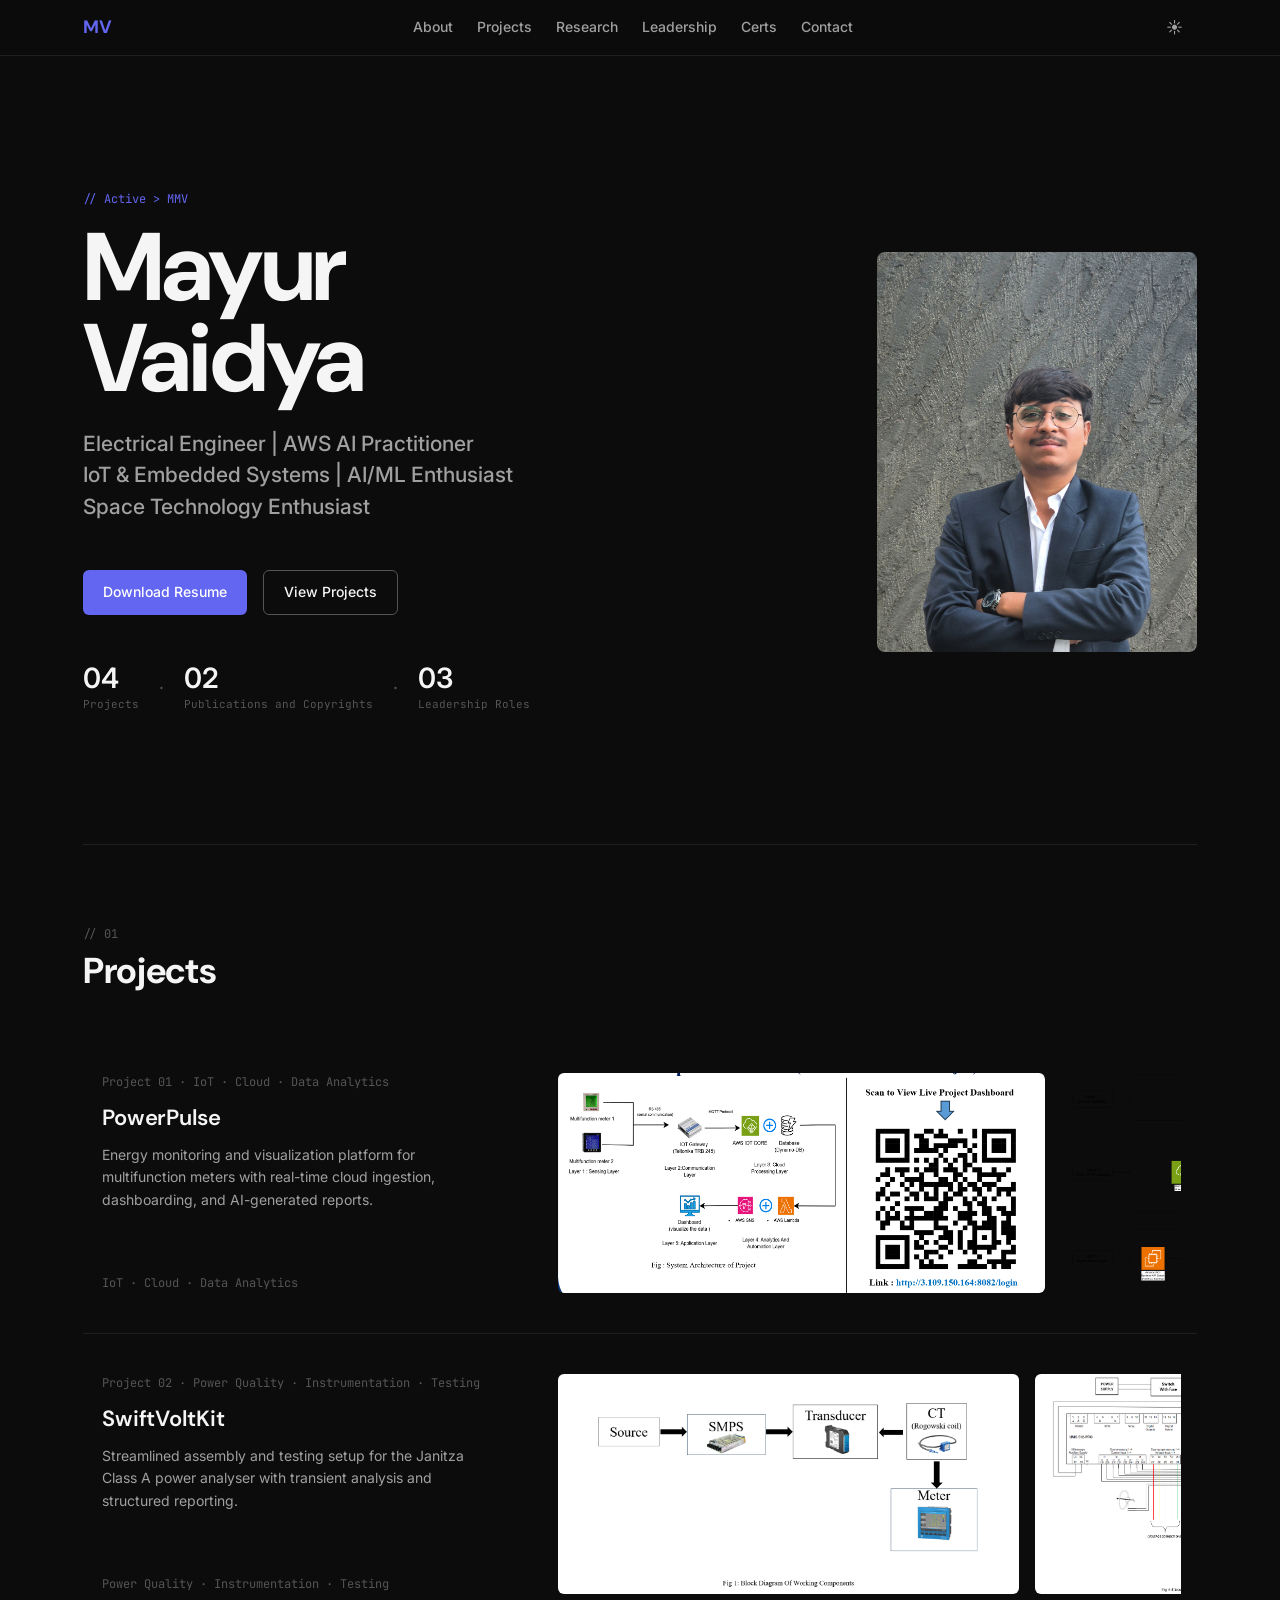
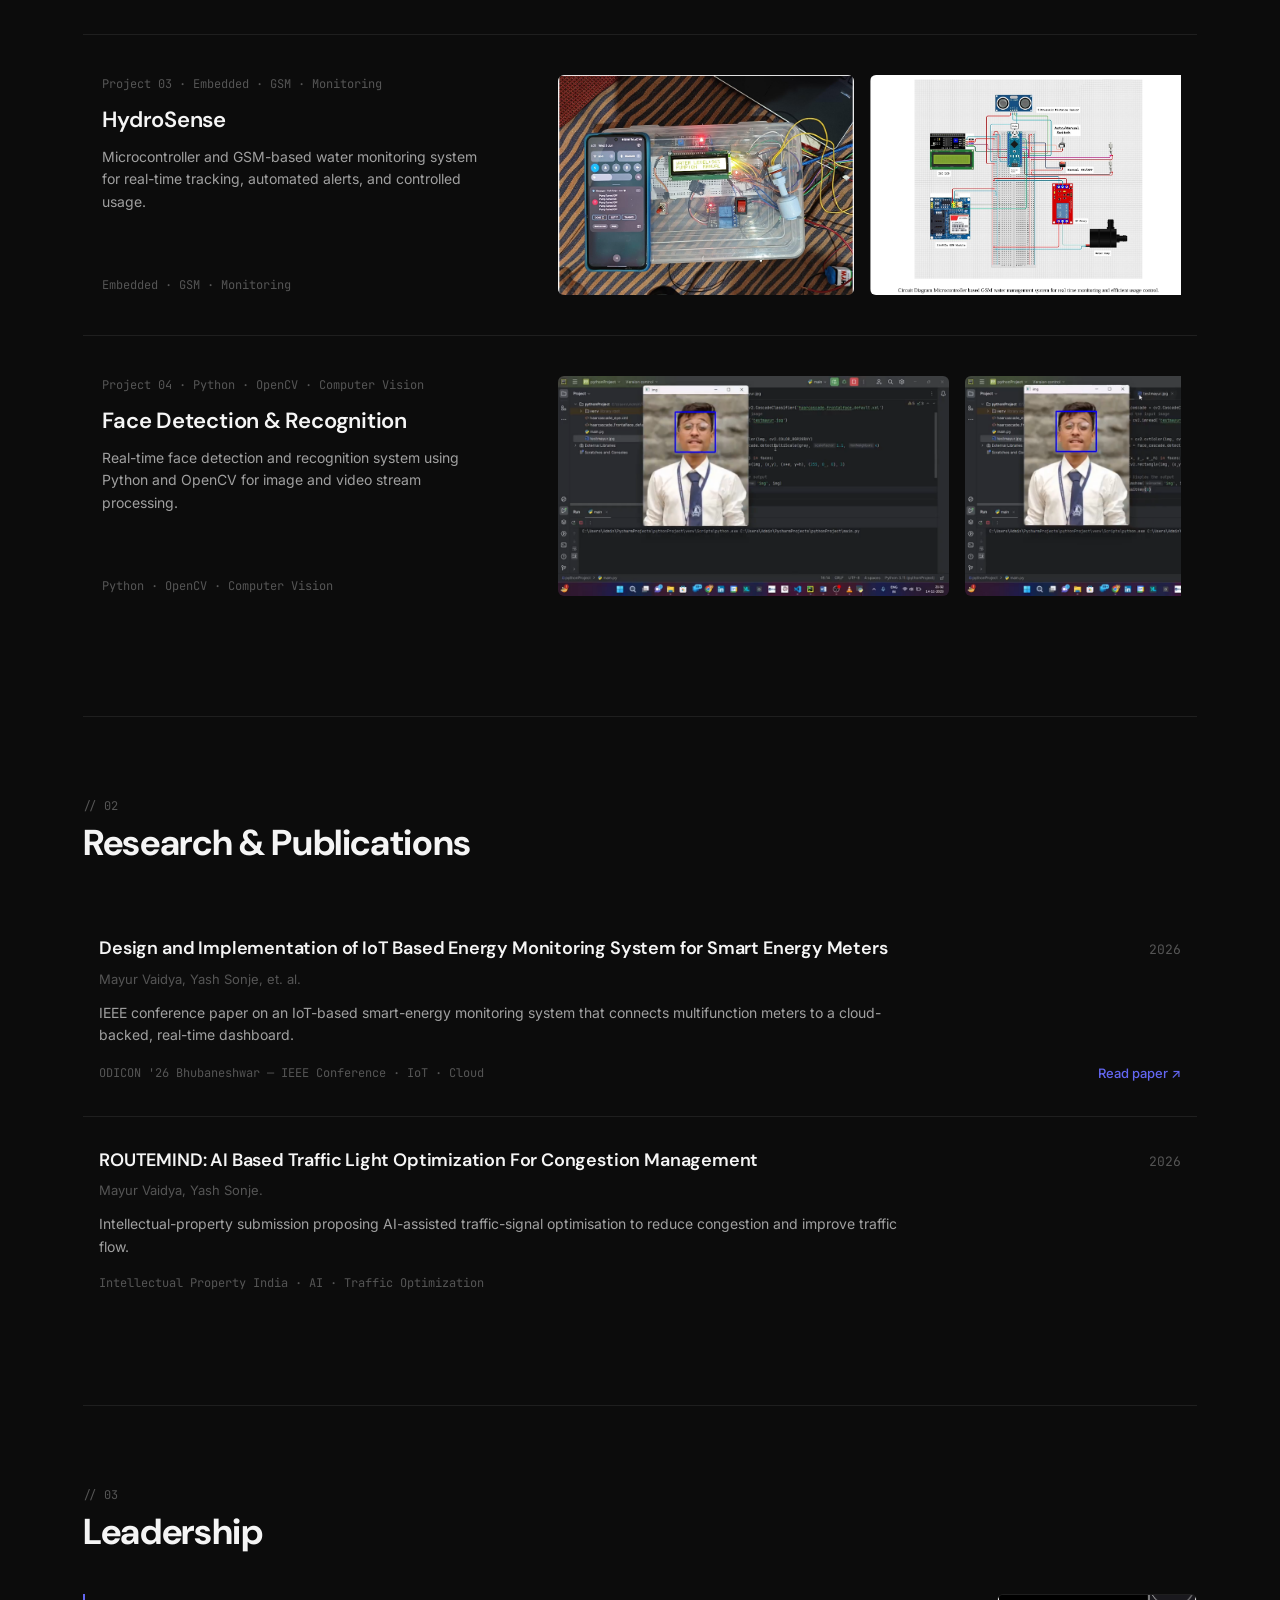
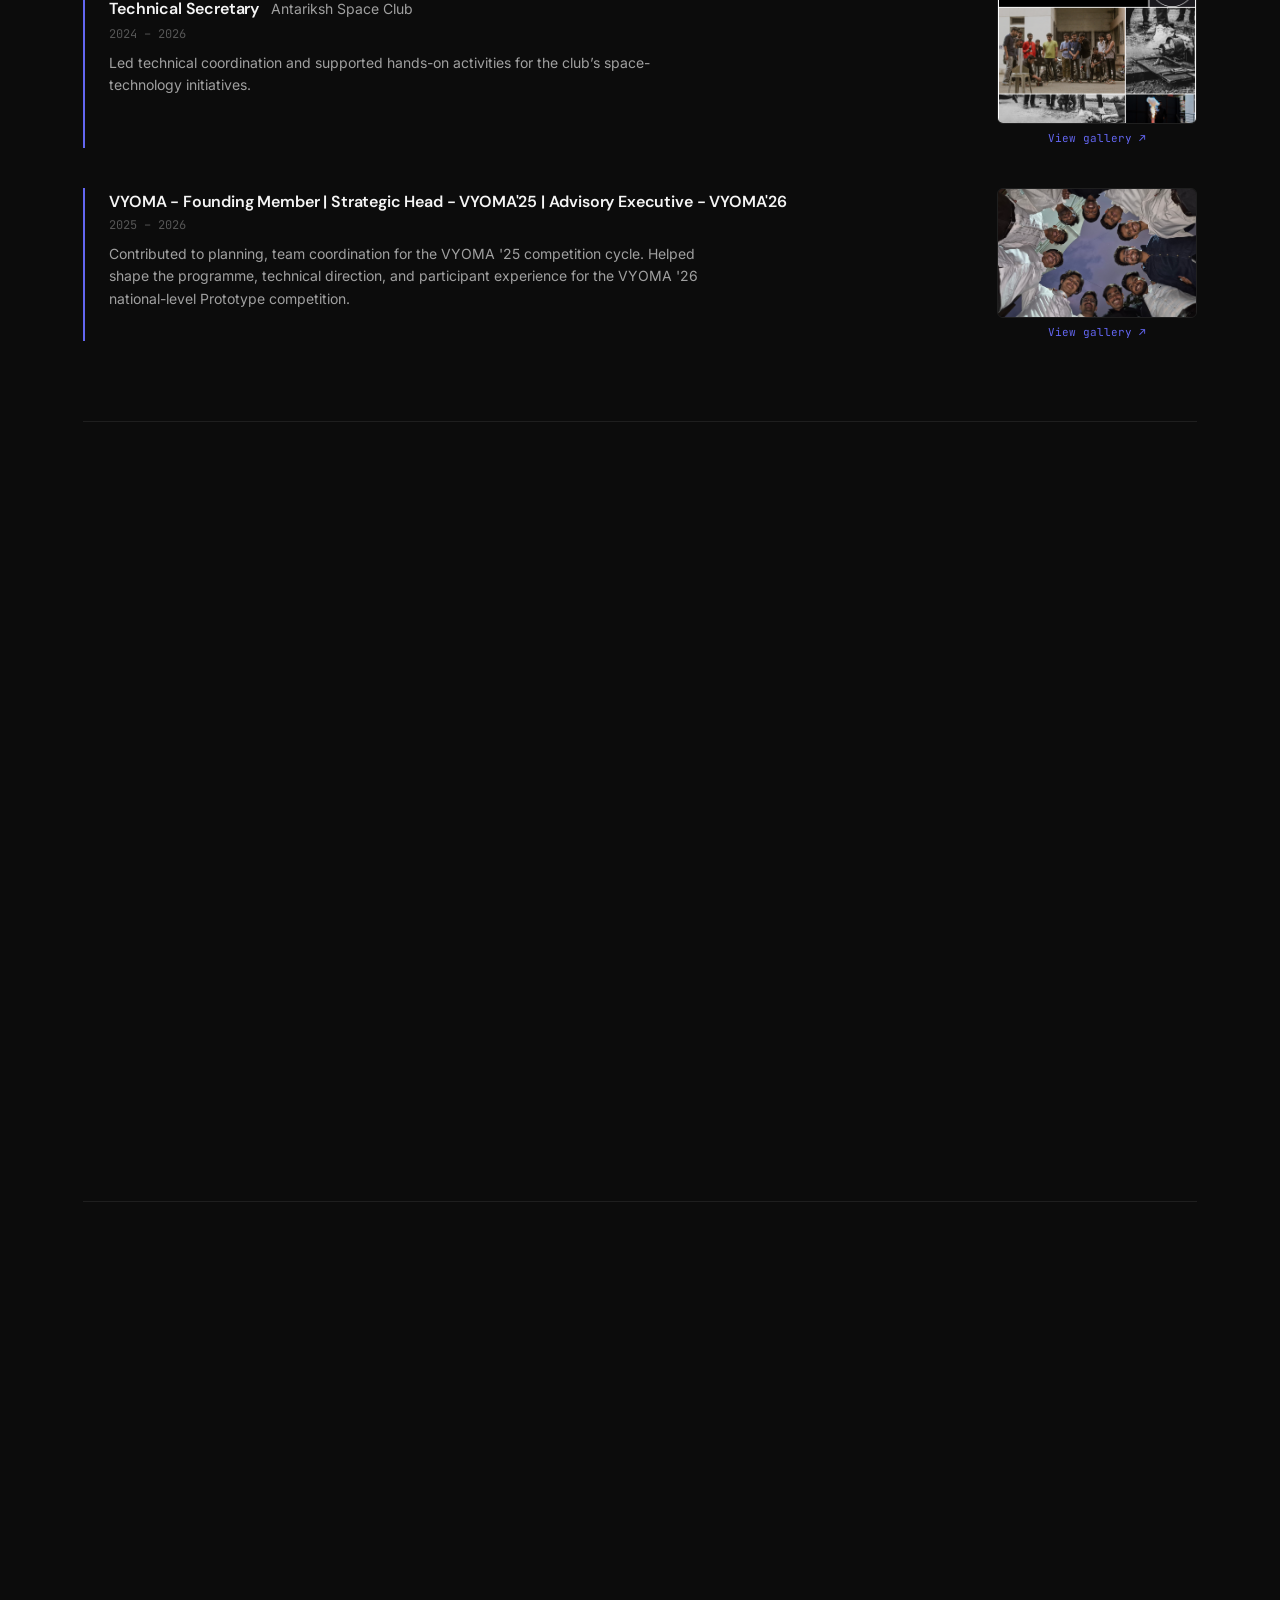
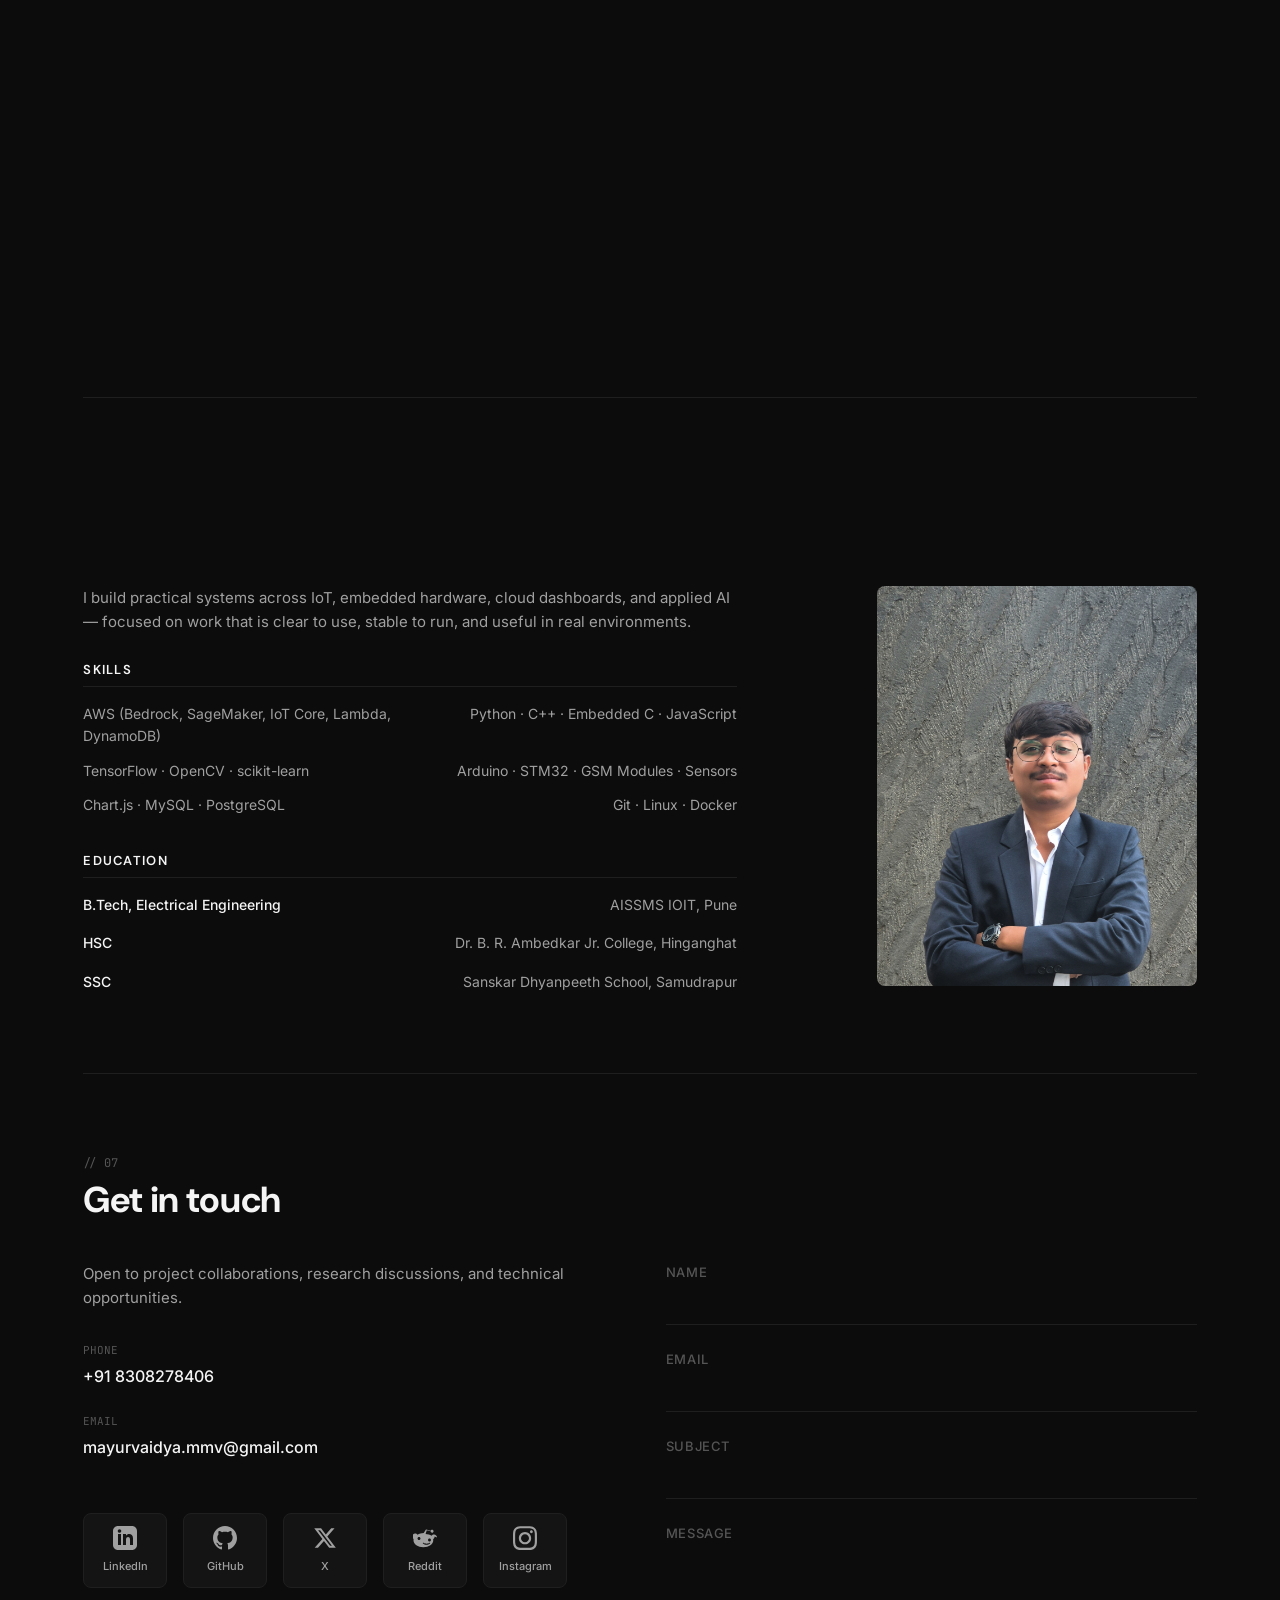
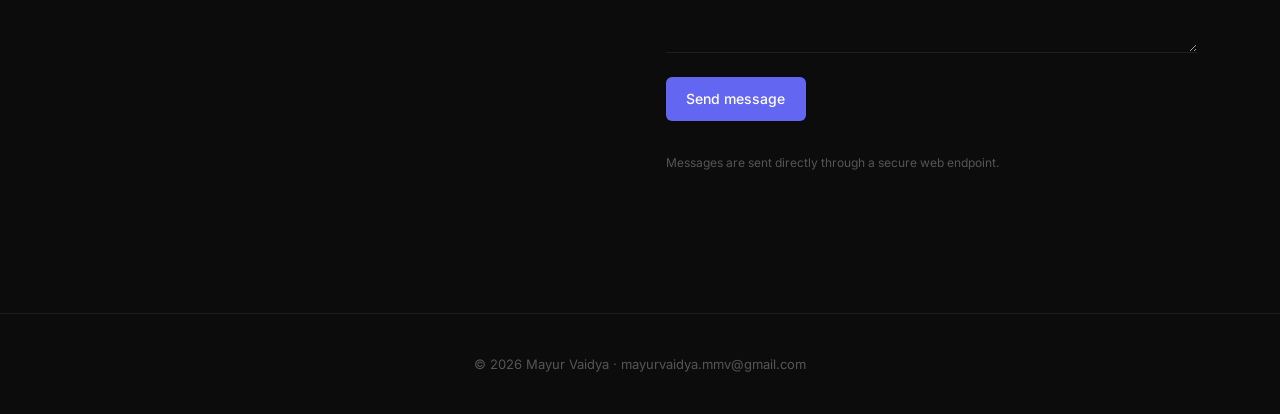
==== commit e60dbe02: "Improve responsive portfolio layout" ====
--- a/index.html
+++ b/index.html
@@ -110,6 +110,7 @@
               <img class="lightbox-trigger" src="Projects/PowerPulse_DESIGN_AND_DEVELOPMENT_OF_ENERGY_MONITORING_AND_VISUALIZATION_PLATFORM_FOR_MULTIFUNCTION_METERS/Cloud Architecture.png" alt="PowerPulse cloud architecture" tabindex="0" role="button">
               <img class="lightbox-trigger" src="Projects/PowerPulse_DESIGN_AND_DEVELOPMENT_OF_ENERGY_MONITORING_AND_VISUALIZATION_PLATFORM_FOR_MULTIFUNCTION_METERS/1_AI Summary 2026-05-07 173355.png" alt="PowerPulse AI summary" tabindex="0" role="button">
               <img class="lightbox-trigger" src="Projects/PowerPulse_DESIGN_AND_DEVELOPMENT_OF_ENERGY_MONITORING_AND_VISUALIZATION_PLATFORM_FOR_MULTIFUNCTION_METERS/generated report_1_ 2026-05-06 155954.png" alt="PowerPulse generated report preview" tabindex="0" role="button">
+              <video class="lightbox-trigger" src="Projects/PowerPulse_DESIGN_AND_DEVELOPMENT_OF_ENERGY_MONITORING_AND_VISUALIZATION_PLATFORM_FOR_MULTIFUNCTION_METERS/demo.mp4" alt="Demo video preview" tabindex="0" role="button" muted playsinline></video>
             </div>
           </div>
         </article>
--- a/styles.css
+++ b/styles.css
@@ -23,7 +23,7 @@
 
   --nav-bg: rgba(12, 12, 12, 0.9);
   --section-pad: 80px 0;
-  --content-width: 1100px;
+  --content-width: min(1600px, 92vw);
 }
 
 /* --- Light Mode Colors Override --- */
@@ -125,9 +125,10 @@
    2. REUSABLE UTILITIES
    ========================================================================== */
 .main-content {
+  width: 100%;
   max-width: var(--content-width);
   margin: 0 auto;
-  padding: 0 32px;
+  padding: 0 clamp(20px, 3vw, 32px);
 }
 
 @media (max-width: 767px) {
@@ -154,7 +155,7 @@
 }
 
 .section-title {
-  font-size: 36px;
+  font-size: clamp(24px, 5vw, 36px);
   font-weight: 700;
   color: var(--text-1);
   margin-bottom: 40px;
@@ -239,7 +240,7 @@
   display: flex;
   align-items: center;
   justify-content: space-between;
-  padding: 0 32px;
+  padding: 0 clamp(20px, 3vw, 32px);
 }
 
 @media (max-width: 767px) {
@@ -385,7 +386,7 @@
    ========================================================================== */
 .hero {
   display: grid;
-  grid-template-columns: 1fr 400px;
+  grid-template-columns: minmax(0, 1fr) minmax(280px, 400px);
   gap: 60px;
   align-items: center;
   padding: 120px 0 60px;
@@ -502,6 +503,9 @@
 
 /* Mobile responsive details */
 @media (max-width: 767px) {
+  .hero {
+    padding: 80px 0 40px;
+  }
   .hero-stats {
     display: grid;
     grid-template-columns: 1fr 1fr;
@@ -527,7 +531,7 @@
 
 .project-row {
   display: grid;
-  grid-template-columns: 4fr 6fr;
+  grid-template-columns: minmax(280px, 4fr) minmax(0, 6fr);
   gap: 40px;
   align-items: stretch;
   padding: 40px 16px;
@@ -619,7 +623,7 @@
   gap: 16px;
   overflow-x: auto;
   width: 100%;
-  height: 220px;
+  height: clamp(180px, 18vw, 220px);
   scrollbar-width: none; /* Hide scrollbar for clean strip look */
   -webkit-overflow-scrolling: touch;
 }
@@ -628,8 +632,9 @@
   display: none;
 }
 
-.project-image-strip img {
-  height: 220px;
+.project-image-strip img,
+.project-image-strip video {
+  height: clamp(180px, 18vw, 220px);
   width: auto;
   object-fit: cover;
   border-radius: 6px;
@@ -660,8 +665,22 @@
   .project-image-strip {
     height: 180px;
   }
-  .project-image-strip img {
+  .project-image-strip img,
+  .project-image-strip video {
     height: 180px;
+  }
+}
+
+@media (max-width: 767px) {
+  .project-image-strip {
+    height: 140px;
+  }
+  .project-image-strip img,
+  .project-image-strip video {
+    height: 140px;
+  }
+  .project-name {
+    font-size: 18px;
   }
 }
 
@@ -733,6 +752,20 @@
 
 .pub-link:hover {
   text-decoration: underline;
+}
+
+@media (max-width: 767px) {
+  .pub-header {
+    flex-direction: column;
+    gap: 4px;
+    align-items: flex-start;
+  }
+  .pub-title {
+    font-size: 16px;
+  }
+  .pub-desc {
+    max-width: 100%;
+  }
 }
 
 
@@ -811,8 +844,9 @@
 }
 
 .leadership-preview-card img {
-  width: 200px;
-  height: 130px;
+  width: clamp(160px, 16vw, 200px);
+  height: auto;
+  aspect-ratio: 20 / 13;
   object-fit: cover;
   border-radius: 6px;
   border: 1px solid var(--border);
@@ -972,6 +1006,7 @@
    8. CERTIFICATIONS & AWARDS
    ========================================================================== */
 .certs-viewer {
+  width: 100%;
   max-width: 820px;
   margin-inline: auto;
 }
@@ -1061,6 +1096,7 @@
 }
 
 .awards-viewer {
+  width: 100%;
   max-width: 820px;
   margin-inline: auto;
 }
@@ -1202,7 +1238,7 @@
    ========================================================================== */
 .about-grid {
   display: grid;
-  grid-template-columns: 1fr 400px;
+  grid-template-columns: minmax(0, 1fr) minmax(280px, 400px);
   gap: 60px;
   align-items: start;
 }
@@ -1246,6 +1282,12 @@
   position: relative;
 }
 
+@media (min-width: 768px) {
+  .about-skills-list li:nth-child(even) {
+    text-align: right;
+  }
+}
+
 .education-timeline {
   display: flex;
   flex-direction: column;
@@ -1316,7 +1358,7 @@
 .contact-grid {
   display: grid;
   grid-template-columns: 1fr 1fr;
-  gap: 60px;
+  gap: clamp(32px, 4vw, 60px);
   align-items: start;
 }
 
@@ -1355,6 +1397,7 @@
   font-size: 16px;
   font-weight: 500;
   color: var(--text-1);
+  word-break: break-all;
 }
 
 .contact-value:hover {
@@ -1581,7 +1624,8 @@
   width: 100%;
 }
 
-.lightbox-media-container img {
+.lightbox-media-container img,
+.lightbox-media-container video {
   max-width: 100%;
   max-height: 70vh;
   object-fit: contain;
@@ -1598,7 +1642,15 @@
 
 @media (max-width: 767px) {
   .lightbox-arrow {
-    display: none; /* Hide arrows on small screens, rely on swipe / indicator tap */
+    display: none;
+  }
+  .lightbox-content-wrapper {
+    max-width: 96%;
+    max-height: 88%;
+  }
+  .lightbox-media-container img,
+  .lightbox-media-container video {
+    max-height: 60vh;
   }
 }
 
@@ -1789,3 +1841,20 @@
     gap: 40px;
   }
 }
+
+@media (max-width: 767px) {
+  .detail-gallery-grid {
+    grid-template-columns: 1fr;
+    gap: 12px;
+  }
+  .detail-gallery-grid img,
+  .detail-gallery-grid video {
+    border-radius: 4px;
+  }
+  .detail-panel {
+    padding: 20px 16px;
+  }
+  .detail-title {
+    font-size: clamp(22px, 6vw, 36px);
+  }
+}
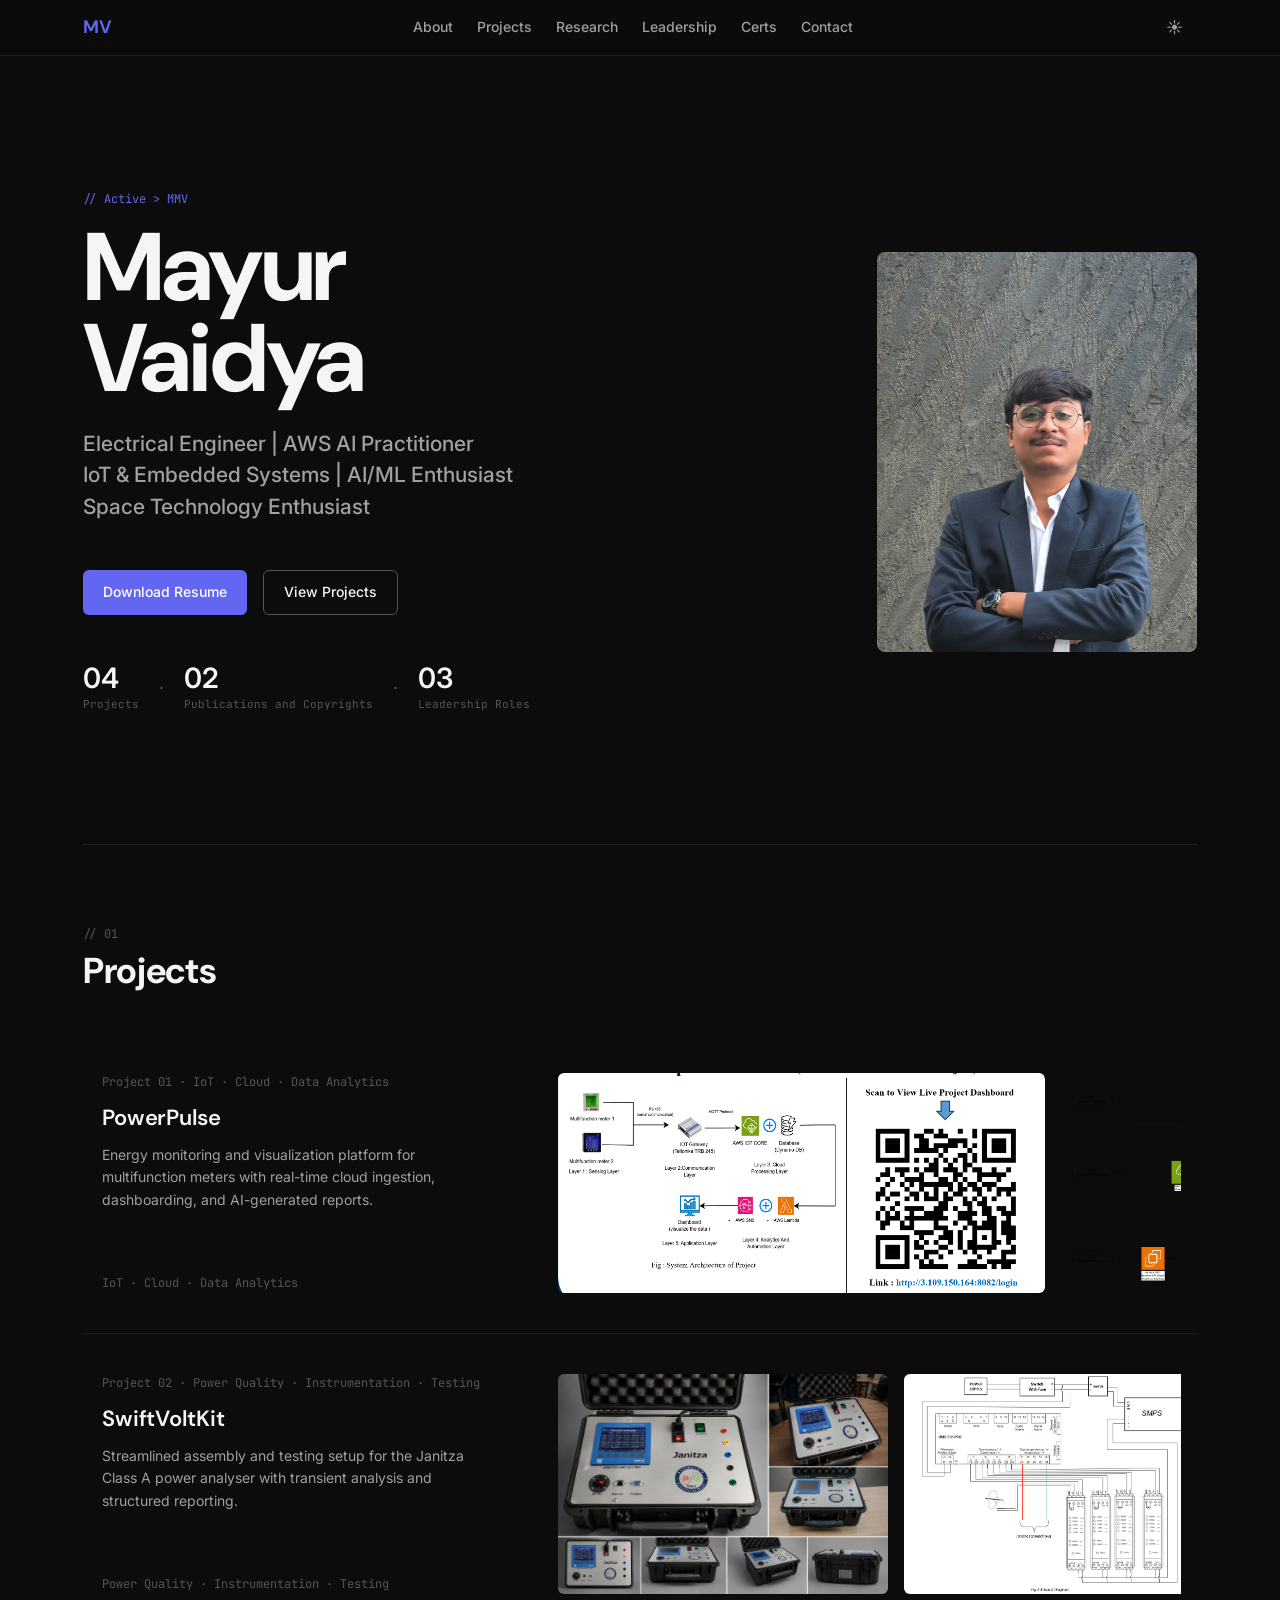
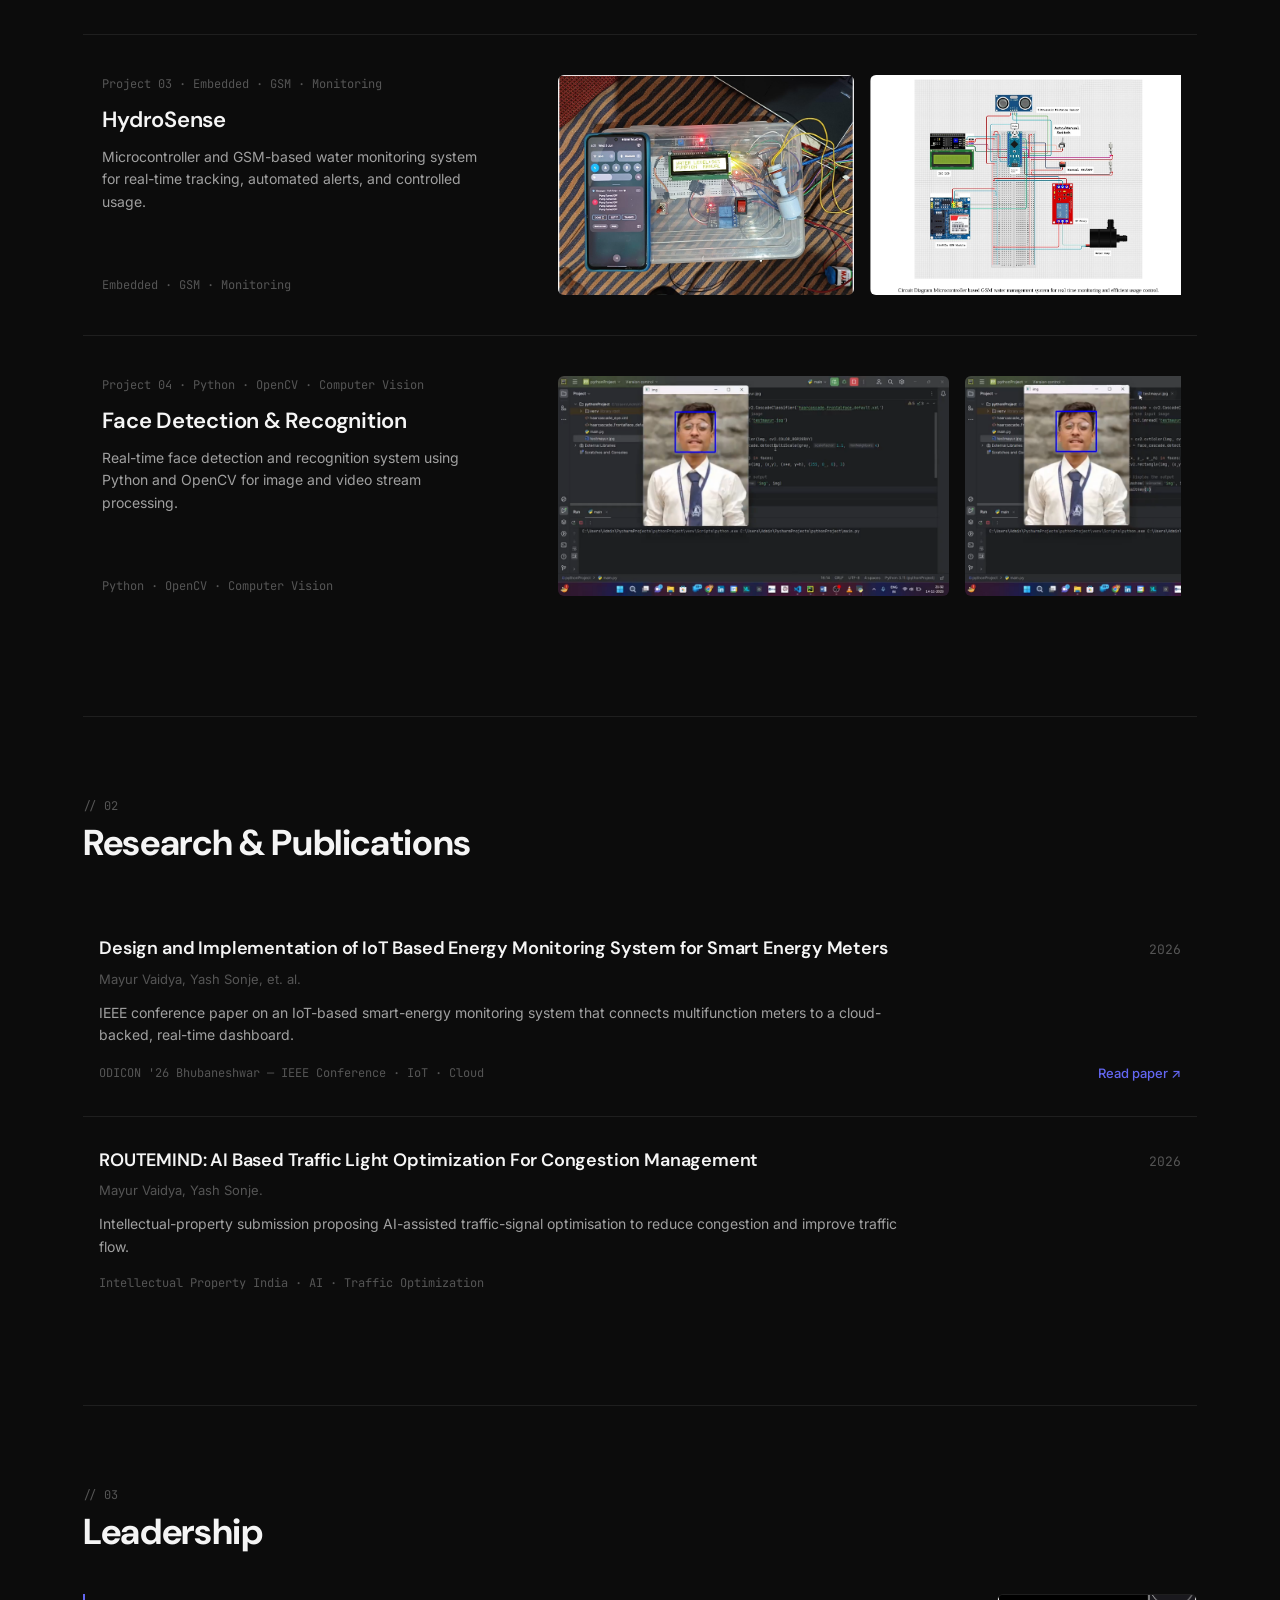
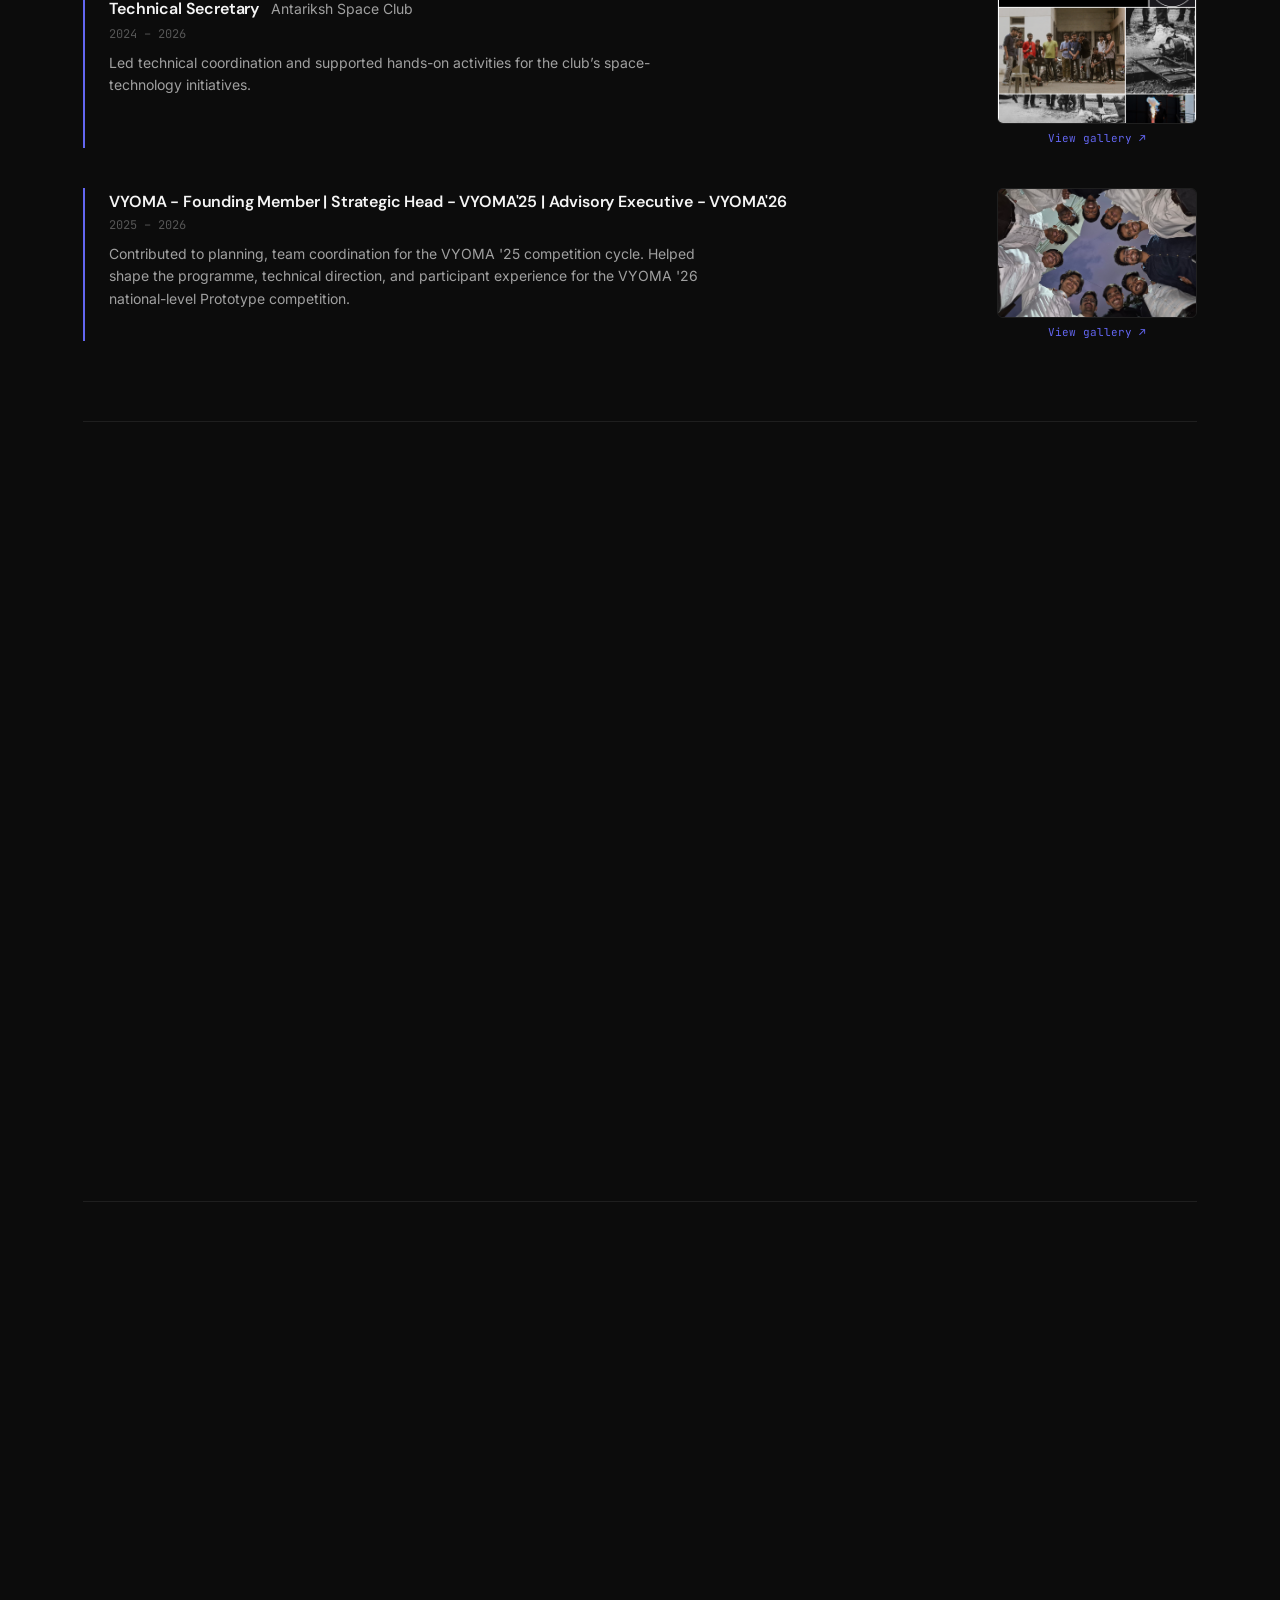
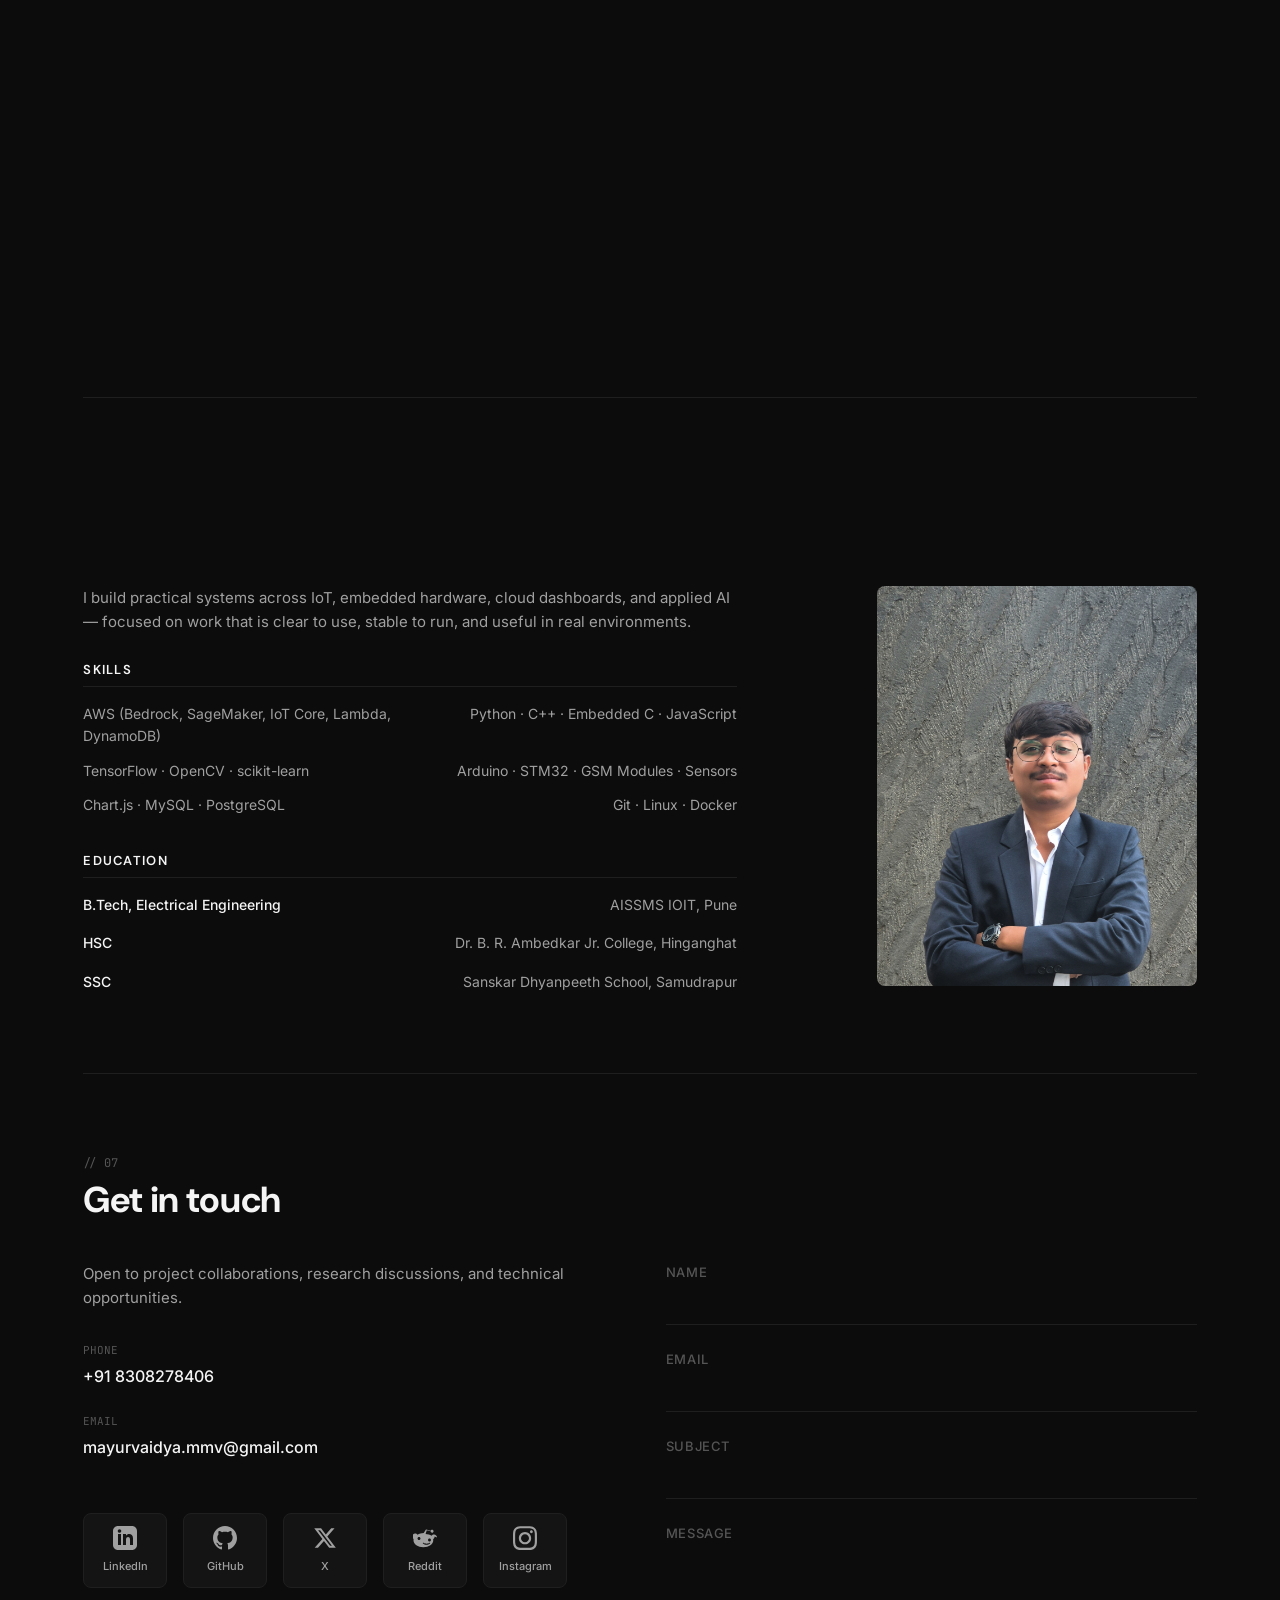
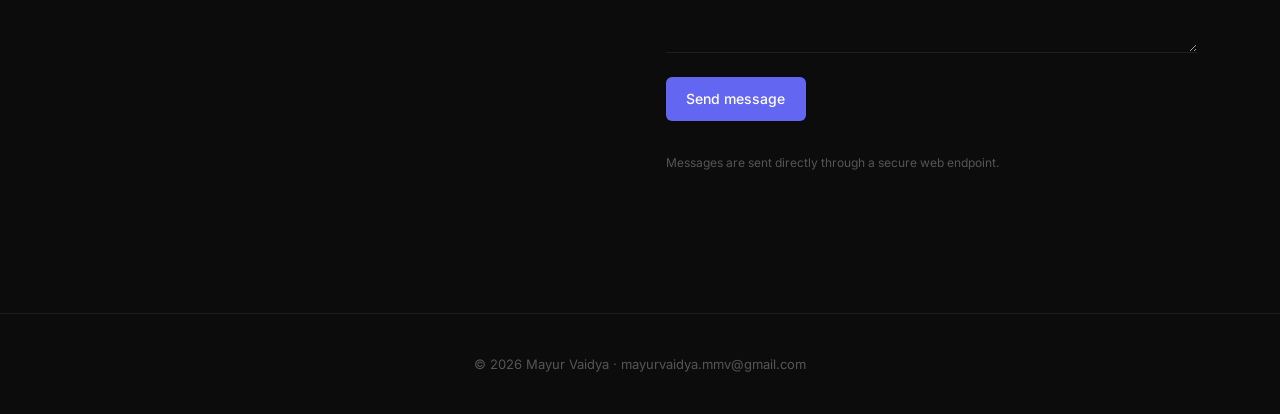
==== commit eb6c540d: "Added new SwiftVoltKit Images" ====
--- a/index.html
+++ b/index.html
@@ -129,8 +129,10 @@
           </div>
           <div class="project-row-right">
             <div class="project-image-strip">
+              <img class="lightbox-trigger" src="Projects/Project_SwiftVoltKit_Streamlined_Assembly_and_Testing_of_Janitza_Class_A_Analyser/collage.png" alt="SwiftVoltKit Collage " tabindex="0" role="button">              
+              <img class="lightbox-trigger" src="Projects/Project_SwiftVoltKit_Streamlined_Assembly_and_Testing_of_Janitza_Class_A_Analyser/Screenshot 2026-07-17 185354.png" alt="SwiftVoltKit system screen" tabindex="0" role="button">
+              <img class="lightbox-trigger" src="Projects/Project_SwiftVoltKit_Streamlined_Assembly_and_Testing_of_Janitza_Class_A_Analyser/kit2.jpeg" alt="SwiftVoltKit system screen" tabindex="0" role="button">
               <img class="lightbox-trigger" src="Projects/Project_SwiftVoltKit_Streamlined_Assembly_and_Testing_of_Janitza_Class_A_Analyser/Block Diagram SwiftVoltKit.png" alt="SwiftVoltKit block diagram" tabindex="0" role="button">
-              <img class="lightbox-trigger" src="Projects/Project_SwiftVoltKit_Streamlined_Assembly_and_Testing_of_Janitza_Class_A_Analyser/Screenshot 2026-07-17 185354.png" alt="SwiftVoltKit system screen" tabindex="0" role="button">
             </div>
           </div>
         </article>
